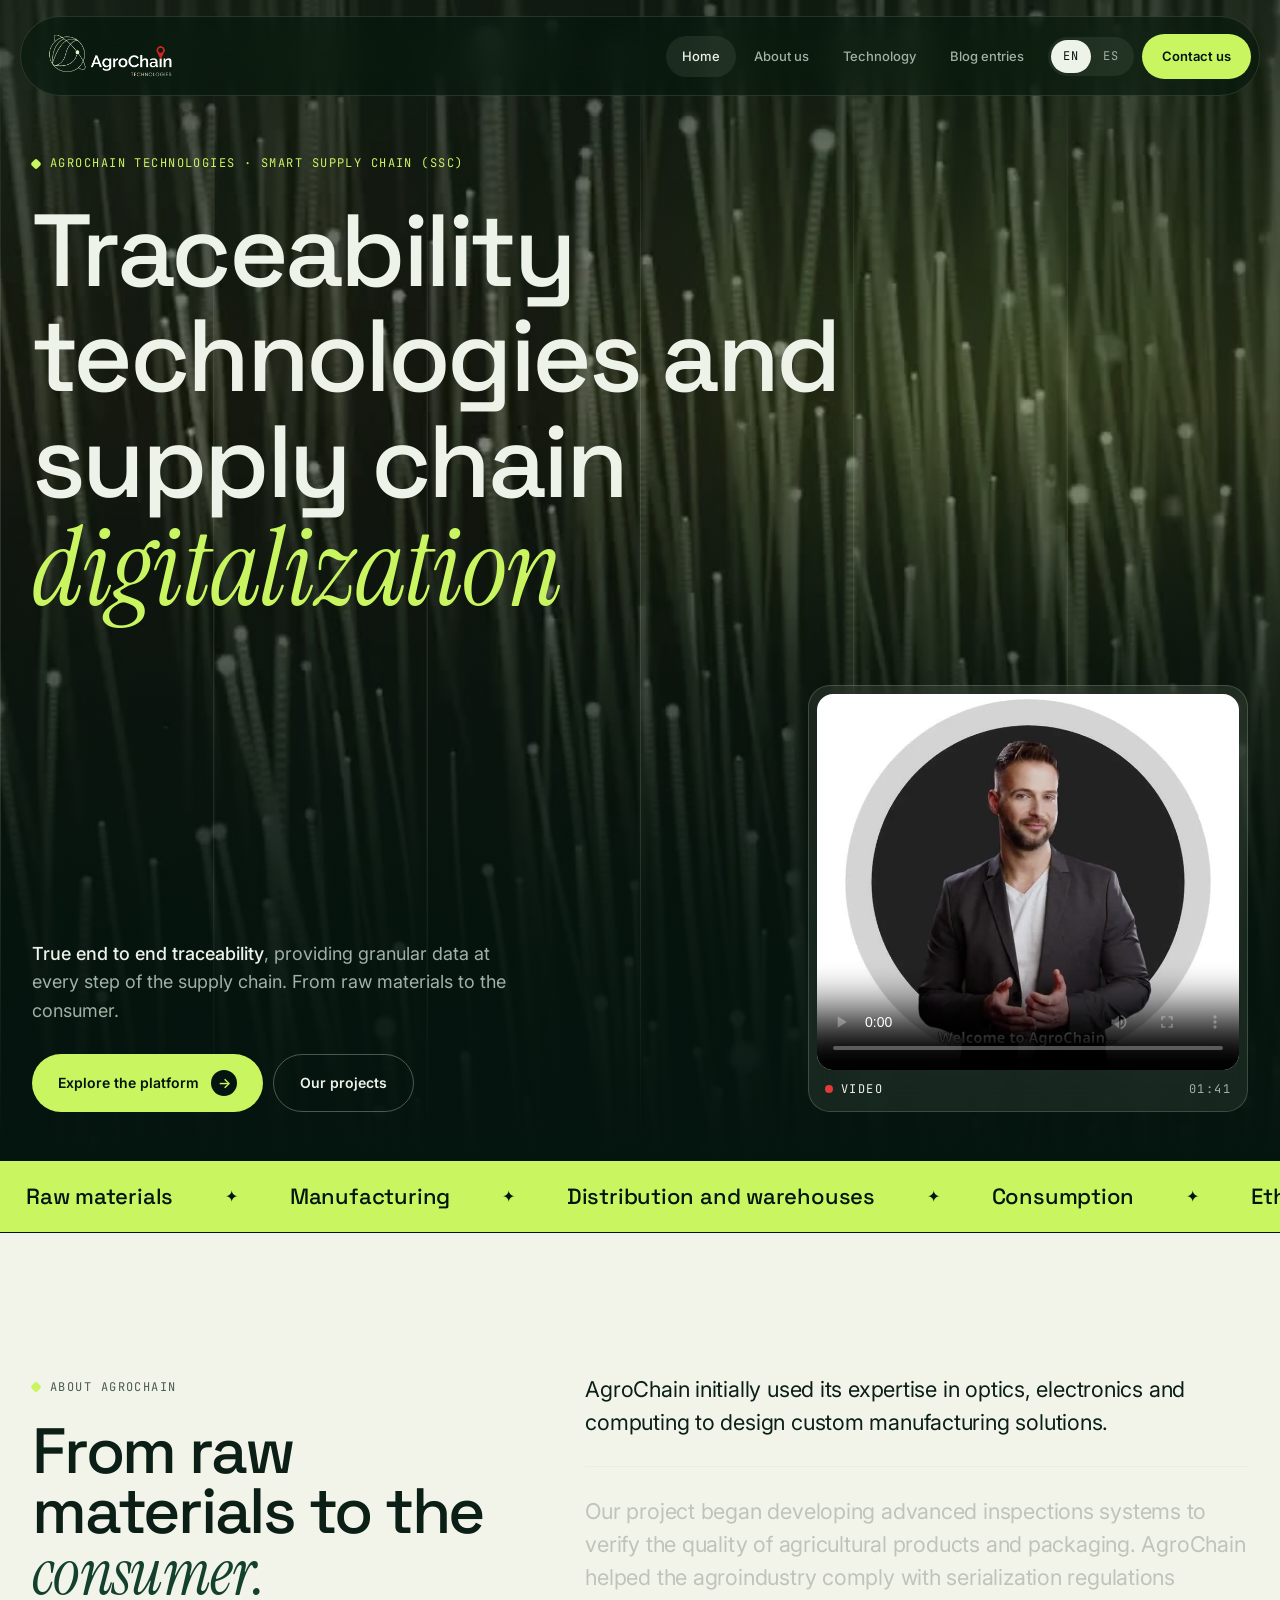
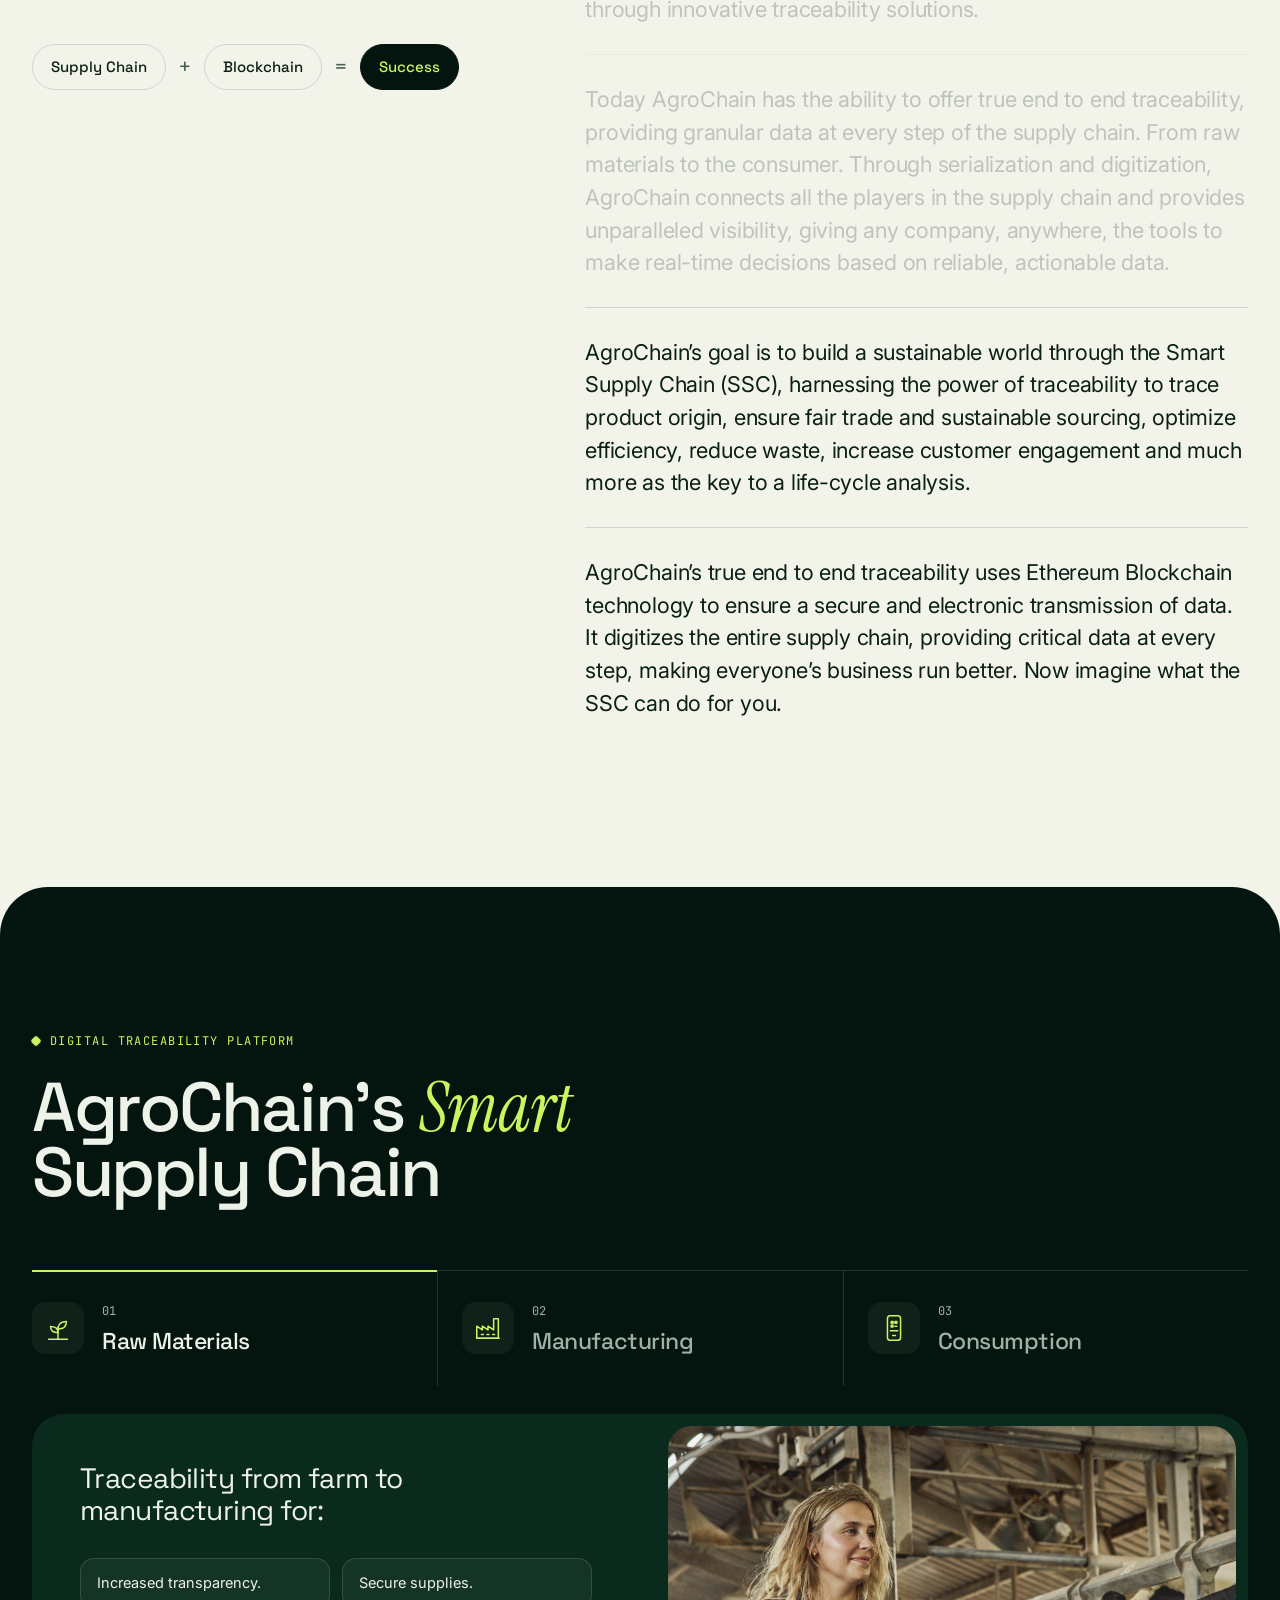
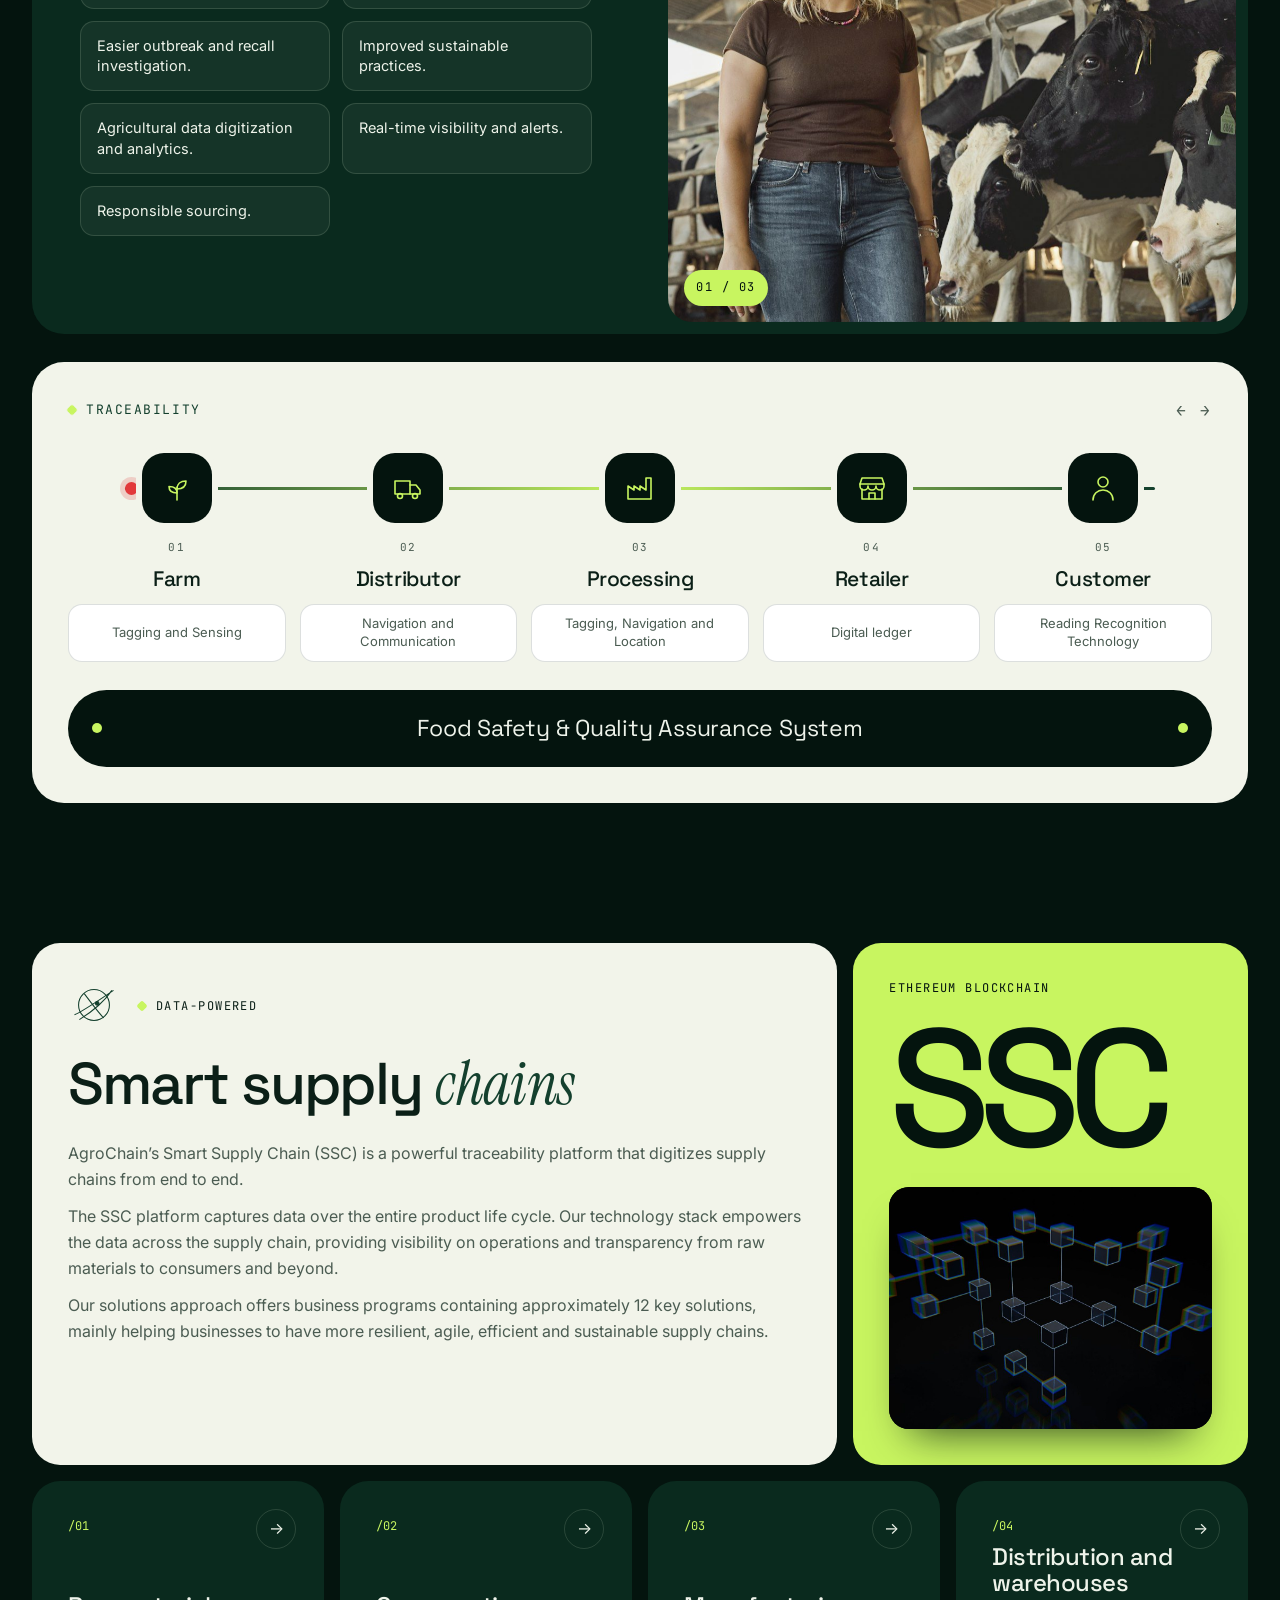
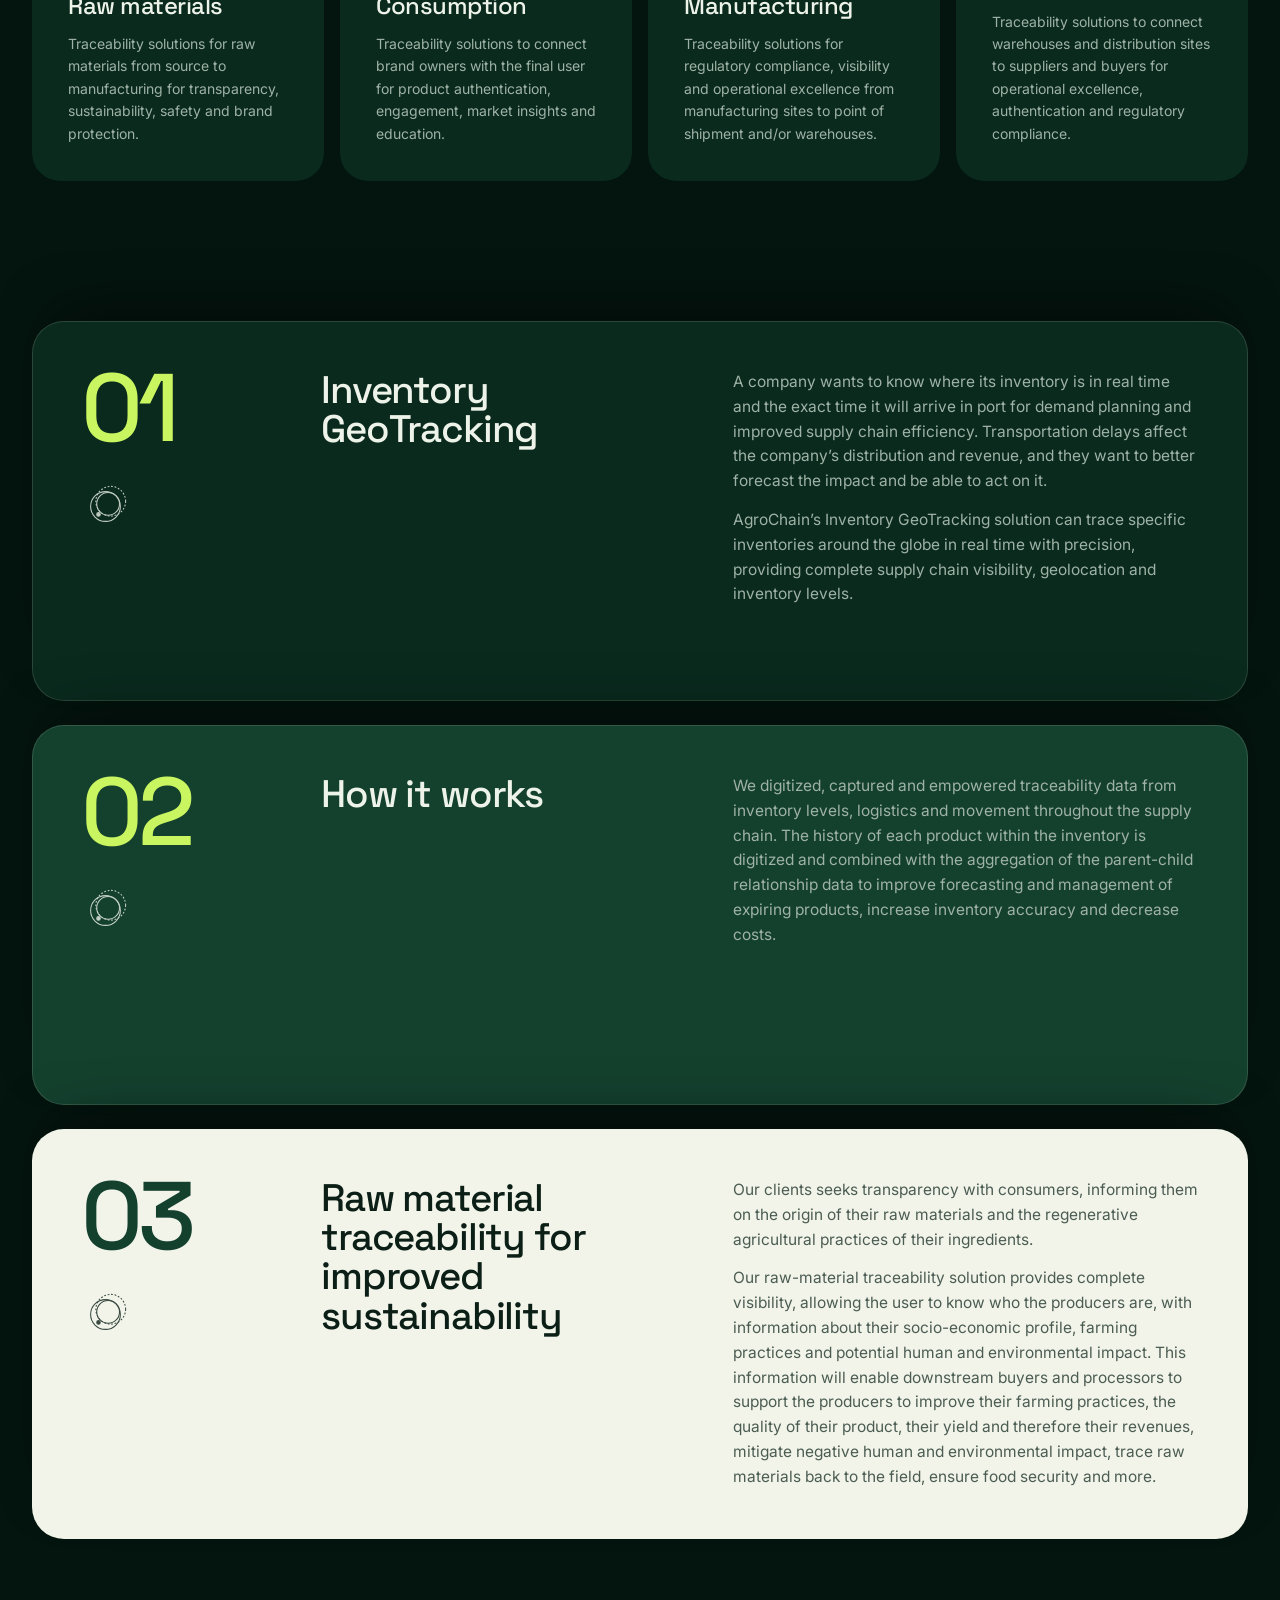
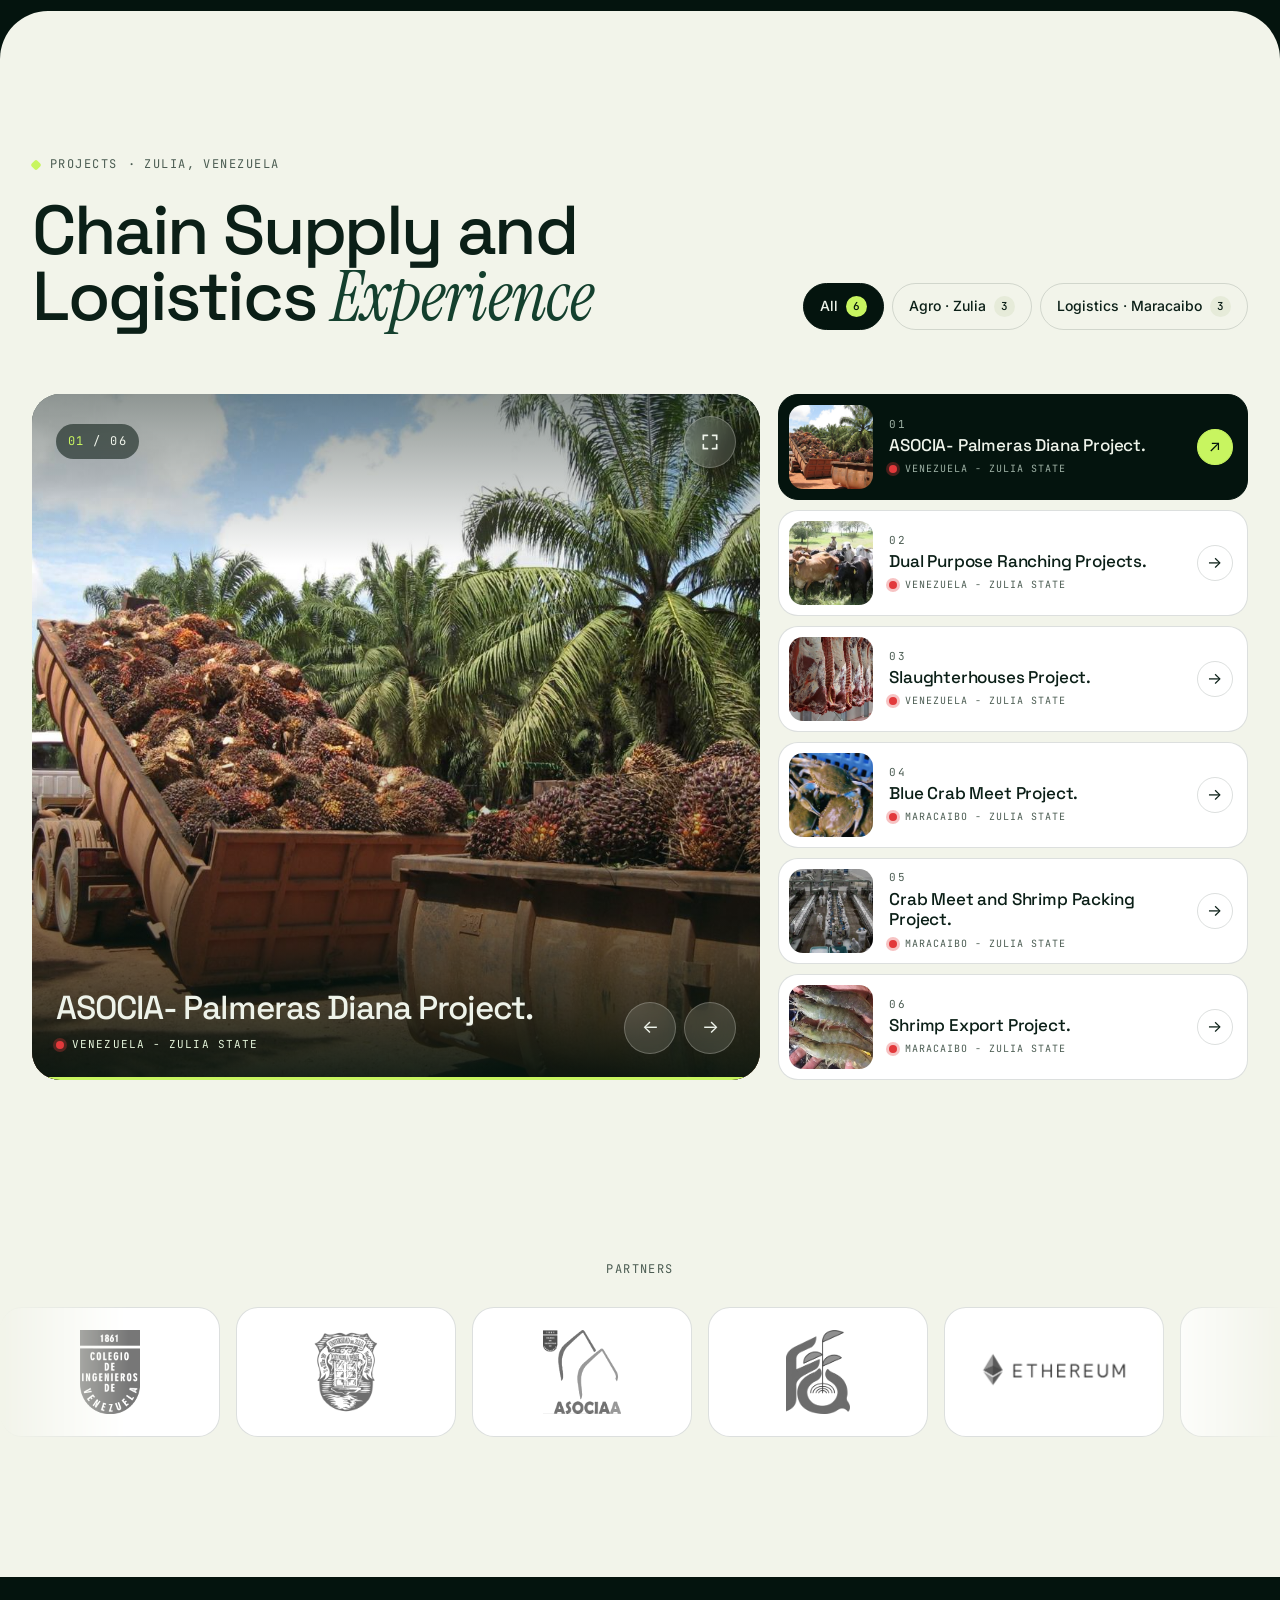
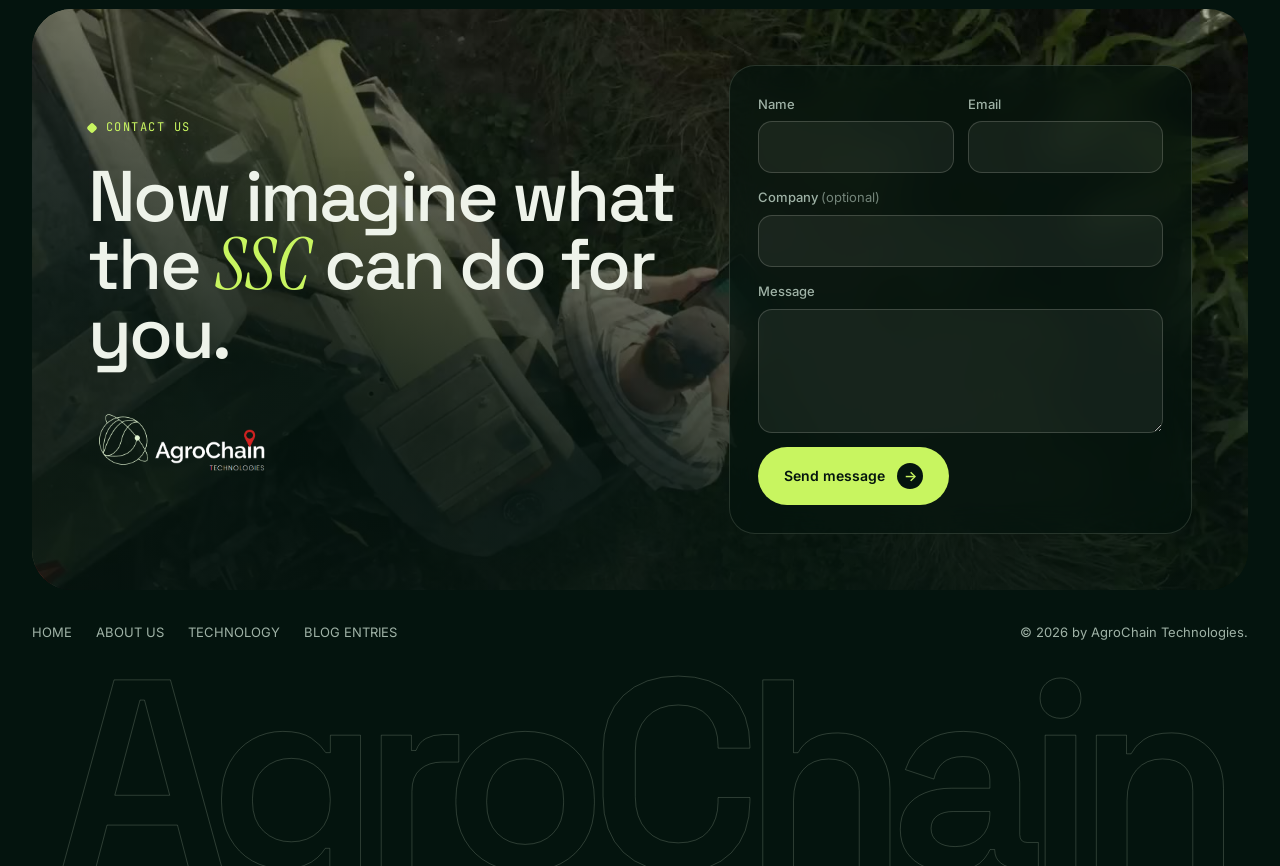
==== index.html @ 25f3706e "Contact form: fallback button on all pages" ====
<!doctype html>
<html lang="en">
<head>
<meta charset="utf-8">
<meta name="viewport" content="width=device-width,initial-scale=1">
<title>AgroChain Technologies | Traceability & Supply Chain Digitalization</title>
<meta name="description" content="AgroChain Technologies: end-to-end traceability and supply chain digitalization with Blockchain — the Smart Supply Chain (SSC) platform.">
<link rel="canonical" href="https://www.agrochaintech.com/">
<meta property="og:title" content="AgroChain Technologies | Traceability & Supply Chain Digitalization">
<meta property="og:description" content="AgroChain Technologies: end-to-end traceability and supply chain digitalization with Blockchain — the Smart Supply Chain (SSC) platform.">
<meta property="og:image" content="https://www.agrochaintech.com/img/video-poster.jpg">
<meta property="og:url" content="https://www.agrochaintech.com/">
<meta name="theme-color" content="#04140e">
<link rel="icon" href="/img/favicon.png">
<link rel="preconnect" href="https://fonts.googleapis.com"><link rel="preconnect" href="https://fonts.gstatic.com" crossorigin>
<link href="https://fonts.googleapis.com/css2?family=Space+Grotesk:wght@400;500;600&family=Inter:wght@400;500;600&family=Instrument+Serif:ital@1&family=JetBrains+Mono:wght@400&display=swap" rel="stylesheet">
<link rel="stylesheet" href="/assets/v3.css?v=5">
<script>(function(){var l;try{l=new URLSearchParams(location.search).get('lang')||sessionStorage.getItem('agro-lang')}catch(e){}if(!l)l='en';document.documentElement.lang=l==='es'?'es':'en';window.__T={en:"AgroChain Technologies | Traceability & Supply Chain Digitalization",es:"AgroChain Technologies | Trazabilidad y Digitalización de la Cadena de Suministro"};if(l==='es')document.title=__T.es})();</script>
<script type="application/ld+json">{"@context": "https://schema.org", "@type": "Organization", "name": "AgroChain Technologies", "url": "https://www.agrochaintech.com/", "logo": "https://www.agrochaintech.com/img/logo-agrochain.png", "description": "AgroChain Technologies: end-to-end traceability and supply chain digitalization with Blockchain — the Smart Supply Chain (SSC) platform."}</script>
</head>
<body>

<header class="nav">
  <a class="logo" href="/" aria-label="AgroChain Technologies"><img src="/img/logo-agrochain-light.png" alt="AgroChain Technologies" width="571" height="240"></a>
  <nav class="links" aria-label="Main">
    <a href="/" aria-current="page"><span class="en" lang="en">Home</span><span class="es" lang="es">Principal</span></a>
    <a href="/company"><span class="en" lang="en">About us</span><span class="es" lang="es">Empresa</span></a>
    <a href="/technology"><span class="en" lang="en">Technology</span><span class="es" lang="es">Tecnología</span></a>
    <a href="/news"><span class="en" lang="en">Blog entries</span><span class="es" lang="es">Noticias</span></a>
  </nav>
  <div class="langs" role="group" aria-label="Language"><button type="button" data-lang="en" aria-label="English">EN</button><button type="button" data-lang="es" aria-label="Español">ES</button></div>
  <a class="cta" href="#contact"><span class="en" lang="en">Contact us</span><span class="es" lang="es">Contáctenos</span></a>
  <button class="burger" type="button" aria-label="Menu" aria-expanded="false"><span></span></button>
</header>

<main>

<!-- 1 · HERO -->
<section class="hero">
  <video class="bgv" src="/video/fibra-loop.mp4" poster="/img/fibra-poster.jpg" autoplay muted loop playsinline aria-hidden="true"></video>
  <div class="grid-lines" aria-hidden="true"></div>
  <div class="wrap">
    <p class="kicker mono tag">AgroChain Technologies · Smart Supply Chain (SSC)</p>
    <h1 class="display">
      <span class="en" lang="en"><span data-split>Traceability technologies and supply chain</span> <span class="serif" data-split>digitalization</span></span>
      <span class="es" lang="es"><span data-split>Tecnologías de trazabilidad y</span> <span class="serif" data-split>digitalización</span> <span data-split>de la cadena de suministro</span></span>
    </h1>
    <div class="row">
      <div class="rv">
        <p class="lead"><span class="en" lang="en"><b>True end to end traceability</b>, providing granular data at every step of the supply chain. From raw materials to the consumer.</span><span class="es" lang="es"><b>Una verdadera trazabilidad de extremo a extremo</b>, proporcionando datos granulares en cada paso de la cadena de suministro. De la materia prima al consumidor.</span></p>
        <div class="btns">
          <a class="btn btn-lime" href="#platform"><span class="en" lang="en">Explore the platform</span><span class="es" lang="es">Conozca la plataforma</span><span class="arr" aria-hidden="true">→</span></a>
          <a class="btn btn-line" href="#projects"><span class="en" lang="en">Our projects</span><span class="es" lang="es">Proyectos</span></a>
        </div>
      </div>
      <div class="player rv d2">
        <video controls playsinline preload="metadata" poster="/img/video-poster.jpg" width="667" height="376">
          <source src="/video/agrochain-presentacion.mp4" type="video/mp4">
        </video>
        <div class="lbl mono"><span class="live"><i></i>Video</span><span>01:41</span></div>
      </div>
    </div>
  </div>
</section>

<div class="ticker" aria-hidden="true"><div class="track">
  <span class="en" lang="en">Raw materials</span><span class="es" lang="es">Materias primas</span><span class="en" lang="en">Manufacturing</span><span class="es" lang="es">Fabricación</span><span class="en" lang="en">Distribution and warehouses</span><span class="es" lang="es">Distribución y almacenes</span><span class="en" lang="en">Consumption</span><span class="es" lang="es">Consumo</span><span>Ethereum Blockchain</span><span>Smart Supply Chain (SSC)</span>
  <span class="en" lang="en">Raw materials</span><span class="es" lang="es">Materias primas</span><span class="en" lang="en">Manufacturing</span><span class="es" lang="es">Fabricación</span><span class="en" lang="en">Distribution and warehouses</span><span class="es" lang="es">Distribución y almacenes</span><span class="en" lang="en">Consumption</span><span class="es" lang="es">Consumo</span><span>Ethereum Blockchain</span><span>Smart Supply Chain (SSC)</span>
</div></div>

<!-- 2 · HISTORIA -->
<section class="story sec" id="about">
  <div class="wrap">
    <div class="stick rv">
      <span class="mono tag"><span class="en" lang="en">About AgroChain</span><span class="es" lang="es">Sobre AgroChain</span></span>
      <h2 class="display"><span class="en" lang="en">From raw materials to the <span class="serif">consumer.</span></span><span class="es" lang="es">De la materia prima al <span class="serif">consumidor.</span></span></h2>
      <div class="eq"><b><span class="en" lang="en">Supply Chain</span><span class="es" lang="es">Cadena de Suministro</span></b><i>+</i><b>Blockchain</b><i>=</i><b class="ok"><span class="en" lang="en">Success</span><span class="es" lang="es">Éxito</span></b></div>
    </div>
    <div class="paras">
      <div class="en" lang="en"><p>AgroChain initially used its expertise in optics, electronics and computing to design custom manufacturing solutions.</p><p>Our project began developing advanced inspections systems to verify the quality of agricultural products and packaging. AgroChain helped the agroindustry comply with serialization regulations through innovative traceability solutions.</p><p>Today AgroChain has the ability to offer true end to end traceability, providing granular data at every step of the supply chain. From raw materials to the consumer. Through serialization and digitization, AgroChain connects all the players in the supply chain and provides unparalleled visibility, giving any company, anywhere, the tools to make real-time decisions based on reliable, actionable data.</p><p>AgroChain’s goal is to build a sustainable world through the Smart Supply Chain (SSC), harnessing the power of traceability to trace product origin, ensure fair trade and sustainable sourcing, optimize efficiency, reduce waste, increase customer engagement and much more as the key to a life-cycle analysis.</p><p>AgroChain’s true end to end traceability uses Ethereum Blockchain technology to ensure a secure and electronic transmission of data. It digitizes the entire supply chain, providing critical data at every step, making everyone’s business run better. Now imagine what the SSC can do for you.</p></div>
      <div class="es" lang="es"><p>AgroChain utilizó inicialmente su experiencia en óptica, electrónica e informática para diseñar soluciones de fabricación personalizadas.</p><p>Nuestro proyecto comenzó desarrollando sistemas de inspección avanzados para verificar la calidad de los productos y empaques agrícolas. AgroChain ayudó a la agroindustria a cumplir con las normas de serialización a través de soluciones innovadoras de trazabilidad.</p><p>Hoy, AgroChain tiene la capacidad de ofrecer una verdadera trazabilidad de extremo a extremo, proporcionando datos granulares en cada paso de la cadena de suministro. De la materia prima al consumidor. A través de la serialización y la digitalización, AgroChain conecta a todos los actores de la cadena de suministro y brinda una visibilidad sin igual, brindando a cualquier empresa, en cualquier lugar, las herramientas para tomar decisiones en tiempo real basadas en datos confiables y procesables.</p><p>El objetivo de AgroChain es construir un mundo sostenible a través de la cadena de suministro inteligente (SSC), aprovechando el poder de la trazabilidad para rastrear el origen del producto, garantizar el comercio justo y el abastecimiento sostenible, optimizar la eficiencia, reducir el desperdicio, aumentar la participación del cliente y mucho más. Como la clave para el análisis del ciclo de vida.</p><p>La trazabilidad real y de extremo a extremo de AgroChain utiliza la tecnología blockchain para garantizar una transmisión de datos segura y electrónica. Digitaliza toda la cadena de suministro, proporcionando datos críticos en cada paso, haciendo que el negocio de todos funcione mejor. Ahora, imagine lo que el SSC puede hacer por usted.</p></div>
    </div>
  </div>
</section>

<!-- 3 · PLATAFORMA (pestañas interactivas) -->
<section class="platform sec" id="platform">
  <div class="wrap">
    <div class="head rv">
      <div>
        <span class="mono tag"><span class="en" lang="en">Digital traceability platform</span><span class="es" lang="es">Plataforma de trazabilidad digital</span></span>
        <h2 class="display" style="margin-top:22px"><span class="en" lang="en">AgroChain’s <span class="serif">Smart</span> Supply Chain</span><span class="es" lang="es">Cadena de Suministro <span class="serif">Inteligente</span> de AgroChain</span></h2>
      </div>
    </div>

    <div class="steps rv" role="tablist" aria-label="Smart Supply Chain">
      <button class="step" role="tab" id="t1" aria-controls="p1"><span class="bar"></span><span class="ic"><svg viewBox="0 0 32 32" fill="none" stroke="currentColor" stroke-width="1.6" stroke-linecap="round" stroke-linejoin="round" aria-hidden="true"><path d="M16 28V15"/><path d="M16 17c0-5 3.5-8 9-8 0 5.5-3.5 8-9 8z"/><path d="M16 21c0-4-3-6.5-8-6.5 0 4.5 3 6.5 8 6.5z"/><path d="M6 28h20"/></svg></span><span><span class="n">01</span><h3><span class="en" lang="en">Raw Materials</span><span class="es" lang="es">Materias primas</span></h3></span></button>
      <button class="step" role="tab" id="t2" aria-controls="p2"><span class="bar"></span><span class="ic"><svg viewBox="0 0 32 32" fill="none" stroke="currentColor" stroke-width="1.6" stroke-linecap="round" stroke-linejoin="round" aria-hidden="true"><path d="M4 27V14l6 4v-4l6 4v-4l6 4V6h5v21z"/><path d="M4 27h24"/><path d="M9 23h2M15 23h2M21 23h2"/></svg></span><span><span class="n">02</span><h3><span class="en" lang="en">Manufacturing</span><span class="es" lang="es">Fabricación</span></h3></span></button>
      <button class="step" role="tab" id="t3" aria-controls="p3"><span class="bar"></span><span class="ic"><svg viewBox="0 0 32 32" fill="none" stroke="currentColor" stroke-width="1.6" stroke-linecap="round" stroke-linejoin="round" aria-hidden="true"><rect x="9" y="3" width="14" height="26" rx="3"/><path d="M13 9h2v2h-2zM17 9h2v2h-2zM13 13h2v2h-2zM17 14h2"/><path d="M12 19h8"/><path d="M14.5 24h3"/></svg></span><span><span class="n">03</span><h3><span class="en" lang="en">Consumption</span><span class="es" lang="es">Consumo</span></h3></span></button>
    </div>

    <div class="panes rv">
      <div class="pane" id="p1" role="tabpanel" aria-labelledby="t1">
        <div class="txt">
          <p class="lead"><span class="en" lang="en">Traceability from farm to manufacturing for:</span><span class="es" lang="es">Trazabilidad desde la granja hasta la fabricación para:</span></p>
          <ul><li><span class="en" lang="en">Increased transparency.</span><span class="es" lang="es">Mayor transparencia</span></li><li><span class="en" lang="en">Secure supplies.</span><span class="es" lang="es">Suministros seguros</span></li><li><span class="en" lang="en">Easier outbreak and recall investigation.</span><span class="es" lang="es">Investigación más fácil de brotes y retiradas</span></li><li><span class="en" lang="en">Improved sustainable practices.</span><span class="es" lang="es">Prácticas sostenibles mejoradas</span></li><li><span class="en" lang="en">Agricultural data digitization and analytics.</span><span class="es" lang="es">Digitalización y análisis de datos agrícolas</span></li><li><span class="en" lang="en">Real-time visibility and alerts.</span><span class="es" lang="es">Visibilidad y alertas en tiempo real</span></li><li><span class="en" lang="en">Responsible sourcing.</span><span class="es" lang="es">Abastecimiento responsable</span></li></ul>
        </div>
        <figure><img src="/img/platform-raw-materials.jpg" alt="Farmer recording livestock data on a tablet" loading="lazy"><figcaption class="mono">01 / 03</figcaption></figure>
      </div>
      <div class="pane" id="p2" role="tabpanel" aria-labelledby="t2" hidden>
        <div class="txt">
          <p class="lead"><span class="en" lang="en">Supply chain traceability and operational intelligence for:</span><span class="es" lang="es">Trazabilidad de la cadena de suministro e inteligencia operativa para:</span></p>
          <ul><li><span class="en" lang="en">Optimized reusable packaging management.</span><span class="es" lang="es">Gestión optimizada de envases reutilizables</span></li><li><span class="en" lang="en">Inventory level and location tracking.</span><span class="es" lang="es">Nivel de inventario y seguimiento de ubicación</span></li><li><span class="en" lang="en">Increased production efficiency.</span><span class="es" lang="es">Mayor eficiencia de producción</span></li><li><span class="en" lang="en">Product quality inspection.</span><span class="es" lang="es">Inspección de calidad del producto</span></li><li><span class="en" lang="en">Reduced environmental impact.</span><span class="es" lang="es">Impacto ambiental reducido</span></li></ul>
        </div>
        <figure><img src="/img/platform-manufacturing.jpg" alt="Fresh produce on a processing line" loading="lazy"><figcaption class="mono">02 / 03</figcaption></figure>
      </div>
      <div class="pane" id="p3" role="tabpanel" aria-labelledby="t3" hidden>
        <div class="txt">
          <p class="lead"><span class="en" lang="en">Connect with final consumer or user to:</span><span class="es" lang="es">Conectar con el consumidor o usuario final para:</span></p>
          <ul><li><span class="en" lang="en">Prevent fraud and build trust.</span><span class="es" lang="es">Prevenga el fraude y genere confianza</span></li><li><span class="en" lang="en">Engage with your consumer.</span><span class="es" lang="es">Interactuar con su consumidor</span></li><li><span class="en" lang="en">Obtain market insights and analytics.</span><span class="es" lang="es">Obtenga información y análisis del mercado</span></li><li><span class="en" lang="en">Ensure freshness and quality produce.</span><span class="es" lang="es">Garantice la frescura y calidad de los productos</span></li></ul>
        </div>
        <figure><img src="/img/platform-consumption.jpg" alt="Smartphone showing a verified farm-to-store traceability record next to fresh produce" loading="lazy"><figcaption class="mono">03 / 03</figcaption></figure>
      </div>
    </div>

    <div class="trace rv" role="img" aria-label="Traceability: Farm, Distributor, Processing, Retailer, Customer — Food Safety &amp; Quality Assurance System">
      <div class="trace-top"><span class="mono tag"><span class="en" lang="en">Traceability</span><span class="es" lang="es">Trazabilidad</span></span><span class="mono trace-arrows" aria-hidden="true">← →</span></div>
      <ol class="trace-flow"><li class="tn" style="--i:0"><span class="tn-ic"><svg viewBox="0 0 32 32" fill="none" stroke="currentColor" stroke-width="1.6" stroke-linecap="round" stroke-linejoin="round" aria-hidden="true"><path d="M16 28V15"/><path d="M16 17c0-5 3.5-8 9-8 0 5.5-3.5 8-9 8z"/><path d="M16 21c0-4-3-6.5-8-6.5 0 4.5 3 6.5 8 6.5z"/></svg></span><span class="tn-n mono">01</span><b><span class="en" lang="en">Farm</span><span class="es" lang="es">Granja</span></b><span class="tn-tech"><span class="en" lang="en">Tagging and Sensing</span><span class="es" lang="es">Etiquetado y sensores</span></span></li><li class="tn" style="--i:1"><span class="tn-ic"><svg viewBox="0 0 32 32" fill="none" stroke="currentColor" stroke-width="1.6" stroke-linecap="round" stroke-linejoin="round" aria-hidden="true"><path d="M3 9h15v13H3z"/><path d="M18 13h6l4 5v4h-10"/><circle cx="8" cy="24" r="2.5"/><circle cx="23" cy="24" r="2.5"/></svg></span><span class="tn-n mono">02</span><b><span class="en" lang="en">Distributor</span><span class="es" lang="es">Distribuidor</span></b><span class="tn-tech"><span class="en" lang="en">Navigation and Communication</span><span class="es" lang="es">Navegación y comunicación</span></span></li><li class="tn" style="--i:2"><span class="tn-ic"><svg viewBox="0 0 32 32" fill="none" stroke="currentColor" stroke-width="1.6" stroke-linecap="round" stroke-linejoin="round" aria-hidden="true"><path d="M4 27V14l6 4v-4l6 4v-4l6 4V6h5v21z"/></svg></span><span class="tn-n mono">03</span><b><span class="en" lang="en">Processing</span><span class="es" lang="es">Procesamiento</span></b><span class="tn-tech"><span class="en" lang="en">Tagging, Navigation and Location</span><span class="es" lang="es">Etiquetado, navegación y ubicación</span></span></li><li class="tn" style="--i:3"><span class="tn-ic"><svg viewBox="0 0 32 32" fill="none" stroke="currentColor" stroke-width="1.6" stroke-linecap="round" stroke-linejoin="round" aria-hidden="true"><path d="M4 12l2-6h20l2 6"/><path d="M4 12h24v2a4 4 0 0 1-8 0 4 4 0 0 1-8 0 4 4 0 0 1-8 0z"/><path d="M6 17v10h20V17"/><path d="M13 27v-6h6v6"/></svg></span><span class="tn-n mono">04</span><b><span class="en" lang="en">Retailer</span><span class="es" lang="es">Minorista</span></b><span class="tn-tech"><span class="en" lang="en">Digital ledger</span><span class="es" lang="es">Libro mayor digital</span></span></li><li class="tn" style="--i:4"><span class="tn-ic"><svg viewBox="0 0 32 32" fill="none" stroke="currentColor" stroke-width="1.6" stroke-linecap="round" stroke-linejoin="round" aria-hidden="true"><circle cx="16" cy="10" r="5"/><path d="M6 28c0-6 4.5-10 10-10s10 4 10 10"/></svg></span><span class="tn-n mono">05</span><b><span class="en" lang="en">Customer</span><span class="es" lang="es">Consumidor</span></b><span class="tn-tech"><span class="en" lang="en">Reading Recognition Technology</span><span class="es" lang="es">Tecnología de lectura y reconocimiento</span></span></li></ol>
      <div class="trace-base"><span><span class="en" lang="en">Food Safety &amp; Quality Assurance System</span><span class="es" lang="es">Sistema de Inocuidad y Aseguramiento de la Calidad Alimentaria</span></span></div>
    </div>
  </div>
</section>

<!-- 4 · SSC BENTO -->
<section class="ssc sec" id="solutions">
  <div class="wrap">
    <div class="bento">
      <div class="b b-main rv">
        <svg class="ico" viewBox="0 0 64 64" fill="none" stroke="currentColor" stroke-width="1.3" aria-hidden="true"><circle cx="32" cy="32" r="19"/><path d="M8 44c10-4 30-18 48-30M14 50C30 40 46 26 54 14M20 18c6 8 18 24 24 30"/><circle cx="36" cy="30" r="2.2" fill="currentColor"/></svg>
        <span class="mono tag" style="margin-left:14px;vertical-align:top;position:relative;top:18px"><span class="en" lang="en">Data-Powered</span><span class="es" lang="es">Alimentado por datos</span></span>
        <h2 class="display"><span class="en" lang="en">Smart supply <span class="serif">chains</span></span><span class="es" lang="es">Cadenas de suministro <span class="serif">inteligentes</span></span></h2>
        <div class="body"><div class="en" lang="en"><p>AgroChain’s Smart Supply Chain (SSC) is a powerful traceability platform that digitizes supply chains from end to end.</p><p>The SSC platform captures data over the entire product life cycle. Our technology stack empowers the data across the supply chain, providing visibility on operations and transparency from raw materials to consumers and beyond.</p><p>Our solutions approach offers business programs containing approximately 12 key solutions, mainly helping businesses to have more resilient, agile, efficient and sustainable supply chains.</p></div><div class="es" lang="es"><p>La cadena de suministro inteligente (SSC) de AgroChain es una poderosa plataforma de trazabilidad que digitaliza las cadenas de suministro de principio a fin.</p><p>La plataforma SSC captura datos durante todo el ciclo de vida del producto. Nuestra pila de tecnología fortalece los datos a lo largo de la cadena de suministro, brindando visibilidad en las operaciones y transparencia desde las materias primas hasta los consumidores y más allá.</p><p>Nuestro enfoque modular ofrece seis programas comerciales que contienen aproximadamente 24 soluciones clave, principalmente ayudando a las empresas a tener cadenas de suministro más resistentes, ágiles, eficientes y sostenibles.</p></div></div>
      </div>
      <div class="b b-ssc rv d1">
        <span class="mono">Ethereum Blockchain</span>
        <div class="big display">SSC</div>
        <figure class="ssc-photo"><img src="/img/ssc-blockchain.jpg" alt="Connected blocks of a blockchain network" loading="lazy"></figure>
      </div>
      <div class="b b-sol rv"><span class="n">/01</span><span class="go" aria-hidden="true">→</span><h5><span class="en" lang="en">Raw materials</span><span class="es" lang="es">Materias primas</span></h5><p><span class="en" lang="en">Traceability solutions for raw materials from source to manufacturing for transparency, sustainability, safety and brand protection.</span><span class="es" lang="es">Soluciones de trazabilidad para materias primas desde el origen hasta la fabricación para la transparencia, la sostenibilidad, la seguridad y la protección de la marca.</span></p></div>
      <div class="b b-sol rv d1"><span class="n">/02</span><span class="go" aria-hidden="true">→</span><h5><span class="en" lang="en">Consumption</span><span class="es" lang="es">Consumo</span></h5><p><span class="en" lang="en">Traceability solutions to connect brand owners with the final user for product authentication, engagement, market insights and education.</span><span class="es" lang="es">Soluciones de trazabilidad para conectar a los propietarios de marcas con el usuario final para la autenticación del producto, el compromiso, los conocimientos del mercado y la educación.</span></p></div>
      <div class="b b-sol rv d2"><span class="n">/03</span><span class="go" aria-hidden="true">→</span><h5><span class="en" lang="en">Manufacturing</span><span class="es" lang="es">Fabricación</span></h5><p><span class="en" lang="en">Traceability solutions for regulatory compliance, visibility and operational excellence from manufacturing sites to point of shipment and/or warehouses.</span><span class="es" lang="es">Soluciones de trazabilidad para el cumplimiento normativo, la visibilidad y la excelencia operativa desde los sitios de fabricación hasta el punto de envío y/o los almacenes.</span></p></div>
      <div class="b b-sol rv d3"><span class="n">/04</span><span class="go" aria-hidden="true">→</span><h5><span class="en" lang="en">Distribution and warehouses</span><span class="es" lang="es">Distribución y almacenes</span></h5><p><span class="en" lang="en">Traceability solutions to connect warehouses and distribution sites to suppliers and buyers for operational excellence, authentication and regulatory compliance.</span><span class="es" lang="es">Soluciones de trazabilidad para conectar almacenes y sitios de distribución con proveedores y compradores para la excelencia operativa, la autenticación y el cumplimiento normativo.</span></p></div>
    </div>
  </div>
</section>

<!-- 5 · CASOS (tarjetas apiladas) -->
<section class="cases">
  <div class="wrap">
    <div class="stack">
      <article class="case">
        <div><div class="num">01</div><svg class="ico" viewBox="0 0 64 64" fill="none" stroke="currentColor" stroke-width="1.2" aria-hidden="true"><circle cx="28" cy="36" r="17"/><circle cx="34" cy="30" r="17" stroke-dasharray="2 2"/><circle cx="31" cy="33" r="13"/><circle cx="20" cy="45" r="2" fill="currentColor"/></svg></div>
        <h3><span class="en" lang="en">Inventory GeoTracking</span><span class="es" lang="es">Seguimiento geográfico del inventario</span></h3>
        <div><div class="en" lang="en"><p>A company wants to know where its inventory is in real time and the exact time it will arrive in port for demand planning and improved supply chain efficiency. Transportation delays affect the company’s distribution and revenue, and they want to better forecast the impact and be able to act on it.</p><p>AgroChain’s Inventory GeoTracking solution can trace specific inventories around the globe in real time with precision, providing complete supply chain visibility, geolocation and inventory levels.</p></div><div class="es" lang="es"><p>Una empresa quiere saber dónde está su inventario en tiempo real y la hora exacta en que llegará al puerto para planificar la demanda y mejorar la eficiencia de la cadena de suministro. Los retrasos en el transporte afectan la distribución y los ingresos de la empresa, y quieren pronosticar mejor el impacto y poder actuar en consecuencia.</p><p>La solución Inventory GeoTracking de AgroChain puede rastrear inventarios específicos en todo el mundo en tiempo real con precisión, proporcionando visibilidad completa de la cadena de suministro, geolocalización y niveles de inventario.</p></div></div>
      </article>
      <article class="case">
        <div><div class="num">02</div><svg class="ico" viewBox="0 0 64 64" fill="none" stroke="currentColor" stroke-width="1.2" aria-hidden="true"><circle cx="28" cy="36" r="17"/><circle cx="34" cy="30" r="17" stroke-dasharray="2 2"/><circle cx="31" cy="33" r="13"/><circle cx="20" cy="45" r="2" fill="currentColor"/></svg></div>
        <h3><span class="en" lang="en">How it works</span><span class="es" lang="es">Cómo funciona</span></h3>
        <div><div class="en" lang="en"><p>We digitized, captured and empowered traceability data from inventory levels, logistics and movement throughout the supply chain. The history of each product within the inventory is digitized and combined with the aggregation of the parent-child relationship data to improve forecasting and management of expiring products, increase inventory accuracy and decrease costs.</p></div><div class="es" lang="es"><p>Digitalizamos, capturamos y potenciamos datos de trazabilidad de niveles de inventario, logística y movimiento a lo largo de la cadena de suministro. El historial de cada producto dentro del inventario se digitaliza y se combina con la agregación de los datos de la relación padre-hijo para mejorar la previsión y la gestión de los productos que caducan, aumentar la precisión del inventario y reducir los costes.</p></div></div>
      </article>
      <article class="case">
        <div><div class="num">03</div><svg class="ico" viewBox="0 0 64 64" fill="none" stroke="currentColor" stroke-width="1.2" aria-hidden="true"><circle cx="28" cy="36" r="17"/><circle cx="34" cy="30" r="17" stroke-dasharray="2 2"/><circle cx="31" cy="33" r="13"/><circle cx="20" cy="45" r="2" fill="currentColor"/></svg></div>
        <h3><span class="en" lang="en">Raw material traceability for improved sustainability</span><span class="es" lang="es">Trazabilidad de materias primas para una mayor sostenibilidad</span></h3>
        <div><div class="en" lang="en"><p>Our clients seeks transparency with consumers, informing them on the origin of their raw materials and the regenerative agricultural practices of their ingredients.</p><p>Our raw-material traceability solution provides complete visibility, allowing the user to know who the producers are, with information about their socio-economic profile, farming practices and potential human and environmental impact. This information will enable downstream buyers and processors to support the producers to improve their farming practices, the quality of their product, their yield and therefore their revenues, mitigate negative human and environmental impact, trace raw materials back to the field, ensure food security and more.</p></div><div class="es" lang="es"><p>Nuestros clientes buscan transparencia con los consumidores, informándoles sobre el origen de sus materias primas y las prácticas agrícolas regenerativas de sus ingredientes.</p><p>Nuestra solución de trazabilidad de materias primas brinda visibilidad completa, permitiendo al usuario saber quiénes son los productores, con información sobre su perfil socioeconómico, prácticas agrícolas y su potencial impacto humano y ambiental. Esta información permitirá a los compradores y procesadores apoyar a los productores para mejorar sus prácticas agrícolas, la calidad de su producto, su rendimiento y por lo tanto sus ingresos, mitigar el impacto humano y ambiental negativo, rastrear las materias primas hasta el campo, garantizar la seguridad alimentaria y más.</p></div></div>
      </article>
    </div>
  </div>
</section>

<!-- 6 · PROYECTOS (explorador interactivo) -->
<section class="projects sec" id="projects" aria-label="Projects">
  <div class="wrap">
    <div class="head rv">
      <div>
        <span class="mono tag"><span class="en" lang="en">Projects</span><span class="es" lang="es">Proyectos</span> · Zulia, Venezuela</span>
        <h2 class="display" style="margin-top:22px"><span class="en" lang="en">Chain Supply and Logistics <span class="serif">Experience</span></span><span class="es" lang="es">Experiencia en Logística y Cadenas de <span class="serif">Suministros</span></span></h2>
      </div>
      <div class="pfilter" role="group" aria-label="Filter">
        <button type="button" data-f="all" aria-pressed="true"><span class="en" lang="en">All</span><span class="es" lang="es">Todos</span> <i>6</i></button>
        <button type="button" data-f="agro" aria-pressed="false"><span class="en" lang="en">Agro · Zulia</span><span class="es" lang="es">Agro · Zulia</span> <i>3</i></button>
        <button type="button" data-f="log" aria-pressed="false"><span class="en" lang="en">Logistics · Maracaibo</span><span class="es" lang="es">Logística · Maracaibo</span> <i>3</i></button>
      </div>
    </div>
    <div class="pex rv">
      <div class="stage">
        <div class="stage-imgs"><img src="/img/project-palm.jpg" alt="Oil palm harvest, ASOCIA Palmeras Diana" data-i="0" class=on loading="lazy" draggable="false"><img src="/img/project-cattle.jpg" alt="Dual purpose cattle ranching" data-i="1" loading="lazy" draggable="false"><img src="/img/project-slaughterhouse.jpg" alt="Slaughterhouse project" data-i="2" loading="lazy" draggable="false"><img src="/img/project-blue-crab.jpg" alt="Blue crab" data-i="3" loading="lazy" draggable="false"><img src="/img/project-crab-plant.jpg" alt="Crab and shrimp packing plant" data-i="4" loading="lazy" draggable="false"><img src="/img/project-shrimp.jpg" alt="Export shrimp" data-i="5" loading="lazy" draggable="false"></div>
        <div class="stage-top"><span class="mono count"><b>01</b> / 06</span><button type="button" class="zoom" aria-label="View full screen"><svg viewBox="0 0 24 24" fill="none" stroke="currentColor" stroke-width="2" stroke-linecap="round"><path d="M4 9V4h5M20 9V4h-5M4 15v5h5M20 15v5h-5"/></svg></button></div>
        <div class="stage-bot">
          <div class="caps"><div class="cap on" data-i="0"><b><span class="en" lang="en">ASOCIA- Palmeras Diana Project.</span><span class="es" lang="es">Proyectos ASOCIA - Palmeras Diana</span></b><small><span class="en" lang="en">Venezuela - Zulia State</span><span class="es" lang="es">Venezuela - Estado Zulia</span></small></div><div class="cap" data-i="1"><b><span class="en" lang="en">Dual Purpose Ranching Projects.</span><span class="es" lang="es">Proyectos de Ganadería de Doble Propósito.</span></b><small><span class="en" lang="en">Venezuela - Zulia State</span><span class="es" lang="es">Venezuela - Estado Zulia</span></small></div><div class="cap" data-i="2"><b><span class="en" lang="en">Slaughterhouses Project.</span><span class="es" lang="es">Proyectos de Mataderos.</span></b><small><span class="en" lang="en">Venezuela - Zulia State</span><span class="es" lang="es">Venezuela - Estado Zulia</span></small></div><div class="cap" data-i="3"><b><span class="en" lang="en">Blue Crab Meet Project.</span><span class="es" lang="es">Proyecto Carne de Cangrejo Azul.</span></b><small><span class="en" lang="en">Maracaibo - Zulia State</span><span class="es" lang="es">Maracaibo - Estado Zulia</span></small></div><div class="cap" data-i="4"><b><span class="en" lang="en">Crab Meet and Shrimp Packing Project.</span><span class="es" lang="es">Empaque de cangrejo y camarones.</span></b><small><span class="en" lang="en">Maracaibo - Zulia State</span><span class="es" lang="es">Maracaibo - Estado Zulia</span></small></div><div class="cap" data-i="5"><b><span class="en" lang="en">Shrimp Export Project.</span><span class="es" lang="es">Exportación de camarones Proyecto.</span></b><small><span class="en" lang="en">Maracaibo - Zulia State</span><span class="es" lang="es">Maracaibo - Estado Zulia</span></small></div></div>
          <div class="nav2"><button type="button" class="prev" aria-label="Previous project">←</button><button type="button" class="next" aria-label="Next project">→</button></div>
        </div>
        <div class="prog"><i></i></div>
      </div>
      <ol class="plist"><li data-g="agro"><button type="button" class="pi on" data-i="0" aria-pressed="true"><img src="/img/project-palm.jpg" alt="" loading="lazy"><span class="pi-t"><span class="pi-n mono">01</span><b><span class="en" lang="en">ASOCIA- Palmeras Diana Project.</span><span class="es" lang="es">Proyectos ASOCIA - Palmeras Diana</span></b><small><span class="en" lang="en">Venezuela - Zulia State</span><span class="es" lang="es">Venezuela - Estado Zulia</span></small></span><span class="pi-go" aria-hidden="true">→</span></button></li><li data-g="agro"><button type="button" class="pi" data-i="1" aria-pressed="false"><img src="/img/project-cattle.jpg" alt="" loading="lazy"><span class="pi-t"><span class="pi-n mono">02</span><b><span class="en" lang="en">Dual Purpose Ranching Projects.</span><span class="es" lang="es">Proyectos de Ganadería de Doble Propósito.</span></b><small><span class="en" lang="en">Venezuela - Zulia State</span><span class="es" lang="es">Venezuela - Estado Zulia</span></small></span><span class="pi-go" aria-hidden="true">→</span></button></li><li data-g="agro"><button type="button" class="pi" data-i="2" aria-pressed="false"><img src="/img/project-slaughterhouse.jpg" alt="" loading="lazy"><span class="pi-t"><span class="pi-n mono">03</span><b><span class="en" lang="en">Slaughterhouses Project.</span><span class="es" lang="es">Proyectos de Mataderos.</span></b><small><span class="en" lang="en">Venezuela - Zulia State</span><span class="es" lang="es">Venezuela - Estado Zulia</span></small></span><span class="pi-go" aria-hidden="true">→</span></button></li><li data-g="log"><button type="button" class="pi" data-i="3" aria-pressed="false"><img src="/img/project-blue-crab.jpg" alt="" loading="lazy"><span class="pi-t"><span class="pi-n mono">04</span><b><span class="en" lang="en">Blue Crab Meet Project.</span><span class="es" lang="es">Proyecto Carne de Cangrejo Azul.</span></b><small><span class="en" lang="en">Maracaibo - Zulia State</span><span class="es" lang="es">Maracaibo - Estado Zulia</span></small></span><span class="pi-go" aria-hidden="true">→</span></button></li><li data-g="log"><button type="button" class="pi" data-i="4" aria-pressed="false"><img src="/img/project-crab-plant.jpg" alt="" loading="lazy"><span class="pi-t"><span class="pi-n mono">05</span><b><span class="en" lang="en">Crab Meet and Shrimp Packing Project.</span><span class="es" lang="es">Empaque de cangrejo y camarones.</span></b><small><span class="en" lang="en">Maracaibo - Zulia State</span><span class="es" lang="es">Maracaibo - Estado Zulia</span></small></span><span class="pi-go" aria-hidden="true">→</span></button></li><li data-g="log"><button type="button" class="pi" data-i="5" aria-pressed="false"><img src="/img/project-shrimp.jpg" alt="" loading="lazy"><span class="pi-t"><span class="pi-n mono">06</span><b><span class="en" lang="en">Shrimp Export Project.</span><span class="es" lang="es">Exportación de camarones Proyecto.</span></b><small><span class="en" lang="en">Maracaibo - Zulia State</span><span class="es" lang="es">Maracaibo - Estado Zulia</span></small></span><span class="pi-go" aria-hidden="true">→</span></button></li></ol>
    </div>
  </div>
  <dialog class="lb" aria-label="Project">
    <button type="button" class="lb-x" aria-label="Close">✕</button>
    <button type="button" class="lb-p" aria-label="Previous project">←</button>
    <figure><img src="" alt=""><figcaption></figcaption></figure>
    <button type="button" class="lb-n" aria-label="Next project">→</button>
  </dialog>
</section>

<!-- 7 · ALIADOS (marquesina) -->
<section class="partners" aria-label="Partners">
  <span class="mono"><span class="en" lang="en">Partners</span><span class="es" lang="es">Aliados</span></span>
  <div class="marq"><div class="track">
    <div class="logo-tile"><img src="/img/partner-colegio.png" alt="Colegio de Ingenieros de Venezuela" loading="lazy"></div><div class="logo-tile"><img src="/img/partner-luz.png" alt="Universidad del Zulia" loading="lazy"></div><div class="logo-tile"><img src="/img/partner-asociaa.jpg" alt="ASOCIAA" loading="lazy"></div><div class="logo-tile"><img src="/img/partner-fa.jpg" alt="Facultad de Agronomía LUZ" loading="lazy"></div><div class="logo-tile"><img src="/img/partner-ethereum.png" alt="Ethereum" loading="lazy"></div><div class="logo-tile"><img src="/img/partner-scm.png" alt="SCM Supply Chain Management" loading="lazy"></div><div class="logo-tile"><img src="/img/partner-ascm.png" alt="Association for Supply Chain Management" loading="lazy"></div><div class="logo-tile"><img src="/img/partner-alv.png" alt="Asociación de Logística de Venezuela" loading="lazy"></div><div class="logo-tile"><img src="/img/partner-blockchain.png" alt="Blockchain" loading="lazy"></div><div class="logo-tile"><img src="/img/partner-ssol.jpg" alt="Supply Chain Internet-Powered Solutions" loading="lazy"></div>
    <div class="logo-tile" aria-hidden="true"><img src="/img/partner-colegio.png" alt="" loading="lazy"></div><div class="logo-tile" aria-hidden="true"><img src="/img/partner-luz.png" alt="" loading="lazy"></div><div class="logo-tile" aria-hidden="true"><img src="/img/partner-asociaa.jpg" alt="" loading="lazy"></div><div class="logo-tile" aria-hidden="true"><img src="/img/partner-fa.jpg" alt="" loading="lazy"></div><div class="logo-tile" aria-hidden="true"><img src="/img/partner-ethereum.png" alt="" loading="lazy"></div><div class="logo-tile" aria-hidden="true"><img src="/img/partner-scm.png" alt="" loading="lazy"></div><div class="logo-tile" aria-hidden="true"><img src="/img/partner-ascm.png" alt="" loading="lazy"></div><div class="logo-tile" aria-hidden="true"><img src="/img/partner-alv.png" alt="" loading="lazy"></div><div class="logo-tile" aria-hidden="true"><img src="/img/partner-blockchain.png" alt="" loading="lazy"></div><div class="logo-tile" aria-hidden="true"><img src="/img/partner-ssol.jpg" alt="" loading="lazy"></div>
  </div></div>
</section>
</main>

<!-- 8 · CONTACTO -->
<footer class="foot" id="contact">
  <div class="wrap">
    <div class="foot-card rv">
      <video src="/video/drone-loop.mp4" poster="/img/drone-poster.jpg" autoplay muted loop playsinline preload="none" aria-hidden="true"></video>
      <div class="in">
        <div>
          <span class="mono tag" style="color:var(--lime)"><span class="en" lang="en">Contact us</span><span class="es" lang="es">Contáctenos</span></span>
          <h2 class="display" style="margin-top:22px"><span class="en" lang="en">Now imagine what the <span class="serif">SSC</span> can do for you.</span><span class="es" lang="es">Ahora, imagine lo que el <span class="serif">SSC</span> puede hacer por usted.</span></h2>
          <img class="flogo" src="/img/logo-agrochain-light.png" alt="AgroChain Technologies" width="571" height="240" loading="lazy">
        </div>
        <form class="cform" id="cform" novalidate>
          <div class="f2">
            <label for="cf-name"><span class="en" lang="en">Name</span><span class="es" lang="es">Nombre</span><input id="cf-name" name="name" type="text" autocomplete="name" required></label>
            <label for="cf-email"><span class="en" lang="en">Email</span><span class="es" lang="es">Correo</span><input id="cf-email" name="email" type="email" autocomplete="email" required></label>
          </div>
          <label for="cf-company"><span><span class="en" lang="en">Company</span><span class="es" lang="es">Empresa</span> <em><span class="en" lang="en">(optional)</span><span class="es" lang="es">(opcional)</span></em></span><input id="cf-company" name="company" type="text" autocomplete="organization"></label>
          <label for="cf-msg"><span class="en" lang="en">Message</span><span class="es" lang="es">Mensaje</span><textarea id="cf-msg" name="message" rows="4" required></textarea></label>
          <input type="text" name="_honey" class="hp" tabindex="-1" autocomplete="off" aria-hidden="true">
          <button class="btn btn-lime" type="submit"><span class="lbl-send"><span class="en" lang="en">Send message</span><span class="es" lang="es">Enviar mensaje</span></span><span class="lbl-wait"><span class="en" lang="en">Sending…</span><span class="es" lang="es">Enviando…</span></span><span class="arr" aria-hidden="true">→</span></button>
          <p class="fmsg ok" role="status" hidden><span class="en" lang="en">Thank you! Your message was sent. We will get back to you soon.</span><span class="es" lang="es">¡Gracias! Su mensaje fue enviado. Le responderemos pronto.</span></p>
          <p class="fmsg err" role="alert" hidden><span class="en" lang="en">We could not send your message from the website. You can send it directly from your email with the button below.</span><span class="es" lang="es">No pudimos enviar su mensaje desde la web. Puede enviarlo directamente desde su correo con el botón de abajo.</span></p>
          <a class="btn btn-line fmail" href="#" hidden><span class="en" lang="en">Send from my email app</span><span class="es" lang="es">Enviar desde mi correo</span></a>
          <p class="fmsg inv" role="alert" hidden><span class="en" lang="en">Please fill in your name, a valid email and your message.</span><span class="es" lang="es">Complete su nombre, un correo válido y su mensaje.</span></p>
        </form>
      </div>
    </div>
    <div class="fbar">
      <nav aria-label="Footer"><a href="/"><span class="en" lang="en">HOME</span><span class="es" lang="es">PRINCIPAL</span></a><a href="/company"><span class="en" lang="en">ABOUT US</span><span class="es" lang="es">EMPRESA</span></a><a href="/technology"><span class="en" lang="en">TECHNOLOGY</span><span class="es" lang="es">TECNOLOGÍA</span></a><a href="/news"><span class="en" lang="en">BLOG ENTRIES</span><span class="es" lang="es">NOTICIAS</span></a></nav>
      <div><span class="en" lang="en">© <span class="yr">2026</span> by AgroChain Technologies.</span><span class="es" lang="es">© <span class="yr">2026</span> por AgroChain Technologies.</span></div>
    </div>
  </div>
  <div class="giant" aria-hidden="true">AgroChain</div>
</footer>
<script src="/assets/v3.js?v=5" defer></script>
</body>
</html>
---- assets/v3.css ----
/* AgroChain Technologies — home v3 · rediseño total */
:root{
  --ink:#04140e;      /* verde casi negro */
  --forest:#0a2a1e;
  --moss:#14402e;
  --cream:#f2f4ea;
  --paper:#e6ebd9;
  --lime:#c8f560;     /* acento eléctrico */
  --mint:#e6f6dc;
  --red:#e2393b;
  --txt-d:#0b1f17;    /* texto sobre claro */
  --mut-d:#4b5c52;
  --txt-l:#eef3ea;    /* texto sobre oscuro */
  --mut-l:#9fb2a6;
  --line-d:rgba(11,31,23,.14);
  --line-l:rgba(230,246,220,.14);
  --ease:cubic-bezier(.16,1,.3,1);
  --wrap:1280px;
}
*{box-sizing:border-box;margin:0;padding:0}
html{scroll-behavior:smooth;-webkit-text-size-adjust:100%}
body{background:var(--cream);color:var(--txt-d);font-family:"Inter",system-ui,sans-serif;font-size:16px;line-height:1.6;-webkit-font-smoothing:antialiased;overflow-x:hidden}
img,video{display:block;max-width:100%}
a{color:inherit;text-decoration:none}
button{font:inherit;color:inherit}
::selection{background:var(--lime);color:var(--ink)}
html[lang=es] .en{display:none!important}
html:not([lang=es]) .es{display:none!important}
.wrap{max-width:var(--wrap);margin:0 auto;padding:0 32px}
.display{font-family:"Space Grotesk",sans-serif;font-weight:500;letter-spacing:-.035em;line-height:.95}
.serif{font-family:"Instrument Serif",serif;font-style:italic;font-weight:400;letter-spacing:-.01em}
.mono{font-family:"JetBrains Mono",monospace;font-size:12px;letter-spacing:.12em;text-transform:uppercase}
.tag{display:inline-flex;align-items:center;gap:10px}
.tag::before{content:"";width:8px;height:8px;background:var(--lime);border-radius:2px;transform:rotate(45deg)}
.dark{background:var(--ink);color:var(--txt-l)}

/* ---------- NAV ---------- */
.nav{position:fixed;top:16px;left:50%;transform:translateX(-50%);z-index:60;width:min(calc(100% - 32px),1240px);display:flex;align-items:center;gap:8px;padding:8px 8px 8px 20px;border-radius:999px;background:rgba(4,20,14,.55);backdrop-filter:blur(18px) saturate(160%);-webkit-backdrop-filter:blur(18px) saturate(160%);border:1px solid rgba(230,246,220,.12);color:var(--txt-l);transition:background .4s,top .4s var(--ease)}
.nav.scrolled{background:rgba(4,20,14,.88);top:10px}
.nav .logo img{width:148px;height:auto}
.nav .links{display:flex;gap:2px;margin-left:auto}
.nav .links a{font-size:13px;font-weight:500;padding:10px 16px;border-radius:999px;color:var(--mut-l);transition:.25s}
.nav .links a:hover,.nav .links a[aria-current]{color:var(--txt-l);background:rgba(230,246,220,.08)}
.langs{display:flex;padding:3px;border-radius:999px;background:rgba(230,246,220,.07)}
.langs button{all:unset;cursor:pointer;padding:7px 12px;border-radius:999px;font-family:"JetBrains Mono",monospace;font-size:12px;letter-spacing:.08em;color:var(--mut-l);transition:.25s}
.langs button[aria-pressed=true]{background:var(--txt-l);color:var(--ink)}
.langs button:focus-visible{outline:2px solid var(--lime)}
.nav .cta{display:inline-flex;align-items:center;gap:8px;padding:12px 20px;border-radius:999px;background:var(--lime);color:var(--ink);font-weight:600;font-size:13px;transition:transform .3s var(--ease)}
.nav .cta:hover{transform:scale(1.04)}
.burger{all:unset;display:none;cursor:pointer;width:44px;height:44px;border-radius:50%;background:rgba(230,246,220,.08);place-items:center}
.burger span{width:16px;height:1.5px;background:currentColor;box-shadow:0 5px 0 currentColor,0 -5px 0 currentColor}

/* ---------- HERO ---------- */
.hero{position:relative;min-height:100svh;display:flex;flex-direction:column;justify-content:flex-end;overflow:hidden;background:var(--ink);color:var(--txt-l);isolation:isolate}
.hero .bgv{position:absolute;inset:0;width:100%;height:100%;object-fit:cover;z-index:-2;filter:saturate(.6) hue-rotate(40deg) brightness(.75)}
.hero::before{content:"";position:absolute;inset:0;z-index:-1;background:
  linear-gradient(180deg,rgba(4,20,14,.55) 0%,rgba(4,20,14,.2) 35%,rgba(4,20,14,.85) 78%,var(--ink) 100%),
  radial-gradient(60% 50% at 80% 30%,rgba(200,245,96,.18),transparent 70%)}
.hero .grid-lines{position:absolute;inset:0;z-index:-1;background:linear-gradient(90deg,var(--line-l) 1px,transparent 1px) 0 0/calc(100%/6) 100%;mask-image:linear-gradient(180deg,transparent,#000 30%,#000 70%,transparent)}
.hero .wrap{width:100%;padding-top:150px;padding-bottom:48px}
.hero .kicker{color:var(--lime);margin-bottom:28px}
.hero h1{font-size:clamp(44px,8vw,124px);max-width:16ch}
.hero h1 .serif{color:var(--lime);font-size:1.05em}
.hero h1 .w{display:inline-block;overflow:hidden;vertical-align:bottom;padding-bottom:.08em}
.hero h1 .w>span{display:inline-block;transform:translateY(105%);animation:rise 1.1s var(--ease) forwards}
@keyframes rise{to{transform:none}}
.hero .row{display:grid;grid-template-columns:1fr 440px;gap:48px;align-items:end;margin-top:56px}
.hero .lead{font-size:18px;color:var(--mut-l);max-width:480px}
.hero .lead b{color:var(--txt-l);font-weight:500}
.btns{display:flex;flex-wrap:wrap;gap:10px;margin-top:28px}
.btn{display:inline-flex;align-items:center;gap:12px;padding:16px 26px;border-radius:999px;font-weight:600;font-size:14px;transition:transform .35s var(--ease),background .3s,color .3s}
.btn .arr{display:grid;place-items:center;width:26px;height:26px;border-radius:50%;background:var(--ink);color:var(--lime);transition:transform .35s var(--ease)}
.btn:hover .arr{transform:rotate(-45deg)}
.btn-lime{background:var(--lime);color:var(--ink)}
.btn-line{border:1px solid rgba(230,246,220,.3)}
.btn-line:hover{background:var(--txt-l);color:var(--ink)}
.btn-ink{background:var(--ink);color:var(--txt-l)}
.btn-ink .arr{background:var(--lime);color:var(--ink)}
.player{position:relative;border-radius:22px;padding:8px;background:rgba(230,246,220,.08);border:1px solid rgba(230,246,220,.18);backdrop-filter:blur(14px);-webkit-backdrop-filter:blur(14px)}
.player video{width:100%;aspect-ratio:16/9;border-radius:16px;background:#000;object-fit:cover}
.player .lbl{display:flex;justify-content:space-between;align-items:center;padding:10px 8px 4px;color:var(--mut-l)}
.player .live{display:inline-flex;align-items:center;gap:8px;color:var(--txt-l)}
.player .live i{width:8px;height:8px;border-radius:50%;background:var(--red);animation:blink 1.6s infinite}
@keyframes blink{50%{opacity:.25}}

/* marquee */
.ticker{position:relative;background:var(--lime);color:var(--ink);overflow:hidden;white-space:nowrap;border-block:1px solid var(--ink)}
.ticker .track{display:inline-flex;gap:0;animation:scroll 38s linear infinite;padding:18px 0}
.ticker span{font-family:"Space Grotesk",sans-serif;font-weight:500;font-size:22px;letter-spacing:-.01em;padding:0 26px;display:inline-flex;align-items:center;gap:52px}
.ticker span::after{content:"✦";font-size:16px}
@keyframes scroll{to{transform:translateX(-50%)}}

/* ---------- STORY ---------- */
.sec{padding:140px 0}
.story .wrap{display:grid;grid-template-columns:5fr 7fr;gap:80px}
.story .stick{position:sticky;top:120px;align-self:start}
.story .stick .mono{color:var(--mut-d)}
.story h2{font-size:clamp(40px,5vw,76px);margin-top:22px}
.story h2 .serif{color:var(--moss)}
.story .eq{display:flex;align-items:center;gap:12px;flex-wrap:wrap;margin-top:40px}
.story .eq b{font-family:"Space Grotesk";font-weight:500;padding:10px 18px;border-radius:999px;border:1px solid var(--line-d);font-size:15px}
.story .eq b.ok{background:var(--ink);color:var(--lime);border-color:var(--ink)}
.story .eq i{font-style:normal;font-family:"Space Grotesk";font-size:22px;color:var(--mut-d)}
.story .paras p{font-size:clamp(19px,1.7vw,24px);line-height:1.5;color:var(--txt-d);letter-spacing:-.01em;padding:28px 0;border-top:1px solid var(--line-d);opacity:.22;transition:opacity .6s var(--ease)}
.story .paras p.on{opacity:1}
.story .paras p:first-child{border-top:0;padding-top:0}

/* ---------- PLATFORM ---------- */
.platform{background:var(--ink);color:var(--txt-l);border-radius:48px 48px 0 0}
.head{display:flex;justify-content:space-between;align-items:end;gap:40px;margin-bottom:64px;flex-wrap:wrap}
.head h2{font-size:clamp(40px,5.4vw,84px);max-width:14ch}
.head h2 .serif{color:var(--lime)}
.head .mono{color:var(--lime)}
.head p{max-width:360px;color:var(--mut-l)}
.steps{display:grid;grid-template-columns:repeat(3,1fr);gap:0;border-top:1px solid var(--line-l)}
.step{all:unset;cursor:pointer;position:relative;display:flex;align-items:center;gap:18px;padding:26px 24px 26px 0;transition:color .3s}
.step+.step{padding-left:24px;border-left:1px solid var(--line-l)}
.step .n{font-family:"JetBrains Mono";font-size:12px;color:var(--mut-l)}
.step .ic{width:52px;height:52px;border-radius:14px;background:rgba(230,246,220,.06);display:grid;place-items:center;flex:none}
.step .ic img{width:36px;height:36px;object-fit:contain}
.step h3{font-family:"Space Grotesk";font-weight:500;font-size:clamp(18px,1.8vw,26px);letter-spacing:-.02em;color:var(--mut-l);transition:color .3s}
.step[aria-selected=true] h3{color:var(--txt-l)}
.step .bar{position:absolute;top:-1px;left:0;height:2px;width:0;background:var(--lime)}
.step+.step .bar{left:-1px}
.step[aria-selected=true] .bar{animation:fill 7s linear forwards}
.steps.paused .step[aria-selected=true] .bar{animation:none;width:100%}
@keyframes fill{to{width:100%}}
.step:focus-visible{outline:2px solid var(--lime);outline-offset:4px}
.panes{position:relative;margin-top:28px}
.pane{display:grid;grid-template-columns:1.05fr 1fr;gap:28px;border-radius:32px;background:var(--forest);overflow:hidden;min-height:520px}
.pane[hidden]{display:none}
.pane .txt{padding:48px}
.pane .lead{font-family:"Space Grotesk";font-size:clamp(22px,2.2vw,32px);letter-spacing:-.02em;line-height:1.15;margin-bottom:32px}
.pane ul{list-style:none;display:grid;grid-template-columns:1fr 1fr;gap:12px}
.pane li{list-style:none;padding:14px 16px;border-radius:14px;background:rgba(230,246,220,.05);border:1px solid var(--line-l);font-size:14.5px;line-height:1.4;animation:pop .6s var(--ease) both}
.pane li:nth-child(2){animation-delay:.05s}.pane li:nth-child(3){animation-delay:.1s}.pane li:nth-child(4){animation-delay:.15s}.pane li:nth-child(5){animation-delay:.2s}.pane li:nth-child(6){animation-delay:.25s}.pane li:nth-child(7){animation-delay:.3s}
@keyframes pop{from{opacity:0;transform:translateY(14px)}}
.pane figure{position:relative;margin:12px 12px 12px 0;border-radius:24px;overflow:hidden}
.pane figure img{width:100%;height:100%;object-fit:cover;animation:zoom 1.4s var(--ease) both}
@keyframes zoom{from{transform:scale(1.12)}}
.pane figure figcaption{position:absolute;left:16px;bottom:16px;padding:8px 12px;border-radius:999px;background:var(--lime);color:var(--ink)}
.diagram{margin-top:28px;border-radius:32px;background:#fff;padding:32px;color:var(--txt-d)}
.diagram .mono{display:block;margin-bottom:18px;color:var(--mut-d)}
.diagram img{width:100%}

/* ---------- BENTO ---------- */
.ssc{background:var(--ink);padding-top:0}
.bento{display:grid;grid-template-columns:repeat(12,1fr);gap:16px}
.b{border-radius:28px;padding:36px;position:relative;overflow:hidden}
.b-main{grid-column:span 8;background:var(--cream);color:var(--txt-d)}
.b-main h2{font-size:clamp(40px,4.6vw,72px);margin:18px 0 28px}
.b-main h2 .serif{color:var(--moss)}
.b-main .ico{width:52px;height:52px;color:var(--moss)}
.b-main .body p{color:var(--mut-d)}
.b-main .body p+p{margin-top:12px}
.b-img{grid-column:span 4;padding:0;min-height:420px;background:var(--forest)}
.b-img img{width:100%;height:100%;object-fit:cover;position:absolute;inset:0}
.b-img .over{position:absolute;inset:auto 16px 16px 16px;padding:18px;border-radius:20px;background:rgba(4,20,14,.75);backdrop-filter:blur(10px);-webkit-backdrop-filter:blur(10px);color:var(--txt-l);font-family:"Space Grotesk";font-size:20px;line-height:1.2}
.b-img .over .serif{color:var(--lime)}
.b-sol{grid-column:span 3;background:var(--forest);color:var(--txt-l);display:flex;flex-direction:column;min-height:300px;transition:background .45s var(--ease),color .45s}
.b-sol .n{font-family:"JetBrains Mono";font-size:12px;color:var(--lime);transition:color .45s}
.b-sol h5{font-family:"Space Grotesk";font-weight:500;font-size:24px;letter-spacing:-.02em;line-height:1.1;margin:auto 0 14px}
.b-sol p{font-size:14px;color:var(--mut-l);transition:color .45s}
.b-sol .go{position:absolute;top:28px;right:28px;width:40px;height:40px;border-radius:50%;border:1px solid var(--line-l);display:grid;place-items:center;transition:transform .45s var(--ease),background .45s,border-color .45s}
.b-sol:hover{background:var(--lime);color:var(--ink)}
.b-sol:hover p,.b-sol:hover .n{color:var(--ink)}
.b-sol:hover .go{transform:rotate(-45deg);background:var(--ink);color:var(--lime);border-color:var(--ink)}

/* ---------- CASES (stack) ---------- */
.cases{background:var(--ink);color:var(--txt-l);padding-bottom:120px}
.stack{display:grid;gap:24px}
.case{position:sticky;top:110px;display:grid;grid-template-columns:200px 1fr 1.25fr;gap:40px;padding:48px;border-radius:32px;min-height:380px;border:1px solid var(--line-l);box-shadow:0 -30px 60px -30px rgba(0,0,0,.6)}
.case:nth-child(1){background:var(--forest)}
.case:nth-child(2){background:var(--moss);top:130px}
.case:nth-child(3){background:var(--cream);color:var(--txt-d);top:150px}
.case .num{font-family:"Space Grotesk";font-weight:500;font-size:96px;line-height:.8;letter-spacing:-.05em;color:var(--lime)}
.case:nth-child(3) .num{color:var(--moss)}
.case .ico{width:56px;height:56px;margin-top:28px;opacity:.8}
.case h3{font-family:"Space Grotesk";font-weight:500;font-size:clamp(28px,3vw,44px);letter-spacing:-.03em;line-height:1.02}
.case p{color:var(--mut-l);font-size:15.5px}
.case:nth-child(3) p{color:var(--mut-d)}
.case p+p{margin-top:14px}

/* ---------- PROJECTS ---------- */
.projects{background:var(--cream);border-radius:48px 48px 0 0;margin-top:-48px;position:relative;z-index:2}
.projects .head h2 .serif{color:var(--moss)}
.projects .head .mono{color:var(--mut-d)}
.ctrl{display:flex;gap:8px}
.ctrl button{all:unset;cursor:pointer;width:56px;height:56px;border-radius:50%;border:1px solid var(--line-d);display:grid;place-items:center;transition:.3s}
.ctrl button:hover{background:var(--ink);color:var(--lime)}
.ctrl button:focus-visible{outline:2px solid var(--moss)}
.rail{display:flex;gap:18px;overflow-x:auto;scroll-snap-type:x mandatory;padding:0 max(32px,calc((100vw - var(--wrap))/2 + 32px)) 20px;scrollbar-width:none;cursor:grab;scroll-padding-inline:max(32px,calc((100vw - var(--wrap))/2 + 32px))}
.rail::-webkit-scrollbar{display:none}
.rail.drag{cursor:grabbing;scroll-snap-type:none}
.proj{flex:0 0 clamp(280px,30vw,420px);scroll-snap-align:start;position:relative;border-radius:28px;overflow:hidden;aspect-ratio:3/4;background:var(--paper)}
.proj img{width:100%;height:100%;object-fit:cover;transition:transform 1s var(--ease);pointer-events:none}
.proj:hover img{transform:scale(1.07)}
.proj::after{content:"";position:absolute;inset:0;background:linear-gradient(180deg,transparent 50%,rgba(4,20,14,.9))}
.proj figcaption{position:absolute;z-index:1;left:24px;right:24px;bottom:22px;color:var(--txt-l);font-family:"Space Grotesk";font-size:22px;font-weight:500;letter-spacing:-.02em;line-height:1.15}
.proj figcaption small{display:flex;align-items:center;gap:8px;margin-top:10px;font-family:"JetBrains Mono";font-size:11px;letter-spacing:.1em;text-transform:uppercase;color:var(--mint);font-weight:400}
.proj figcaption small::before{content:"";width:8px;height:8px;border-radius:50%;background:var(--red);box-shadow:0 0 0 3px rgba(226,57,59,.3)}
.proj .idx{position:absolute;z-index:1;top:20px;left:20px;padding:6px 10px;border-radius:999px;background:rgba(242,244,234,.9);color:var(--ink)}
.divcard{flex:0 0 clamp(260px,24vw,340px);scroll-snap-align:start;border-radius:28px;background:var(--ink);color:var(--txt-l);padding:32px;display:flex;flex-direction:column;justify-content:space-between}
.divcard h3{font-family:"Space Grotesk";font-weight:500;font-size:34px;letter-spacing:-.03em;line-height:1.02}
.divcard h3 .serif{color:var(--lime)}
.divcard .mono{color:var(--lime)}

/* ---------- PARTNERS ---------- */
.partners{background:var(--cream);padding:40px 0 140px}
.partners .mono{display:block;text-align:center;color:var(--mut-d);margin-bottom:28px}
.marq{overflow:hidden;mask-image:linear-gradient(90deg,transparent,#000 10%,#000 90%,transparent)}
.marq .track{display:flex;gap:16px;width:max-content;animation:scroll 40s linear infinite}
.marq:hover .track{animation-play-state:paused}
.logo-tile{flex:none;width:220px;height:130px;border-radius:22px;background:#fff;border:1px solid var(--line-d);display:grid;place-items:center;padding:20px}
.logo-tile img{max-height:84px;max-width:100%;object-fit:contain;filter:grayscale(1) contrast(1.1);opacity:.75;transition:filter .4s,opacity .4s}
.logo-tile:hover img{filter:none;opacity:1}

/* ---------- FOOTER ---------- */
.foot{background:var(--ink);color:var(--txt-l);padding:32px 0 0;overflow:hidden}
.foot-card{position:relative;border-radius:40px;overflow:hidden;min-height:560px;display:flex;align-items:flex-end;isolation:isolate}
.foot-card video{position:absolute;inset:0;width:100%;height:100%;object-fit:cover;z-index:-2}
.foot-card::before{content:"";position:absolute;inset:0;z-index:-1;background:linear-gradient(200deg,rgba(4,20,14,.1),rgba(4,20,14,.85) 70%)}
.foot-card .in{width:100%;padding:56px;display:grid;grid-template-columns:1.3fr 1fr;gap:40px;align-items:end}
.foot-card h2{font-size:clamp(40px,5.6vw,88px)}
.foot-card h2 .serif{color:var(--lime)}
.foot-card .mail{display:inline-block;margin-top:24px;font-family:"Space Grotesk";font-size:clamp(18px,1.8vw,24px);border-bottom:1px solid rgba(230,246,220,.4);word-break:break-all}
.foot-card .mail:hover{color:var(--lime);border-color:var(--lime)}
.foot-card .side{justify-self:end;display:flex;flex-direction:column;gap:18px;align-items:flex-start;padding:24px;border-radius:24px;background:rgba(4,20,14,.55);backdrop-filter:blur(14px);-webkit-backdrop-filter:blur(14px);border:1px solid var(--line-l)}
.foot-card .side img{width:220px;height:auto}
.foot-card .side .mono{color:var(--mut-l)}
.fbar{display:flex;justify-content:space-between;align-items:center;flex-wrap:wrap;gap:16px;padding:32px 0;font-size:13px;color:var(--mut-l)}
.fbar nav{display:flex;flex-wrap:wrap;gap:24px}
.fbar nav a:hover{color:var(--lime)}
.giant{font-family:"Space Grotesk";font-weight:600;font-size:clamp(80px,21vw,330px);letter-spacing:-.07em;line-height:.75;text-align:center;color:transparent;-webkit-text-stroke:1px rgba(230,246,220,.18);user-select:none;margin-bottom:-.04em;white-space:nowrap}

/* reveal */
.rv{opacity:0;transform:translateY(40px);transition:opacity 1s var(--ease),transform 1s var(--ease)}
.rv.in{opacity:1;transform:none}
.d1{transition-delay:.08s}.d2{transition-delay:.16s}.d3{transition-delay:.24s}

@media (prefers-reduced-motion:reduce){
  *,*::before,*::after{animation:none!important;transition:none!important}
  .rv,.hero h1 .w>span{opacity:1;transform:none}
  .story .paras p{opacity:1}
}

/* ---------- RESPONSIVE ---------- */
@media (max-width:1080px){
  .nav .links{display:none}
  .burger{display:grid;margin-left:auto}
  .nav.open .links{display:flex;flex-direction:column;position:absolute;top:calc(100% + 10px);left:0;right:0;padding:10px;border-radius:24px;background:rgba(4,20,14,.96);border:1px solid var(--line-l)}
  .nav.open .links a{padding:14px 18px;font-size:15px}
  .hero .row{grid-template-columns:1fr}
  .player{max-width:560px}
  .story .wrap{grid-template-columns:1fr;gap:40px}
  .story .stick{position:static}
  .pane{grid-template-columns:1fr}
  .pane figure{margin:0 12px 12px;aspect-ratio:16/10}
  .b-main,.b-img{grid-column:span 12}
  .b-sol{grid-column:span 6}
  .case{grid-template-columns:1fr;gap:20px;position:relative;top:0!important}
  .foot-card .in{grid-template-columns:1fr}
  .foot-card .side{justify-self:start}
}
@media (max-width:640px){
  .wrap{padding:0 18px}
  .nav{padding:6px 6px 6px 14px}
  .nav .logo img{width:112px}
  .nav .cta{display:none}
  .langs button{padding:7px 9px}
  .hero .wrap{padding-top:120px}
  .hero .lead{font-size:16px}
  .sec{padding:90px 0}
  .ticker span{font-size:17px;padding:0 18px;gap:36px}
  .steps{grid-template-columns:1fr}
  .step,.step+.step{padding:18px 0;border-left:0;border-bottom:1px solid var(--line-l)}
  .step+.step .bar{left:0}
  .pane .txt{padding:28px 22px}
  .pane ul{grid-template-columns:1fr}
  .diagram{padding:12px;border-radius:20px}
  .b{padding:26px;border-radius:22px}
  .b-sol{grid-column:span 12;min-height:220px}
  .case{padding:28px;min-height:0}
  .case .num{font-size:64px}
  .platform,.projects{border-radius:28px 28px 0 0}
  .rail{padding:0 18px 16px;scroll-padding-inline:18px}
  .proj{flex-basis:78vw}
  .divcard{flex-basis:70vw}
  .logo-tile{width:170px;height:104px}
  .foot-card{border-radius:24px;min-height:520px}
  .foot-card .in{padding:26px}
  .foot-card .side img{width:170px;height:auto}
}

/* tile SSC */
.b-ssc{grid-column:span 4;background:var(--lime);color:var(--ink);display:flex;flex-direction:column;justify-content:space-between;min-height:420px}
.b-ssc .big{font-size:clamp(110px,13vw,190px);letter-spacing:-.07em;line-height:.8;margin:24px 0}
.b-ssc img{width:100%;max-width:287px;border-radius:16px;align-self:flex-end;box-shadow:0 20px 40px -20px rgba(4,20,14,.6)}
@media (max-width:1080px){.b-ssc{grid-column:span 12;min-height:0}}

/* iconos vectoriales de las pestañas */
.step .ic svg{width:30px;height:30px;color:var(--lime)}

/* diagrama de trazabilidad (vector, bilingüe) */
.trace{margin-top:28px;border-radius:32px;background:var(--cream);color:var(--txt-d);padding:36px;overflow:hidden}
.trace-top{display:flex;justify-content:space-between;align-items:center;margin-bottom:30px}
.trace-top .tag{color:var(--moss);font-size:13px}
.trace-arrows{color:var(--mut-d);font-size:16px}
.trace-flow{list-style:none;display:grid;grid-template-columns:repeat(5,1fr);gap:14px;position:relative}
.trace-flow::before{content:"";position:absolute;left:5%;right:5%;top:34px;height:3px;border-radius:3px;background:linear-gradient(90deg,var(--moss),var(--lime),var(--moss))}
.trace-flow::after{content:"";position:absolute;top:29px;left:5%;width:13px;height:13px;border-radius:50%;background:var(--red);box-shadow:0 0 0 5px rgba(226,57,59,.2);animation:trace 7s ease-in-out infinite alternate}
@keyframes trace{to{left:calc(95% - 13px)}}
.tn{position:relative;z-index:1;display:flex;flex-direction:column;align-items:center;text-align:center;gap:10px}
.tn-ic{width:70px;height:70px;border-radius:22px;background:var(--ink);color:var(--lime);display:grid;place-items:center;box-shadow:0 0 0 6px var(--cream);transition:transform .4s var(--ease)}
.tn:hover .tn-ic{transform:translateY(-4px) rotate(-4deg)}
.tn-ic svg{width:32px;height:32px}
.tn-n{color:var(--mut-d);font-size:11px;margin-top:6px}
.tn b{font-family:"Space Grotesk";font-weight:500;font-size:21px;letter-spacing:-.02em;line-height:1.1}
.tn-tech{margin-top:4px;padding:10px 14px;border-radius:14px;background:#fff;border:1px solid var(--line-d);font-size:13px;line-height:1.35;color:var(--mut-d);min-height:58px;display:grid;place-items:center;width:100%}
.trace-base{margin-top:28px;padding:20px 24px;border-radius:999px;background:var(--ink);color:var(--txt-l);text-align:center;font-family:"Space Grotesk";font-size:clamp(16px,1.8vw,24px);letter-spacing:-.01em;position:relative}
.trace-base::before,.trace-base::after{content:"";position:absolute;top:50%;width:10px;height:10px;margin-top:-5px;border-radius:50%;background:var(--lime)}
.trace-base::before{left:24px}.trace-base::after{right:24px}
@media (max-width:860px){
  .trace{padding:24px}
  .trace-flow{grid-template-columns:1fr;gap:0}
  .trace-flow::before{left:34px;right:auto;top:20px;bottom:20px;width:3px;height:auto;background:linear-gradient(180deg,var(--moss),var(--lime),var(--moss))}
  .trace-flow::after{display:none}
  .tn{display:grid;grid-template-columns:70px 1fr;grid-template-rows:auto auto auto;column-gap:16px;row-gap:2px;text-align:left;align-items:start;padding:10px 0}
  .tn-ic{grid-row:1/4}
  .tn-n{margin-top:2px}
  .tn-tech{min-height:0;display:block;margin-top:6px}
  .trace-base{border-radius:20px;padding:16px 40px}
}

/* foto blockchain del bloque SSC */
.ssc-photo{margin-top:8px;border-radius:20px;overflow:hidden;aspect-ratio:4/3;background:var(--ink);box-shadow:0 24px 40px -22px rgba(4,20,14,.8)}
.ssc-photo img{width:100%;height:100%;object-fit:cover;transition:transform 1.2s var(--ease)}
.b-ssc:hover .ssc-photo img{transform:scale(1.06)}
.b-ssc .ssc-photo img{max-width:none;border-radius:0;box-shadow:none;align-self:auto}

/* foto nueva de Materias primas: mantener a la persona en cuadro */
#p1 figure img{object-position:20% 40%}

/* ---------- PROYECTOS: explorador ---------- */
.pfilter{display:flex;flex-wrap:wrap;gap:8px}
.pfilter button{all:unset;cursor:pointer;display:inline-flex;align-items:center;gap:8px;padding:11px 16px;border-radius:999px;border:1px solid var(--line-d);font-size:14px;font-weight:500;transition:.25s}
.pfilter button i{font-style:normal;font-family:"JetBrains Mono",monospace;font-size:11px;padding:2px 7px;border-radius:999px;background:var(--paper)}
.pfilter button:hover{border-color:var(--txt-d)}
.pfilter button[aria-pressed=true]{background:var(--ink);color:var(--txt-l);border-color:var(--ink)}
.pfilter button[aria-pressed=true] i{background:var(--lime);color:var(--ink)}
.pfilter button:focus-visible,.pi:focus-visible,.stage button:focus-visible{outline:2px solid var(--moss);outline-offset:3px}
.pex{display:grid;grid-template-columns:1.55fr 1fr;gap:18px;align-items:stretch}
.stage{position:relative;border-radius:28px;overflow:hidden;background:var(--ink);min-height:560px;isolation:isolate}
.stage-imgs{position:absolute;inset:0;cursor:zoom-in}
.stage-imgs img{position:absolute;inset:0;width:100%;height:100%;object-fit:cover;opacity:0;transform:scale(1.06);transition:opacity .8s var(--ease),transform 6s linear}
.stage-imgs img.on{opacity:1;transform:scale(1)}
.stage::after{content:"";position:absolute;inset:0;z-index:0;pointer-events:none;background:linear-gradient(180deg,rgba(4,20,14,.45),transparent 25%,transparent 50%,rgba(4,20,14,.92))}
.stage-top,.stage-bot{position:absolute;left:24px;right:24px;z-index:2;display:flex;justify-content:space-between;align-items:center;gap:16px}
.stage-top{top:22px}
.stage-bot{bottom:26px;align-items:flex-end}
.count{color:var(--txt-l);padding:8px 12px;border-radius:999px;background:rgba(4,20,14,.55);backdrop-filter:blur(8px);-webkit-backdrop-filter:blur(8px)}
.count b{color:var(--lime);font-weight:400}
.stage button{all:unset;cursor:pointer;display:grid;place-items:center;width:50px;height:50px;border-radius:50%;background:rgba(242,244,234,.14);color:var(--txt-l);border:1px solid rgba(242,244,234,.25);backdrop-filter:blur(8px);-webkit-backdrop-filter:blur(8px);transition:.25s;font-size:18px}
.stage button:hover{background:var(--lime);color:var(--ink);border-color:var(--lime)}
.stage .zoom svg{width:20px;height:20px}
.nav2{display:flex;gap:8px;flex:none}
.caps{position:relative;min-height:84px;flex:1;min-width:0}
.cap{position:absolute;left:0;right:0;bottom:0;color:var(--txt-l);opacity:0;transform:translateY(12px);transition:opacity .5s var(--ease),transform .6s var(--ease)}
.cap.on{opacity:1;transform:none}
.cap b{display:block;font-family:"Space Grotesk",sans-serif;font-weight:500;font-size:clamp(24px,2.6vw,38px);letter-spacing:-.03em;line-height:1.05}
.cap small,.pi small{display:flex;align-items:center;gap:8px;margin-top:10px;font-family:"JetBrains Mono",monospace;font-size:11px;letter-spacing:.1em;text-transform:uppercase;color:var(--mint)}
.cap small::before,.pi small::before{content:"";width:8px;height:8px;border-radius:50%;background:var(--red);box-shadow:0 0 0 3px rgba(226,57,59,.3);flex:none}
.prog{position:absolute;left:0;right:0;bottom:0;height:3px;z-index:3;background:rgba(242,244,234,.15)}
.prog i{display:block;height:100%;width:0;background:var(--lime);animation:fill 6s linear forwards}
.pex.stopped .prog,.pex:not([data-started]) .prog i{animation:none}
.pex.stopped .prog{display:none}
.plist{list-style:none;display:flex;flex-direction:column;gap:10px}
.plist li[hidden]{display:none}
.pi{all:unset;box-sizing:border-box;cursor:pointer;width:100%;display:grid;grid-template-columns:84px 1fr 36px;gap:16px;align-items:center;padding:10px 14px 10px 10px;border-radius:20px;background:#fff;border:1px solid var(--line-d);transition:background .3s,border-color .3s,transform .35s var(--ease)}
.pi img{width:84px;height:84px;border-radius:14px;object-fit:cover;transition:transform .5s var(--ease)}
.pi:hover{transform:translateX(4px);border-color:var(--txt-d)}
.pi:hover img{transform:scale(1.05)}
.pi-t{min-width:0;display:flex;flex-direction:column}
.pi-n{color:var(--mut-d);font-size:11px}
.pi b{font-family:"Space Grotesk",sans-serif;font-weight:500;font-size:17px;letter-spacing:-.01em;line-height:1.2;margin-top:2px}
.pi small{margin-top:6px;color:var(--mut-d);font-size:10px}
.pi-go{width:36px;height:36px;border-radius:50%;display:grid;place-items:center;border:1px solid var(--line-d);transition:.3s}
.pi.on{background:var(--ink);color:var(--txt-l);border-color:var(--ink)}
.pi.on .pi-n,.pi.on small{color:var(--mut-l)}
.pi.on .pi-go{background:var(--lime);color:var(--ink);border-color:var(--lime);transform:rotate(-45deg)}

/* pantalla completa */
.lb{border:0;padding:0;margin:0;width:100vw;height:100dvh;max-width:none;max-height:none;background:rgba(4,20,14,.96);color:var(--txt-l)}
.lb[open]{display:grid;grid-template-columns:auto 1fr auto;align-items:center;gap:12px;padding:24px max(16px,env(safe-area-inset-right,0px)) 24px max(16px,env(safe-area-inset-left,0px))}
.lb::backdrop{background:rgba(4,20,14,.8)}
.lb figure{display:flex;flex-direction:column;align-items:center;gap:18px;min-width:0;height:100%;justify-content:center}
.lb img{max-width:100%;max-height:calc(100dvh - 180px);border-radius:18px;object-fit:contain}
.lb figcaption{text-align:center}
.lb figcaption b{font-family:"Space Grotesk",sans-serif;font-weight:500;font-size:26px;letter-spacing:-.02em;display:block}
.lb figcaption small{display:inline-flex;align-items:center;gap:8px;margin-top:6px;font-family:"JetBrains Mono",monospace;font-size:11px;letter-spacing:.1em;text-transform:uppercase;color:var(--mint)}
.lb button{all:unset;cursor:pointer;width:54px;height:54px;border-radius:50%;display:grid;place-items:center;font-size:20px;background:rgba(242,244,234,.1);border:1px solid rgba(242,244,234,.2);transition:.25s}
.lb button:hover{background:var(--lime);color:var(--ink)}
.lb button:focus-visible{outline:2px solid var(--lime)}
.lb .lb-x{position:absolute;top:18px;right:max(18px,env(safe-area-inset-right,0px));width:46px;height:46px}

/* ---------- FORMULARIO ---------- */
.foot-card .in{align-items:center}
.flogo{width:200px;height:auto;margin-top:34px}
.cform{justify-self:end;width:100%;max-width:500px;display:grid;gap:14px;padding:28px;border-radius:26px;background:rgba(4,20,14,.62);backdrop-filter:blur(16px);-webkit-backdrop-filter:blur(16px);border:1px solid var(--line-l)}
.cform .f2{display:grid;grid-template-columns:1fr 1fr;gap:14px}
.cform label{display:grid;gap:7px;font-size:13px;font-weight:500;color:var(--mut-l)}
.cform label em{font-style:normal;font-weight:400;opacity:.7}
.cform input,.cform textarea{font:inherit;font-size:15px;color:var(--txt-l);background:rgba(242,244,234,.06);border:1px solid rgba(242,244,234,.18);border-radius:14px;padding:13px 14px;width:100%;min-width:0;transition:border-color .2s,background .2s;resize:vertical}
.cform input:focus,.cform textarea:focus{outline:none;border-color:var(--lime);background:rgba(242,244,234,.1)}
.cform .hp{position:absolute;left:-9999px;width:1px;height:1px;opacity:0}
.cform .btn{justify-self:start;border:0;cursor:pointer;font:inherit;font-weight:600;font-size:14px}
.cform .lbl-wait{display:none}
.cform.sending .lbl-send{display:none}
.cform.sending .lbl-wait{display:inline}
.cform.sending .btn{opacity:.7;pointer-events:none}
.fmsg{font-size:14px;padding:12px 14px;border-radius:12px}
.fmsg.ok{background:rgba(200,245,96,.15);color:var(--lime)}
.fmsg.err,.fmsg.inv{background:rgba(226,57,59,.15);color:#ffb3b3}

@media (max-width:1080px){
  .pex{grid-template-columns:1fr}
  .stage{min-height:0;aspect-ratio:4/3}
  .plist{display:grid;grid-template-columns:1fr 1fr}
  .cform{justify-self:stretch;max-width:none}
}
@media (max-width:640px){
  .stage{aspect-ratio:4/5;border-radius:22px}
  .stage-top,.stage-bot{left:16px;right:16px}
  .stage button{width:44px;height:44px}
  .plist{grid-template-columns:1fr}
  .pi{grid-template-columns:64px 1fr 32px}
  .pi img{width:64px;height:64px}
  .pfilter button{padding:9px 13px;font-size:13px}
  .cform{padding:20px}
  .cform .f2{grid-template-columns:1fr}
  .lb[open]{grid-template-columns:1fr;grid-template-rows:1fr auto}
  .lb .lb-p,.lb .lb-n{position:absolute;bottom:24px}
  .lb .lb-p{left:24px}.lb .lb-n{right:24px}
  .lb img{max-height:calc(100dvh - 240px)}
}

/* =========== PÁGINAS INTERNAS (Empresa · Tecnología · Noticias) =========== */
.phero,.nhero{position:relative;background:var(--ink);color:var(--txt-l);overflow:hidden;isolation:isolate}
.phero::before,.nhero::before{content:"";position:absolute;inset:0;z-index:-1;background:radial-gradient(60% 60% at 85% 20%,rgba(200,245,96,.14),transparent 70%)}
.phero .grid-lines,.nhero .grid-lines{position:absolute;inset:0;z-index:-1;background:linear-gradient(90deg,var(--line-l) 1px,transparent 1px) 0 0/calc(100%/6) 100%;mask-image:linear-gradient(180deg,transparent,#000 30%,#000 70%,transparent)}
.phero .wrap{display:grid;grid-template-columns:1.15fr 1fr;gap:56px;align-items:end;padding-top:150px;padding-bottom:90px}
.phero .kicker,.nhero .kicker{color:var(--lime);margin-bottom:26px}
.phero h1{font-size:clamp(44px,6.6vw,104px)}
.phero h1 .serif,.nhero h1 .serif{color:var(--lime)}
.phero .lead{margin-top:32px;font-size:18px;color:var(--mut-l);max-width:520px}
.phero-img{position:relative;border-radius:32px;overflow:hidden;aspect-ratio:4/5;max-height:620px;border:1px solid var(--line-l)}
.phero-img img{width:100%;height:100%;object-fit:cover;animation:zoom 2s var(--ease) both}
.phero-img::after{content:"";position:absolute;inset:0;background:linear-gradient(180deg,transparent 60%,rgba(4,20,14,.6))}

/* Empresa */
.mission{padding-bottom:40px}
.mission-card{border-radius:40px;background:var(--lime);color:var(--ink);padding:clamp(32px,6vw,80px)}
.mission-card .tag::before{background:var(--ink)}
.mission-txt{font-family:"Space Grotesk",sans-serif;font-weight:500;font-size:clamp(26px,3.6vw,52px);line-height:1.08;letter-spacing:-.03em;margin-top:28px;max-width:22ch;text-wrap:balance}
.mission-txt .serif{color:var(--moss)}
.values{padding-top:60px}
.values .head .mono{color:var(--mut-d)}
.values .head h2 .serif{color:var(--moss)}
.vals{list-style:none;display:grid;grid-template-columns:repeat(6,1fr);gap:16px}
.val{grid-column:span 2;display:flex;flex-direction:column;justify-content:space-between;gap:48px;min-height:240px;padding:30px;border-radius:28px;background:#fff;border:1px solid var(--line-d);transition:background .4s var(--ease),color .4s,transform .4s var(--ease)}
.val:nth-child(4),.val:nth-child(5){grid-column:span 3}
.val-ic{width:58px;height:58px;border-radius:18px;background:var(--ink);color:var(--lime);display:grid;place-items:center;transition:.4s}
.val-ic svg{width:28px;height:28px}
.val b{font-family:"Space Grotesk",sans-serif;font-weight:500;font-size:clamp(22px,2.2vw,30px);letter-spacing:-.025em;line-height:1.08}
.val:hover{background:var(--ink);color:var(--txt-l);transform:translateY(-6px)}
.val:hover .val-ic{background:var(--lime);color:var(--ink)}

/* Tecnología */
.layers-sec{background:var(--ink);color:var(--txt-l);border-radius:48px 48px 0 0}
.layers-sec .head .mono{color:var(--lime)}
.layers-sec .head h2 .serif{color:var(--lime)}
.layers{list-style:none;display:grid;gap:14px;perspective:1400px}
.layer{display:grid;grid-template-columns:72px 140px 1fr;gap:28px;align-items:center;padding:30px 34px;border-radius:26px;border:1px solid var(--line-l);background:linear-gradient(90deg,var(--forest),var(--ink));margin-left:calc(var(--k)*6%);transition:transform .5s var(--ease),border-color .4s}
.layer:hover{transform:translateX(10px);border-color:var(--lime)}
.layer-ic{width:72px;height:72px;border-radius:20px;background:var(--lime);color:var(--ink);display:grid;place-items:center}
.layer-ic svg{width:34px;height:34px}
.layer-n{color:var(--lime)}
.layer p{font-family:"Space Grotesk",sans-serif;font-size:clamp(18px,1.8vw,24px);letter-spacing:-.015em;line-height:1.3}
.tcards{background:var(--ink);padding-top:0}
.tgrid{display:grid;grid-template-columns:1fr 1fr;gap:16px}
.tcard{border-radius:32px;padding:44px;background:var(--cream);color:var(--txt-d)}
.tcard.alt{background:var(--lime);color:var(--ink)}
.tcard .ico{width:52px;height:52px;color:var(--moss)}
.tcard h3{font-size:clamp(32px,3.4vw,52px);margin:26px 0 20px}
.tcard p{color:var(--mut-d);font-size:16px}
.tcard.alt p{color:var(--forest)}
.tcard p+p{margin-top:12px}

/* Noticias */
.nhero .wrap{padding-top:150px;padding-bottom:70px}
.nhero h1{font-size:clamp(56px,10vw,160px)}
.nfilter{margin-top:34px}
.nfilter span{display:inline-flex;align-items:center;gap:8px;padding:11px 16px;border-radius:999px;background:var(--txt-l);color:var(--ink);font-size:14px;font-weight:500}
.nfilter i{font-style:normal;font-family:"JetBrains Mono",monospace;font-size:11px;padding:2px 7px;border-radius:999px;background:var(--lime)}
.posts2{display:grid;grid-template-columns:repeat(2,1fr);gap:18px}
.post{display:flex;flex-direction:column;border-radius:28px;overflow:hidden;background:#fff;border:1px solid var(--line-d);transition:transform .45s var(--ease),box-shadow .45s}
.post:hover{transform:translateY(-6px);box-shadow:0 30px 60px -30px rgba(4,20,14,.35)}
.post figure{aspect-ratio:16/10;overflow:hidden;background:var(--paper)}
.post figure img{width:100%;height:100%;object-fit:cover;transition:transform 1s var(--ease)}
.post:hover figure img{transform:scale(1.06)}
.post-b{padding:26px 28px 24px;display:flex;flex-direction:column;gap:12px;flex:1}
.post-m{display:flex;flex-wrap:wrap;gap:6px 14px;color:var(--mut-d);font-size:11px}
.post-m span+span::before{content:"·";margin-right:14px;color:var(--line-d)}
.post h2{font-family:"Space Grotesk",sans-serif;font-weight:500;font-size:clamp(22px,2vw,28px);letter-spacing:-.025em;line-height:1.12}
.post p{color:var(--mut-d);font-size:15px}
.post-s{margin-top:auto;padding-top:14px;border-top:1px solid var(--line-d);display:flex;justify-content:space-between;color:var(--mut-d);font-size:11px}
.post-s .h{color:var(--red)}
.post.feat{grid-column:1/-1;display:grid;grid-template-columns:1.2fr 1fr;background:var(--ink);color:var(--txt-l);border-color:var(--ink)}
.post.feat figure{aspect-ratio:auto;min-height:420px}
.post.feat .post-b{padding:44px;justify-content:center}
.post.feat h2{font-size:clamp(30px,3.4vw,50px)}
.post.feat p,.post.feat .post-m,.post.feat .post-s{color:var(--mut-l)}
.post.feat .post-s{border-color:var(--line-l)}

@media (max-width:1080px){
  .phero .wrap{grid-template-columns:1fr;gap:40px;padding-bottom:60px}
  .phero-img{aspect-ratio:16/10;max-height:none}
  .val,.val:nth-child(4),.val:nth-child(5){grid-column:span 3}
  .layer{margin-left:0}
  .tgrid{grid-template-columns:1fr}
  .post.feat{grid-template-columns:1fr}
  .post.feat figure{min-height:0;aspect-ratio:16/10}
}
@media (max-width:640px){
  .phero .wrap,.nhero .wrap{padding-top:120px}
  .vals{grid-template-columns:1fr}
  .val,.val:nth-child(4),.val:nth-child(5){grid-column:auto;min-height:0;gap:28px}
  .layer{grid-template-columns:56px 1fr;gap:16px;padding:22px}
  .layer-ic{width:56px;height:56px;border-radius:16px}
  .layer p{grid-column:1/-1}
  .tcard{padding:28px}
  .posts2{grid-template-columns:1fr}
  .post.feat .post-b{padding:26px}
  .mission-card{border-radius:26px}
}
.cform .fmail{justify-self:start;color:var(--txt-l)}
.cform .fmail[hidden]{display:none}
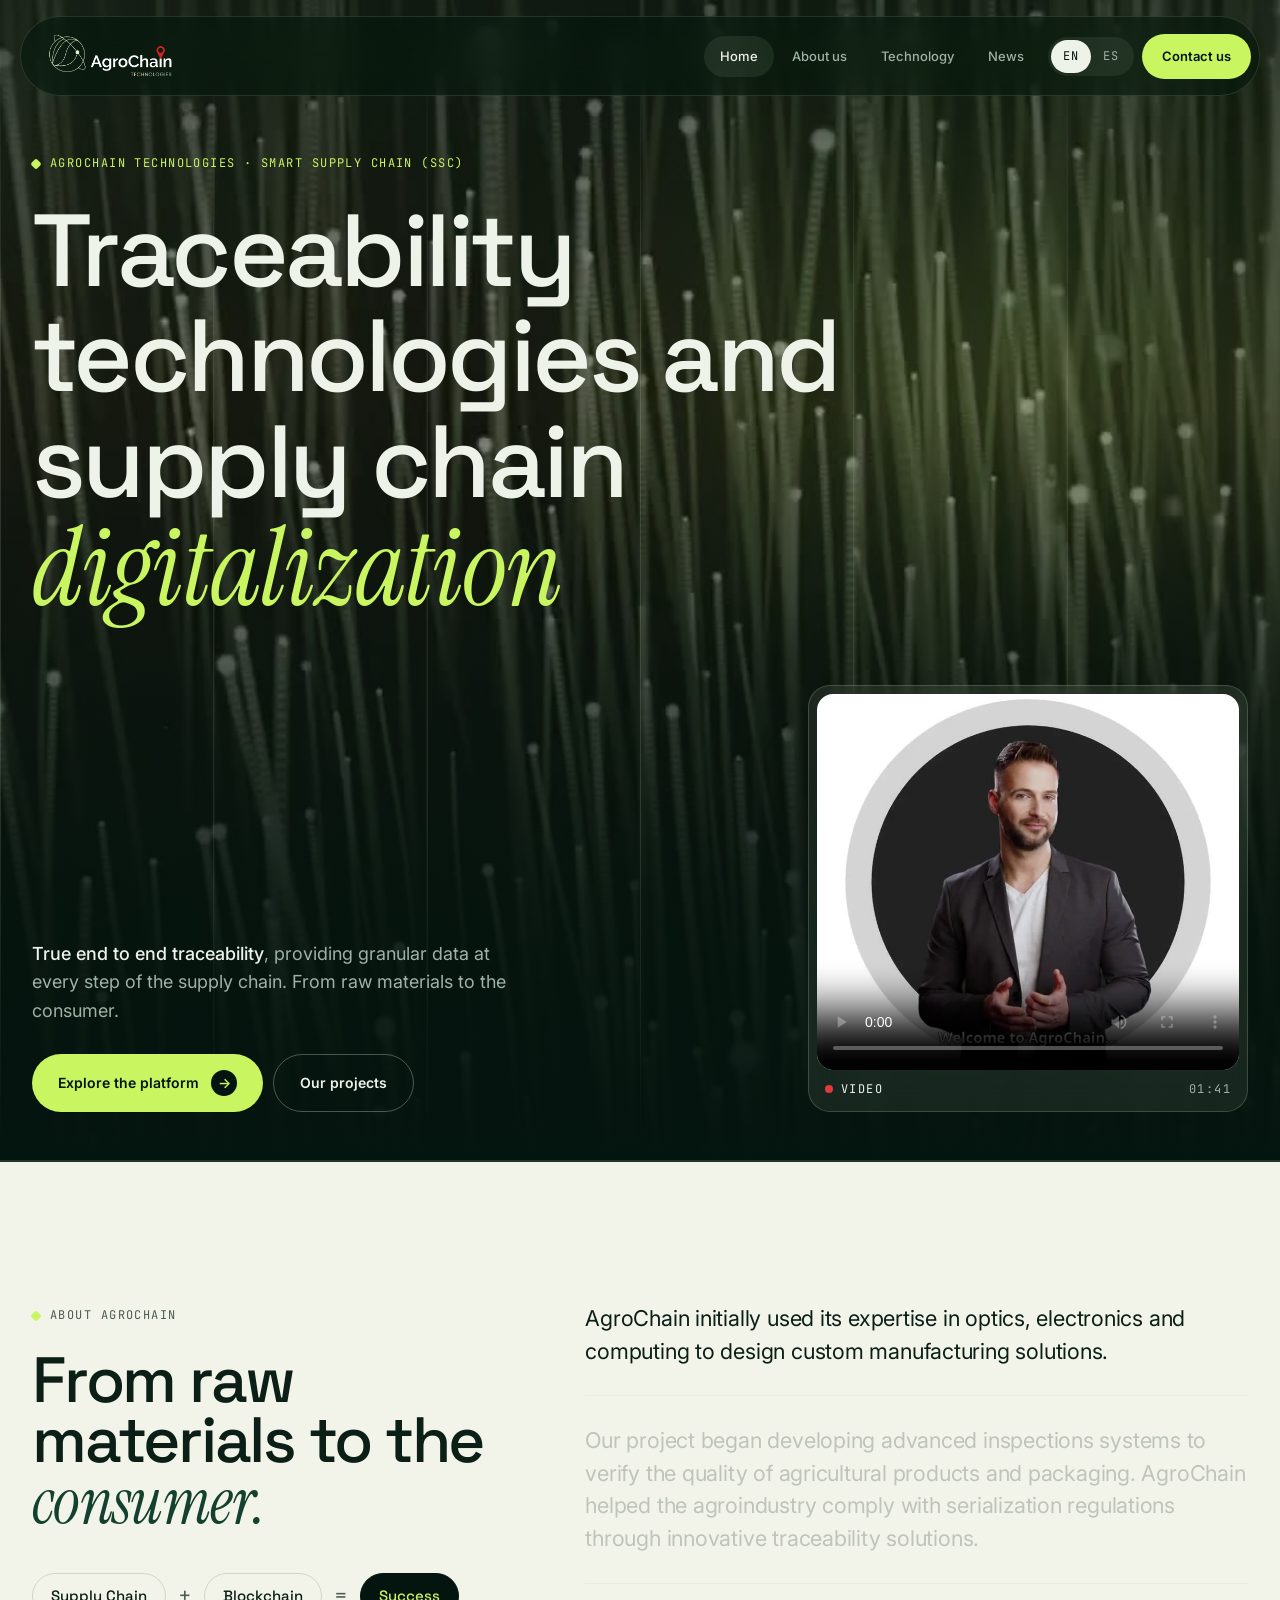
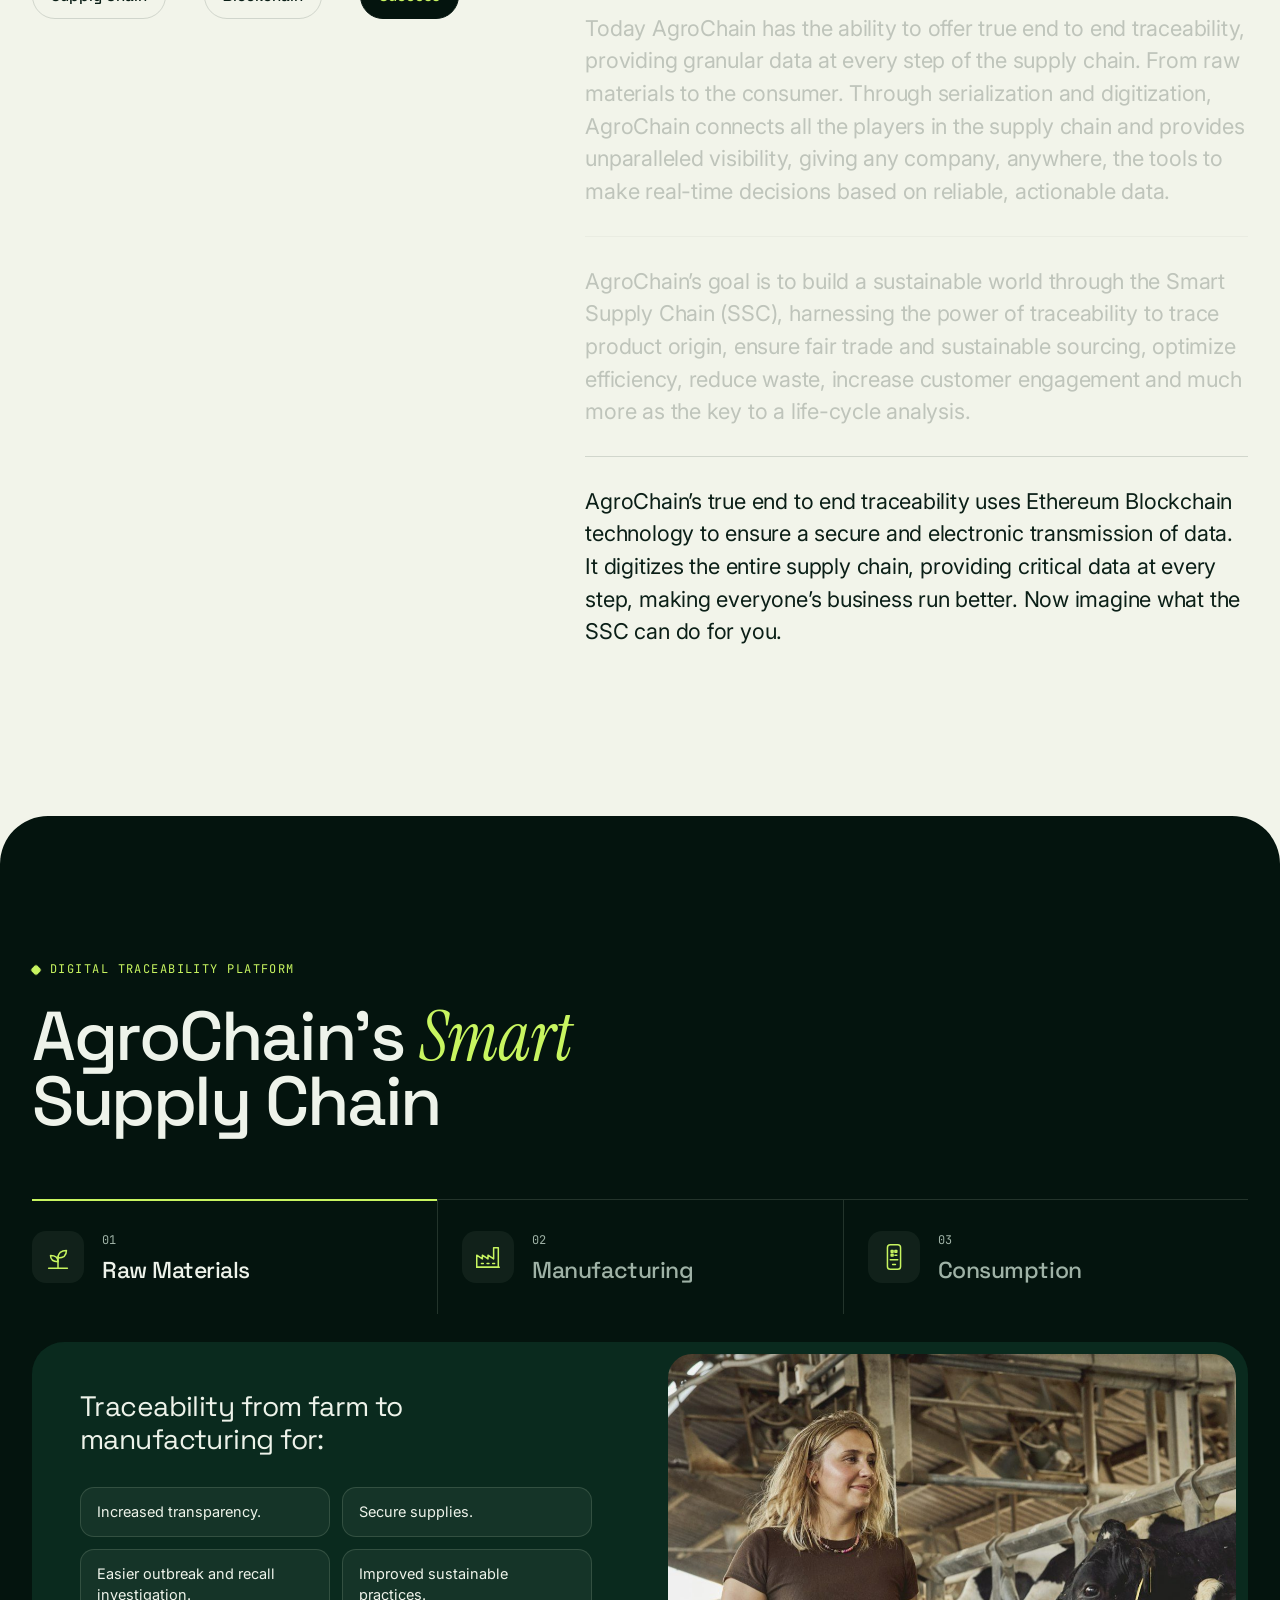
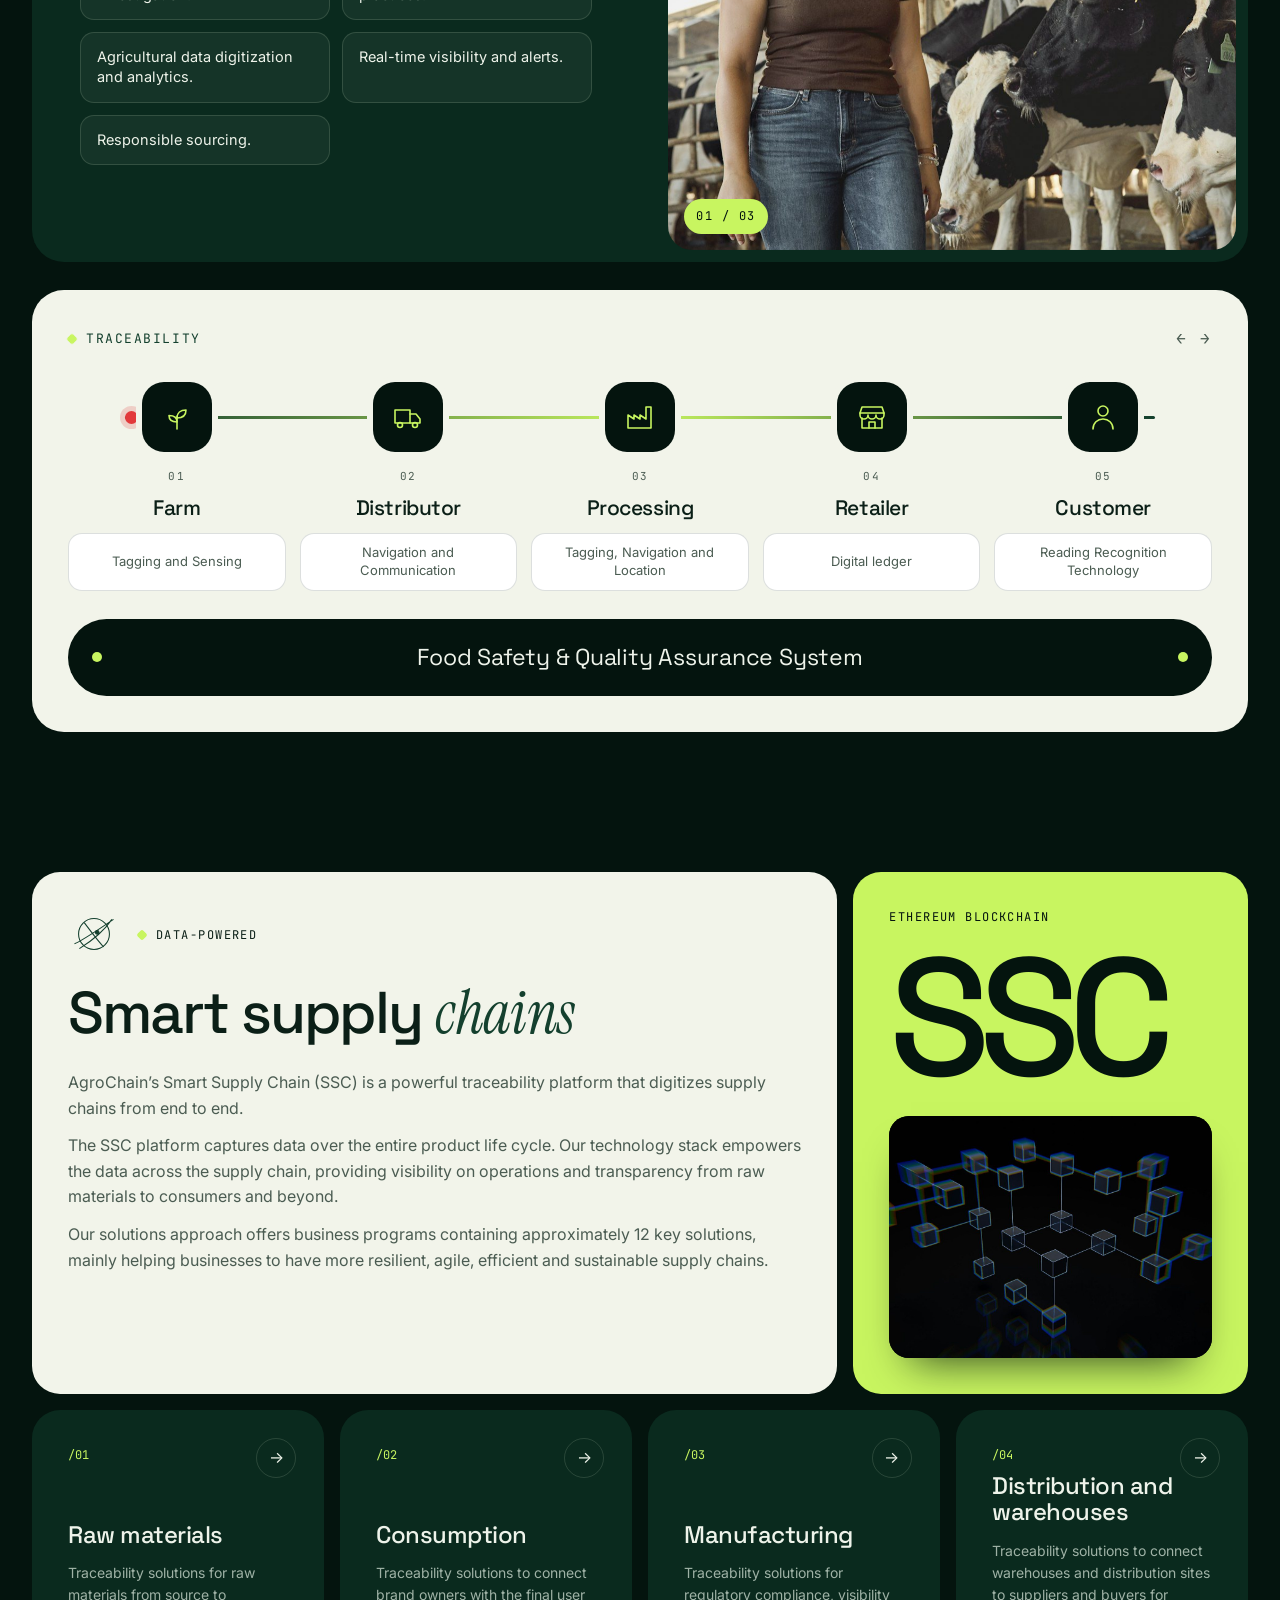
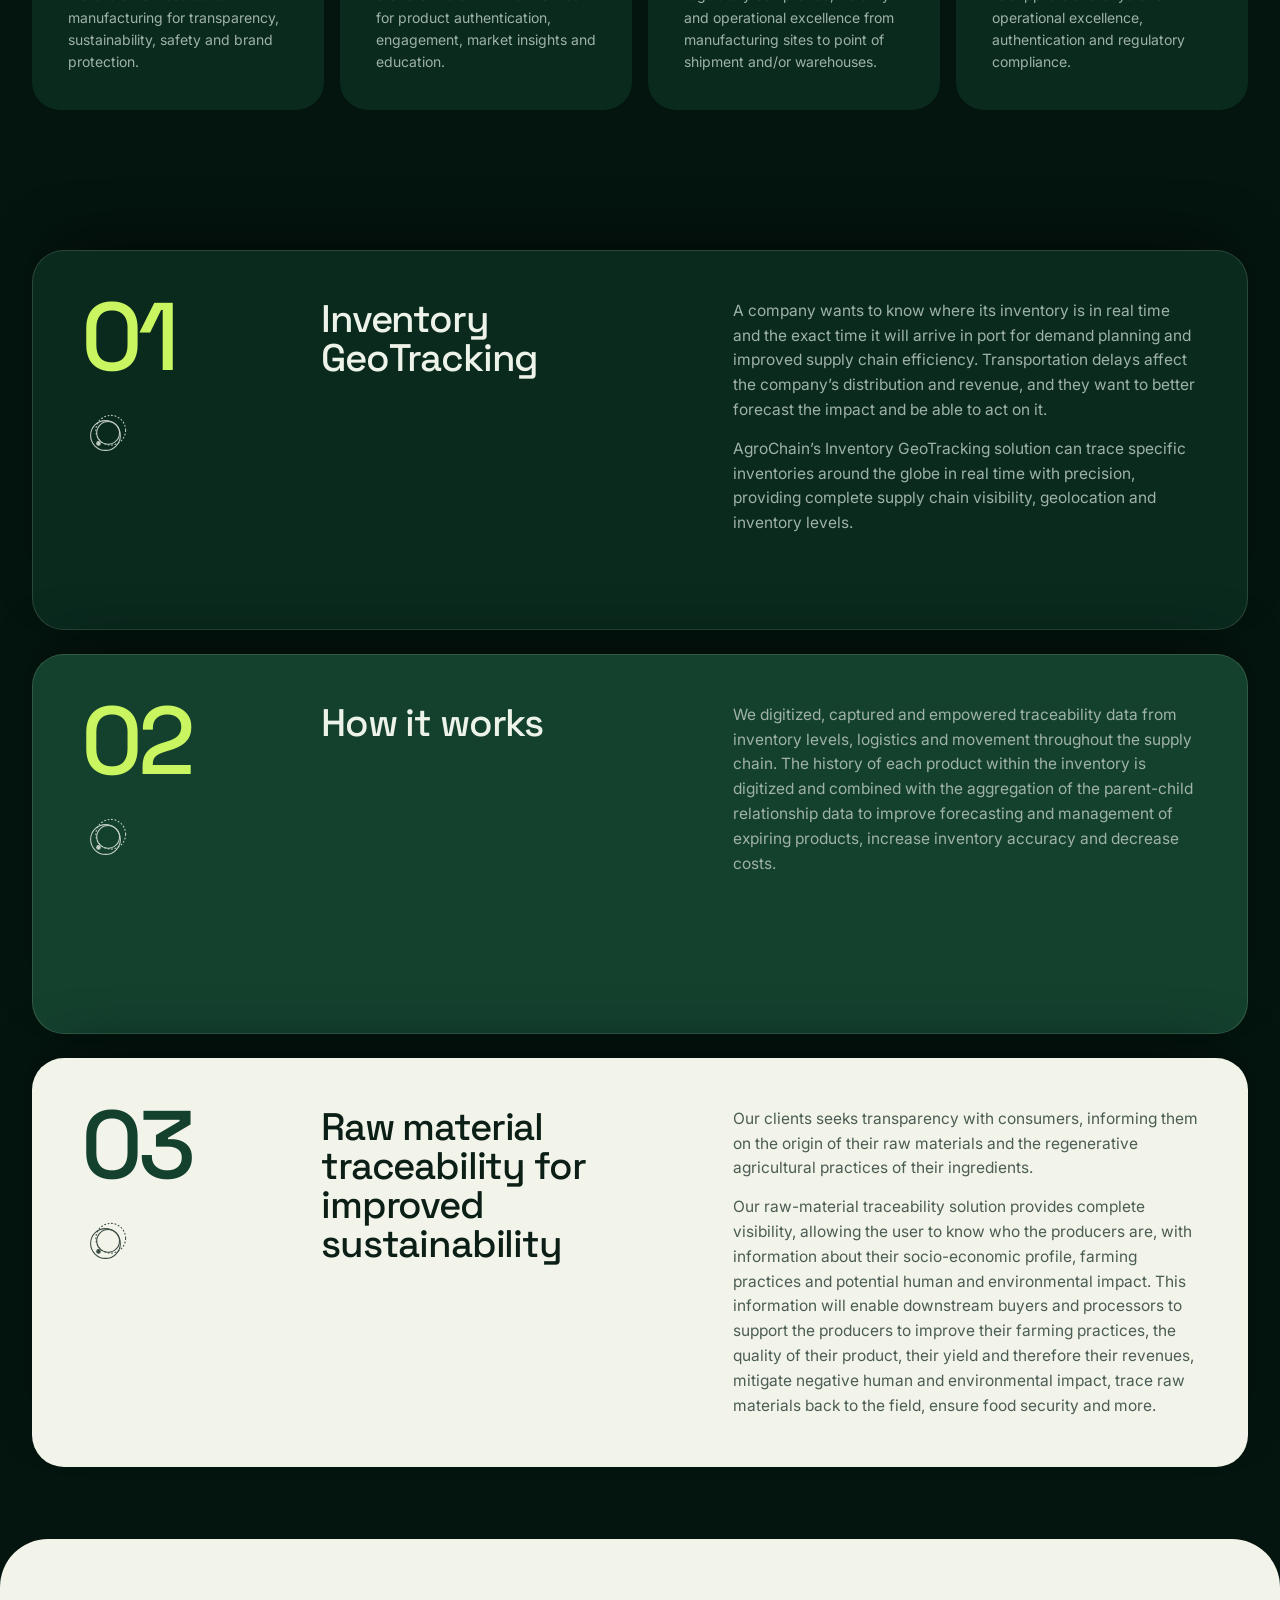
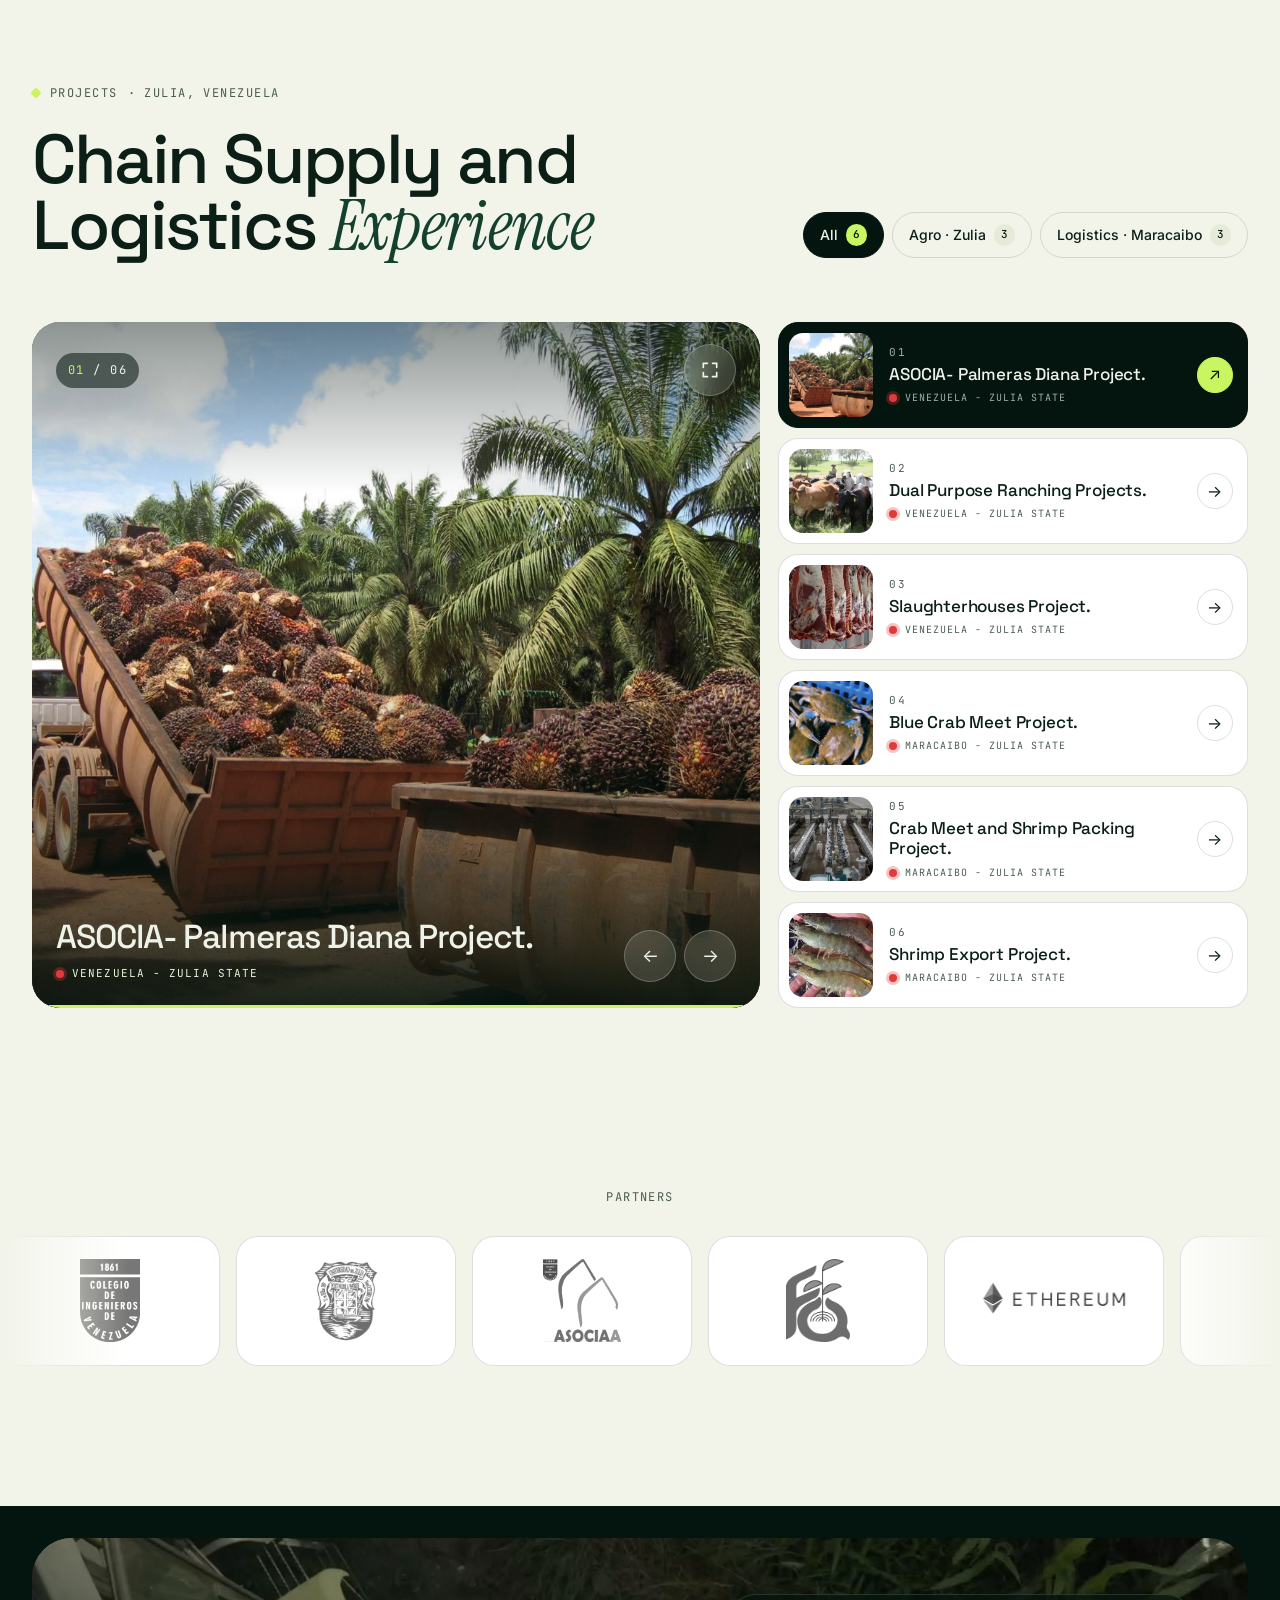
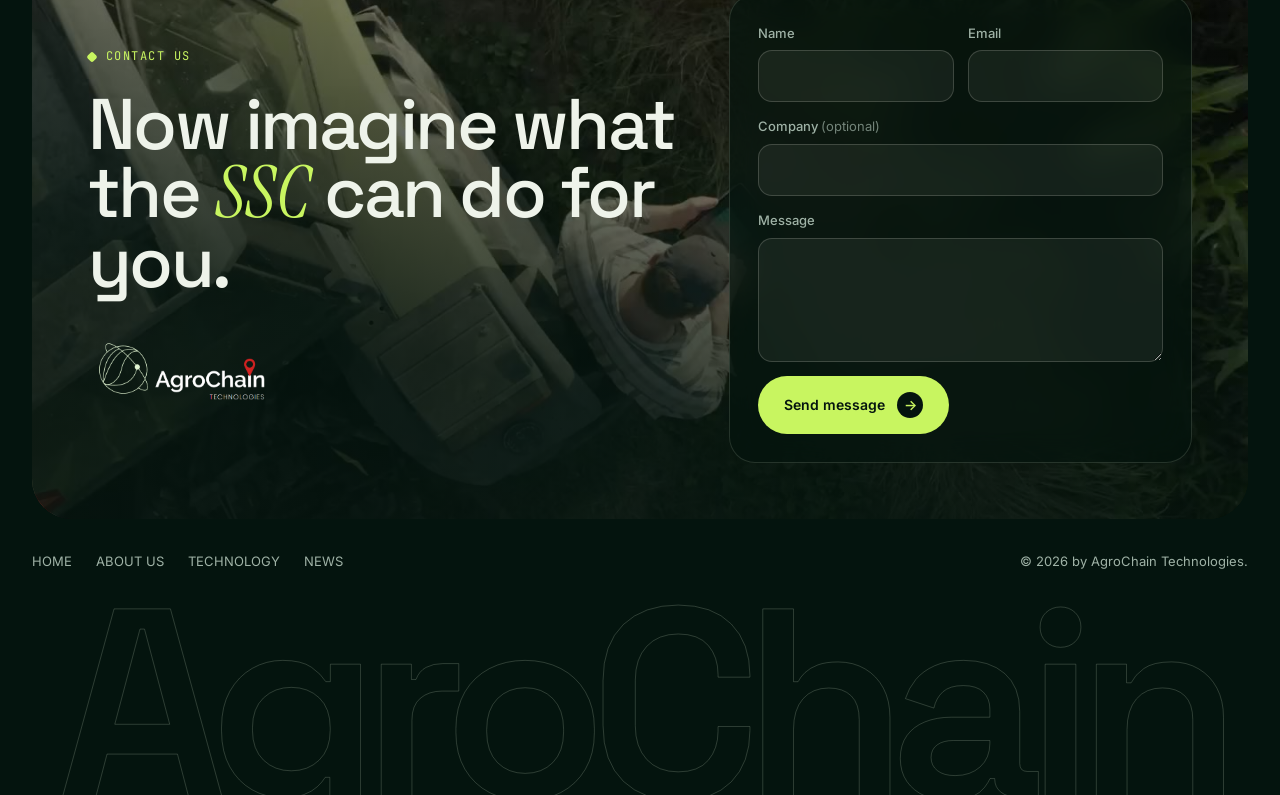
==== commit a3d2b675: "Home markets band; rename Blog Entries to News" ====
--- a/index.html
+++ b/index.html
@@ -14,7 +14,7 @@
 <link rel="icon" href="/img/favicon.png">
 <link rel="preconnect" href="https://fonts.googleapis.com"><link rel="preconnect" href="https://fonts.gstatic.com" crossorigin>
 <link href="https://fonts.googleapis.com/css2?family=Space+Grotesk:wght@400;500;600&family=Inter:wght@400;500;600&family=Instrument+Serif:ital@1&family=JetBrains+Mono:wght@400&display=swap" rel="stylesheet">
-<link rel="stylesheet" href="/assets/v3.css?v=5">
+<link rel="stylesheet" href="/assets/v3.css?v=7">
 <script>(function(){var l;try{l=new URLSearchParams(location.search).get('lang')||sessionStorage.getItem('agro-lang')}catch(e){}if(!l)l='en';document.documentElement.lang=l==='es'?'es':'en';window.__T={en:"AgroChain Technologies | Traceability & Supply Chain Digitalization",es:"AgroChain Technologies | Trazabilidad y Digitalización de la Cadena de Suministro"};if(l==='es')document.title=__T.es})();</script>
 <script type="application/ld+json">{"@context": "https://schema.org", "@type": "Organization", "name": "AgroChain Technologies", "url": "https://www.agrochaintech.com/", "logo": "https://www.agrochaintech.com/img/logo-agrochain.png", "description": "AgroChain Technologies: end-to-end traceability and supply chain digitalization with Blockchain — the Smart Supply Chain (SSC) platform."}</script>
 </head>
@@ -26,7 +26,7 @@
     <a href="/" aria-current="page"><span class="en" lang="en">Home</span><span class="es" lang="es">Principal</span></a>
     <a href="/company"><span class="en" lang="en">About us</span><span class="es" lang="es">Empresa</span></a>
     <a href="/technology"><span class="en" lang="en">Technology</span><span class="es" lang="es">Tecnología</span></a>
-    <a href="/news"><span class="en" lang="en">Blog entries</span><span class="es" lang="es">Noticias</span></a>
+    <a href="/news"><span class="en" lang="en">News</span><span class="es" lang="es">Noticias</span></a>
   </nav>
   <div class="langs" role="group" aria-label="Language"><button type="button" data-lang="en" aria-label="English">EN</button><button type="button" data-lang="es" aria-label="Español">ES</button></div>
   <a class="cta" href="#contact"><span class="en" lang="en">Contact us</span><span class="es" lang="es">Contáctenos</span></a>
@@ -63,10 +63,26 @@
   </div>
 </section>
 
-<div class="ticker" aria-hidden="true"><div class="track">
-  <span class="en" lang="en">Raw materials</span><span class="es" lang="es">Materias primas</span><span class="en" lang="en">Manufacturing</span><span class="es" lang="es">Fabricación</span><span class="en" lang="en">Distribution and warehouses</span><span class="es" lang="es">Distribución y almacenes</span><span class="en" lang="en">Consumption</span><span class="es" lang="es">Consumo</span><span>Ethereum Blockchain</span><span>Smart Supply Chain (SSC)</span>
-  <span class="en" lang="en">Raw materials</span><span class="es" lang="es">Materias primas</span><span class="en" lang="en">Manufacturing</span><span class="es" lang="es">Fabricación</span><span class="en" lang="en">Distribution and warehouses</span><span class="es" lang="es">Distribución y almacenes</span><span class="en" lang="en">Consumption</span><span class="es" lang="es">Consumo</span><span>Ethereum Blockchain</span><span>Smart Supply Chain (SSC)</span>
-</div></div>
+<section class="mband" aria-label="Agricultural markets and news">
+  <div class="mrow mprices" hidden>
+    <div class="mlabel"><span class="mdot" aria-hidden="true"></span><b><span class="en" lang="en">Ag markets</span><span class="es" lang="es">Mercados agrícolas</span></b><small><span class="en" lang="en">Futures · delayed</span><span class="es" lang="es">Futuros · con retraso</span></small></div>
+    <div class="mview"><div class="mtrack"></div></div>
+    <button type="button" class="mpause" aria-pressed="false" aria-label="Pause / Pausar"><svg viewBox="0 0 24 24" fill="currentColor" aria-hidden="true"><rect x="6" y="5" width="4" height="14" rx="1"/><rect x="14" y="5" width="4" height="14" rx="1"/></svg></button>
+  </div>
+  <div class="mpanel" hidden>
+    <div class="wrap mp-in">
+      <div class="mp-h"><span class="mono mp-sym"></span><h3 class="mp-name"></h3><div class="mp-price"></div></div>
+      <svg class="mp-chart" viewBox="0 0 600 160" preserveAspectRatio="none" aria-hidden="true"></svg>
+      <dl class="mp-stats"></dl>
+      <button type="button" class="mp-x" aria-label="Close / Cerrar">✕</button>
+    </div>
+  </div>
+  <div class="mrow mnews" hidden>
+    <div class="mlabel"><span class="mdot red" aria-hidden="true"></span><b><span class="en" lang="en">News</span><span class="es" lang="es">Noticias</span></b><small><span class="en" lang="en">Live</span><span class="es" lang="es">En vivo</span></small></div>
+    <div class="mview"><div class="mtrack"></div></div>
+    <a class="mall" href="/news#radar"><span class="en" lang="en">All news</span><span class="es" lang="es">Ver todas</span> →</a>
+  </div>
+</section>
 
 <!-- 2 · HISTORIA -->
 <section class="story sec" id="about">
@@ -250,12 +266,12 @@
       </div>
     </div>
     <div class="fbar">
-      <nav aria-label="Footer"><a href="/"><span class="en" lang="en">HOME</span><span class="es" lang="es">PRINCIPAL</span></a><a href="/company"><span class="en" lang="en">ABOUT US</span><span class="es" lang="es">EMPRESA</span></a><a href="/technology"><span class="en" lang="en">TECHNOLOGY</span><span class="es" lang="es">TECNOLOGÍA</span></a><a href="/news"><span class="en" lang="en">BLOG ENTRIES</span><span class="es" lang="es">NOTICIAS</span></a></nav>
+      <nav aria-label="Footer"><a href="/"><span class="en" lang="en">HOME</span><span class="es" lang="es">PRINCIPAL</span></a><a href="/company"><span class="en" lang="en">ABOUT US</span><span class="es" lang="es">EMPRESA</span></a><a href="/technology"><span class="en" lang="en">TECHNOLOGY</span><span class="es" lang="es">TECNOLOGÍA</span></a><a href="/news"><span class="en" lang="en">NEWS</span><span class="es" lang="es">NOTICIAS</span></a></nav>
       <div><span class="en" lang="en">© <span class="yr">2026</span> by AgroChain Technologies.</span><span class="es" lang="es">© <span class="yr">2026</span> por AgroChain Technologies.</span></div>
     </div>
   </div>
   <div class="giant" aria-hidden="true">AgroChain</div>
 </footer>
-<script src="/assets/v3.js?v=5" defer></script>
+<script src="/assets/v3.js?v=7" defer></script>
 </body>
 </html>
--- a/assets/v3.css
+++ b/assets/v3.css
@@ -545,3 +545,186 @@
 }
 .cform .fmail{justify-self:start;color:var(--txt-l)}
 .cform .fmail[hidden]{display:none}
+
+/* =========== NOTICIAS: radar en vivo =========== */
+.nlead{margin-top:26px;max-width:620px;font-size:18px;color:var(--mut-l)}
+.njump{display:flex;flex-wrap:wrap;gap:10px;margin-top:30px}
+.nticker .track{animation-duration:90s}
+.nticker:hover .track{animation-play-state:paused}
+.nticker a,.nticker span{font-family:"Space Grotesk",sans-serif;font-weight:500;font-size:18px;letter-spacing:-.01em;padding:0 26px;display:inline-flex;align-items:center;gap:52px;color:var(--ink)}
+.nticker a::after{content:"✦";font-size:14px}
+.nticker a:hover{text-decoration:underline}
+.radar .head{align-items:flex-end}
+.radar .head h2 .serif{color:var(--moss)}
+.live{color:var(--mut-d)}
+.live::before{display:none}
+.live i{width:9px;height:9px;border-radius:50%;background:var(--red);box-shadow:0 0 0 0 rgba(226,57,59,.5);animation:ping 1.8s infinite}
+@keyframes ping{70%{box-shadow:0 0 0 8px rgba(226,57,59,0)}100%{box-shadow:0 0 0 0 rgba(226,57,59,0)}}
+.rtools{display:flex;flex-wrap:wrap;gap:10px;align-items:center}
+.rsearch{display:flex;align-items:center;gap:8px;padding:0 16px;height:46px;border-radius:999px;background:#fff;border:1px solid var(--line-d);min-width:240px}
+.rsearch svg{width:18px;height:18px;color:var(--mut-d);flex:none}
+.rsearch input{border:0;outline:0;background:transparent;font:inherit;font-size:14px;width:100%;color:var(--txt-d)}
+.rsearch:focus-within{border-color:var(--moss)}
+.rlang{display:flex;padding:4px;border-radius:999px;background:var(--paper)}
+.rlang button{all:unset;cursor:pointer;padding:9px 14px;border-radius:999px;font-size:13px;font-weight:500;color:var(--mut-d)}
+.rlang button[aria-pressed=true]{background:var(--ink);color:var(--txt-l)}
+.rchips{display:flex;flex-wrap:wrap;gap:8px;margin:-28px 0 26px}
+.rchips button{all:unset;cursor:pointer;display:inline-flex;align-items:center;gap:8px;padding:10px 15px;border-radius:999px;border:1px solid var(--line-d);font-size:14px;font-weight:500;transition:.25s}
+.rchips button i{font-style:normal;font-family:"JetBrains Mono",monospace;font-size:11px;padding:2px 7px;border-radius:999px;background:var(--paper)}
+.rchips button:hover{border-color:var(--txt-d)}
+.rchips button[aria-pressed=true]{background:var(--lime);border-color:var(--lime);color:var(--ink)}
+.rchips button[aria-pressed=true] i{background:var(--ink);color:var(--lime)}
+.rchips button[hidden]{display:none}
+.rlang button:focus-visible,.rchips button:focus-visible,.rcard:focus-visible,.rfeat:focus-visible,.rlatest a:focus-visible{outline:2px solid var(--moss);outline-offset:3px}
+.rtop{display:grid;grid-template-columns:1.6fr 1fr;gap:18px}
+.rtop[hidden]{display:none}
+.rfeat{position:relative;display:flex;flex-direction:column;border-radius:30px;overflow:hidden;background:var(--ink);color:var(--txt-l);min-height:520px;isolation:isolate}
+.rfeat .rart{position:absolute;inset:0;z-index:-1;border-radius:0}
+.rfeat .rart::after{content:"";position:absolute;inset:0;background:linear-gradient(180deg,rgba(4,20,14,.1) 20%,rgba(4,20,14,.94) 85%)}
+.rfeat .rart-t{top:22px;left:22px}
+.rf-b{margin-top:auto;padding:34px;display:grid;gap:12px}
+.rf-b h3{font-family:"Space Grotesk",sans-serif;font-weight:500;font-size:clamp(26px,3vw,42px);letter-spacing:-.03em;line-height:1.05;text-wrap:balance}
+.rf-b p{color:var(--mut-l);max-width:62ch;display:-webkit-box;-webkit-line-clamp:3;-webkit-box-orient:vertical;overflow:hidden}
+.rgo{font-weight:600;font-size:14px;color:var(--lime)}
+.rfeat:hover .rart img{transform:scale(1.04)}
+.rlatest{list-style:none;display:flex;flex-direction:column;border-radius:30px;background:#fff;border:1px solid var(--line-d);padding:10px 22px}
+.rl-h{padding:14px 0 6px;color:var(--moss)}
+.rlatest li+li:not(.rl-h){border-top:1px solid var(--line-d)}
+.rlatest a{display:grid;gap:6px;padding:16px 0;transition:transform .3s var(--ease)}
+.rlatest a:hover{transform:translateX(4px)}
+.rlatest a:hover b{color:var(--moss)}
+.rlatest b{font-family:"Space Grotesk",sans-serif;font-weight:500;font-size:17px;line-height:1.25;letter-spacing:-.01em;display:-webkit-box;-webkit-line-clamp:3;-webkit-box-orient:vertical;overflow:hidden}
+.rm{display:flex;flex-wrap:wrap;gap:4px 10px;font-size:11px;color:var(--mut-d);align-items:center}
+.rm b{font-weight:400;color:var(--moss)}
+.rfeat .rm,.rfeat .rm b{color:var(--lime)}
+.rfeat .rm span{color:var(--mut-l)}
+.rm .lg{padding:1px 6px;border-radius:6px;border:1px solid currentColor;font-size:10px}
+.rgrid{display:grid;grid-template-columns:repeat(3,1fr);gap:18px;margin-top:18px}
+.rcard{display:flex;flex-direction:column;border-radius:24px;overflow:hidden;background:#fff;border:1px solid var(--line-d);transition:transform .45s var(--ease),box-shadow .45s;animation:pop .6s var(--ease) both;animation-delay:var(--d)}
+.rcard:hover{transform:translateY(-6px);box-shadow:0 30px 60px -32px rgba(4,20,14,.35)}
+.rcard .rart{aspect-ratio:16/9}
+.rcard:hover .rart img{transform:scale(1.06)}
+.rc-b{padding:18px 20px 22px;display:grid;gap:10px}
+.rc-b h4{font-family:"Space Grotesk",sans-serif;font-weight:500;font-size:18px;letter-spacing:-.015em;line-height:1.22;display:-webkit-box;-webkit-line-clamp:3;-webkit-box-orient:vertical;overflow:hidden}
+.rart{position:relative;overflow:hidden;background:var(--forest)}
+.rart img{position:absolute;inset:0;width:100%;height:100%;object-fit:cover;transition:transform 1s var(--ease)}
+.rart::before{content:"";position:absolute;inset:0;opacity:.9;background:radial-gradient(120% 90% at 0% 100%,var(--c1,var(--moss)),transparent 60%),radial-gradient(90% 90% at 100% 0%,var(--c2,var(--lime)),transparent 55%),var(--ink)}
+.rart-t{position:absolute;top:14px;left:14px;z-index:1;padding:6px 11px;border-radius:999px;background:rgba(242,244,234,.92);color:var(--ink);font-family:"JetBrains Mono",monospace;font-size:10.5px;letter-spacing:.08em;text-transform:uppercase}
+.t-traceability{--c1:#14402e;--c2:#c8f560}
+.t-foodsafety{--c1:#e2393b;--c2:#f2b8a0}
+.t-logistics{--c1:#0a2a1e;--c2:#7fd0c8}
+.t-agtech{--c1:#14402e;--c2:#e6f6dc}
+.t-blockchain{--c1:#1d2a6b;--c2:#7c8cff}
+.t-agrifood{--c1:#3d5a1e;--c2:#f0c96b}
+.rmore{display:flex;justify-content:center;margin-top:30px}
+.rmore button{border:0;cursor:pointer;font:inherit;font-weight:600;font-size:14px}
+.rmore button[hidden]{display:none}
+.rempty,.rerr{margin-top:24px;padding:20px;border-radius:18px;background:var(--paper);color:var(--mut-d);text-align:center}
+.rsrc{margin-top:40px;color:var(--mut-d);font-size:10.5px;line-height:1.8;text-transform:none;letter-spacing:.04em}
+.skel{position:relative;overflow:hidden;background:var(--paper)!important;border-color:transparent!important}
+.skel::after{content:"";position:absolute;inset:0;background:linear-gradient(90deg,transparent,rgba(255,255,255,.6),transparent);animation:shim 1.4s infinite;transform:translateX(-100%)}
+@keyframes shim{to{transform:translateX(100%)}}
+.rlatest li.skel{height:84px;border-radius:14px;margin:8px 0}
+#articles .head .mono{color:var(--mut-d)}
+#articles .head h2 .serif{color:var(--moss)}
+@media (max-width:1080px){
+  .rtop{grid-template-columns:1fr}
+  .rfeat{min-height:440px}
+  .rgrid{grid-template-columns:1fr 1fr}
+  .rchips{margin-top:0}
+}
+@media (max-width:640px){
+  .rtools{width:100%}
+  .rsearch{min-width:0;flex:1 1 100%}
+  .rlang{flex-wrap:wrap}
+  .rgrid{grid-template-columns:1fr}
+  .rfeat{min-height:420px;border-radius:24px}
+  .rf-b{padding:22px}
+  .rlatest{border-radius:24px;padding:6px 18px}
+}
+.radar .live{color:var(--mut-d)}
+.rm .src{color:var(--moss)}
+.rfeat .rm .src{color:var(--lime)}
+.rfeat .rart::after{background:linear-gradient(180deg,rgba(4,20,14,.15) 0%,rgba(4,20,14,.55) 40%,rgba(4,20,14,.96) 78%)}
+.rart-ic{position:absolute;left:50%;top:50%;width:64px;height:64px;transform:translate(-50%,-50%);color:rgba(242,244,234,.85)}
+.rfeat .rart-ic{width:120px;height:120px;top:38%}
+.rart img{z-index:1}
+.rart-t{z-index:2}
+.rfeat .rart::after{z-index:2}
+
+/* =========== CINTILLO: mercados + noticias (home) =========== */
+.mband{position:relative;background:var(--ink);color:var(--txt-l);border-block:1px solid var(--line-l)}
+.mrow{display:flex;align-items:stretch;min-height:64px}
+.mrow[hidden]{display:none}
+.mrow+.mrow,.mpanel+.mrow{border-top:1px solid var(--line-l)}
+.mnews{background:var(--lime);color:var(--ink)}
+.mlabel{flex:none;display:flex;flex-direction:column;justify-content:center;gap:2px;padding:0 22px 0 max(22px,calc((100vw - var(--wrap))/2 + 32px));position:relative;z-index:2;background:inherit;box-shadow:20px 0 24px -8px var(--ink)}
+.mnews .mlabel{box-shadow:20px 0 24px -8px var(--lime)}
+.mlabel b{font-family:"Space Grotesk",sans-serif;font-weight:600;font-size:15px;letter-spacing:-.01em;display:flex;align-items:center;gap:8px;white-space:nowrap}
+.mlabel small{font-family:"JetBrains Mono",monospace;font-size:10px;letter-spacing:.1em;text-transform:uppercase;opacity:.65;white-space:nowrap}
+.mdot{position:absolute;left:max(8px,calc((100vw - var(--wrap))/2 + 16px));top:50%;width:7px;height:7px;margin-top:-3px;border-radius:50%;background:var(--lime);animation:ping 1.8s infinite}
+.mdot.red{background:var(--red)}
+.mview{flex:1;min-width:0;overflow:hidden;display:flex;align-items:center;mask-image:linear-gradient(90deg,transparent,#000 3%,#000 97%,transparent)}
+.mtrack{display:flex;width:max-content;animation:scroll var(--dur,60s) linear infinite}
+.mband.paused .mtrack,.mrow:hover .mtrack,.mrow:focus-within .mtrack{animation-play-state:paused}
+.mset{display:flex;align-items:center}
+.mi{all:unset;cursor:pointer;display:inline-flex;align-items:center;gap:10px;padding:10px 22px;white-space:nowrap;font-size:14px;border-right:1px solid var(--line-l);transition:background .25s}
+.mnews .mi{border-color:rgba(4,20,14,.15);font-family:"Space Grotesk",sans-serif;font-weight:500;font-size:15px}
+.mi:hover,.mi.sel{background:rgba(230,246,220,.08)}
+.mnews .mi:hover{background:rgba(4,20,14,.08);text-decoration:underline}
+.mi:focus-visible{outline:2px solid var(--lime);outline-offset:-4px}
+.mnews .mi:focus-visible{outline-color:var(--ink)}
+.mi b{font-weight:500}
+.mv{font-family:"JetBrains Mono",monospace;font-size:13px}
+.mc{font-family:"JetBrains Mono",monospace;font-size:12px;padding:3px 7px;border-radius:6px}
+.mi.up .mc{color:#b7f36a;background:rgba(183,243,106,.12)}
+.mi.dn .mc{color:#ff8a8a;background:rgba(255,138,138,.12)}
+.mi.eq .mc{color:var(--mut-l)}
+.mi svg{width:60px;height:20px;overflow:visible}
+.mi svg path{fill:none;stroke-width:1.6;stroke-linejoin:round;stroke-linecap:round}
+.mi.up svg path{stroke:#b7f36a}.mi.dn svg path{stroke:#ff8a8a}.mi.eq svg path{stroke:var(--mut-l)}
+.msrc{font-family:"JetBrains Mono",monospace;font-weight:400;font-size:10px;letter-spacing:.08em;text-transform:uppercase;padding:3px 7px;border-radius:6px;background:var(--ink);color:var(--lime)}
+.mpause,.mall{flex:none;display:grid;place-items:center;padding:0 max(22px,calc((100vw - var(--wrap))/2 + 32px)) 0 18px;position:relative;z-index:2;background:inherit;box-shadow:-20px 0 24px -8px var(--ink)}
+.mpause{all:unset;cursor:pointer;display:grid;place-items:center;padding:0 max(22px,calc((100vw - var(--wrap))/2 + 32px)) 0 18px;background:var(--ink);box-shadow:-20px 0 24px -8px var(--ink);color:var(--mut-l)}
+.mpause svg{width:18px;height:18px}
+.mpause[aria-pressed=true]{color:var(--lime)}
+.mpause[aria-pressed=true] svg rect:last-child{display:none}
+.mpause:focus-visible{outline:2px solid var(--lime);outline-offset:-6px}
+.mall{font-weight:600;font-size:14px;white-space:nowrap;box-shadow:-20px 0 24px -8px var(--lime)}
+.mall:hover{text-decoration:underline}
+.mpanel{background:var(--forest);border-top:1px solid var(--line-l);animation:pop .5s var(--ease)}
+.mpanel[hidden]{display:none}
+.mp-in{position:relative;display:grid;grid-template-columns:260px 1fr 260px;gap:32px;align-items:center;padding-top:26px;padding-bottom:26px}
+.mp-sym{color:var(--lime)}
+.mp-name{font-family:"Space Grotesk",sans-serif;font-weight:500;font-size:30px;letter-spacing:-.03em;margin:8px 0 10px}
+.mp-price b{display:block;font-family:"JetBrains Mono",monospace;font-weight:400;font-size:22px}
+.mp-price span{font-family:"JetBrains Mono",monospace;font-size:13px}
+.mp-price .up{color:#b7f36a}.mp-price .dn{color:#ff8a8a}
+.mp-chart{width:100%;height:140px}
+.mp-chart .line{fill:none;stroke:var(--lime);stroke-width:2.5;vector-effect:non-scaling-stroke}
+.mp-chart .area{fill:rgba(200,245,96,.12)}
+.mp-stats{display:grid;gap:10px;margin:0}
+.mp-stats div{display:flex;flex-direction:column;gap:2px}
+.mp-stats dt{font-family:"JetBrains Mono",monospace;font-size:10px;letter-spacing:.1em;text-transform:uppercase;color:var(--mut-l)}
+.mp-stats dd{margin:0;font-size:14px}
+.mp-x{all:unset;cursor:pointer;position:absolute;top:14px;right:24px;width:38px;height:38px;border-radius:50%;display:grid;place-items:center;background:rgba(242,244,234,.08);transition:.25s}
+.mp-x:hover{background:var(--lime);color:var(--ink)}
+.mp-x:focus-visible{outline:2px solid var(--lime)}
+@media (max-width:860px){
+  .mp-in{grid-template-columns:1fr;gap:16px}
+  .mp-stats{grid-template-columns:1fr 1fr}
+}
+@media (max-width:640px){
+  .mlabel{padding:0 14px 0 26px}
+  .mdot{left:12px}
+  .mlabel small{display:none}
+  .mlabel b{font-size:13px}
+  .mpause{padding:0 16px}
+  .mall{padding:0 14px;font-size:13px}
+  .mi{padding:10px 16px;font-size:13px}
+  .mi svg{display:none}
+  .mrow{min-height:56px}
+}
+@media (prefers-reduced-motion:reduce){.mview{overflow-x:auto}}
+.mrow{overflow:hidden}
+.mall{display:flex;align-items:center;gap:6px}
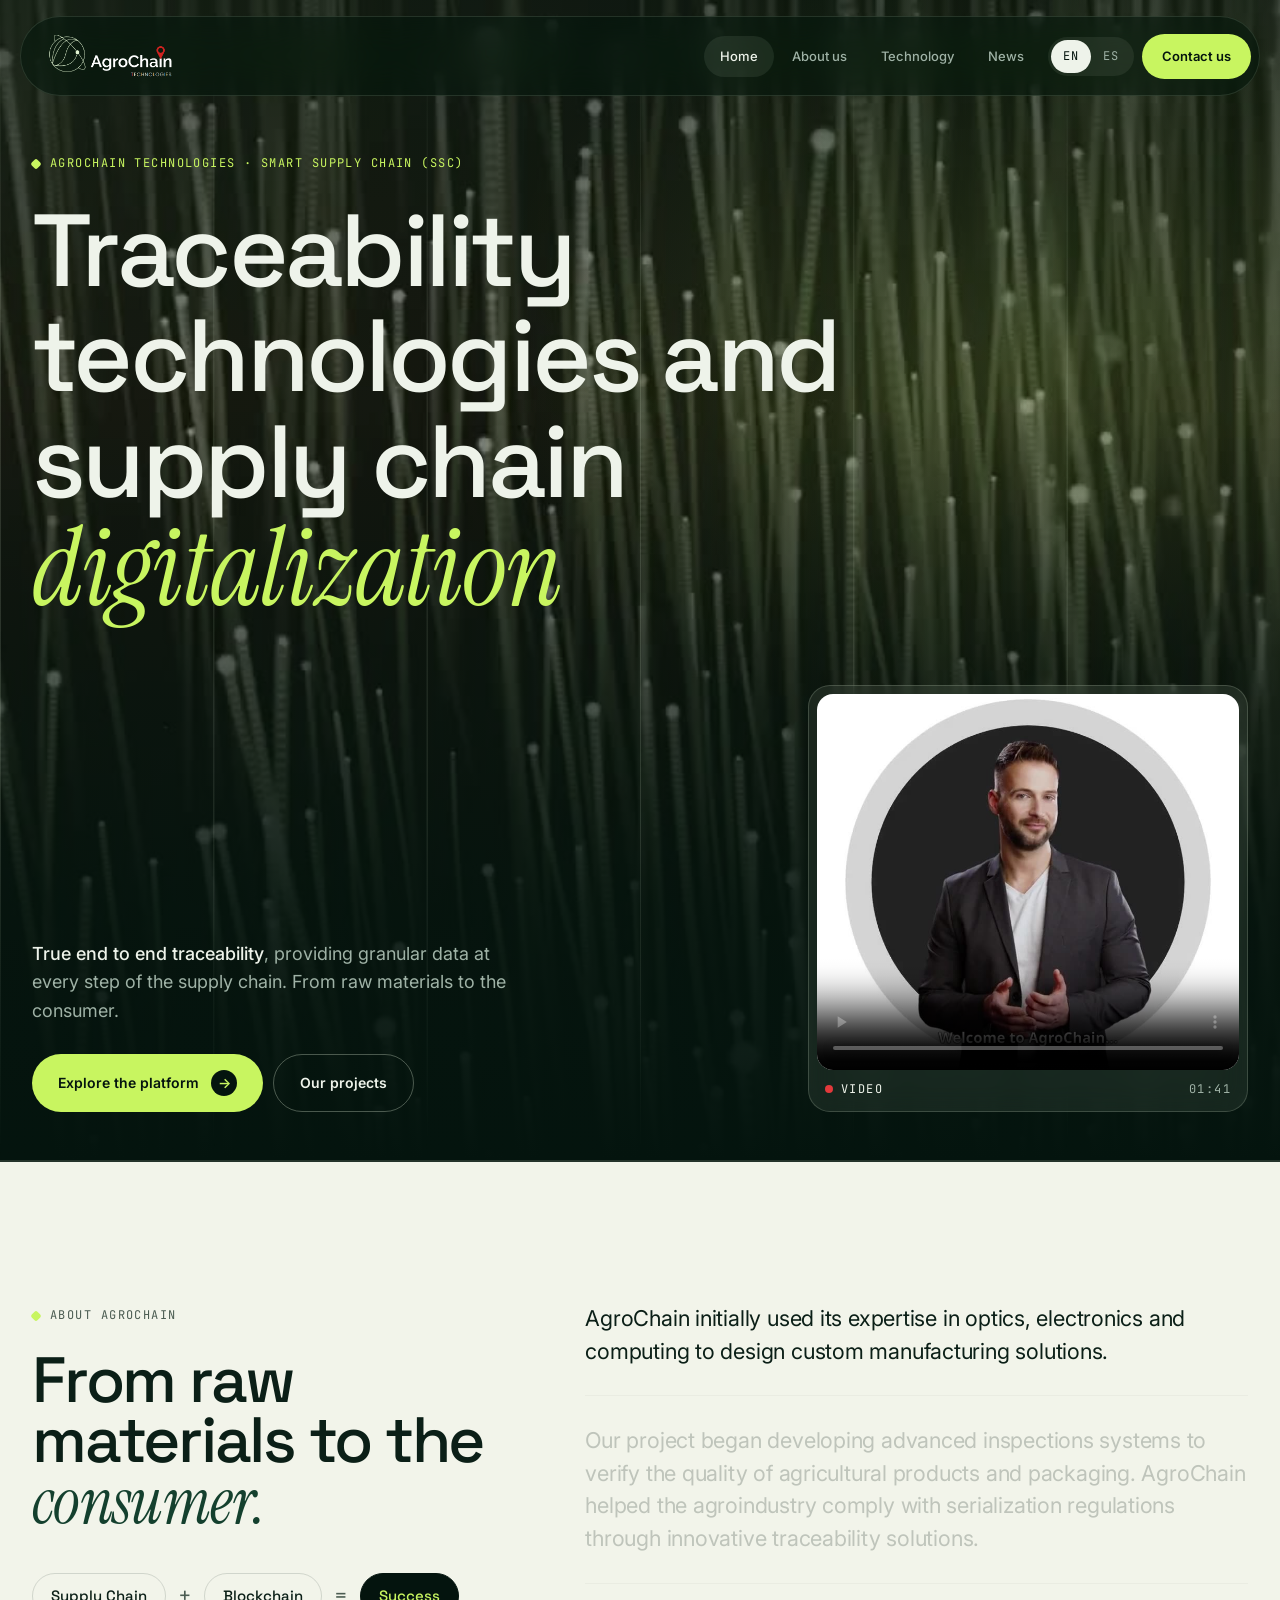
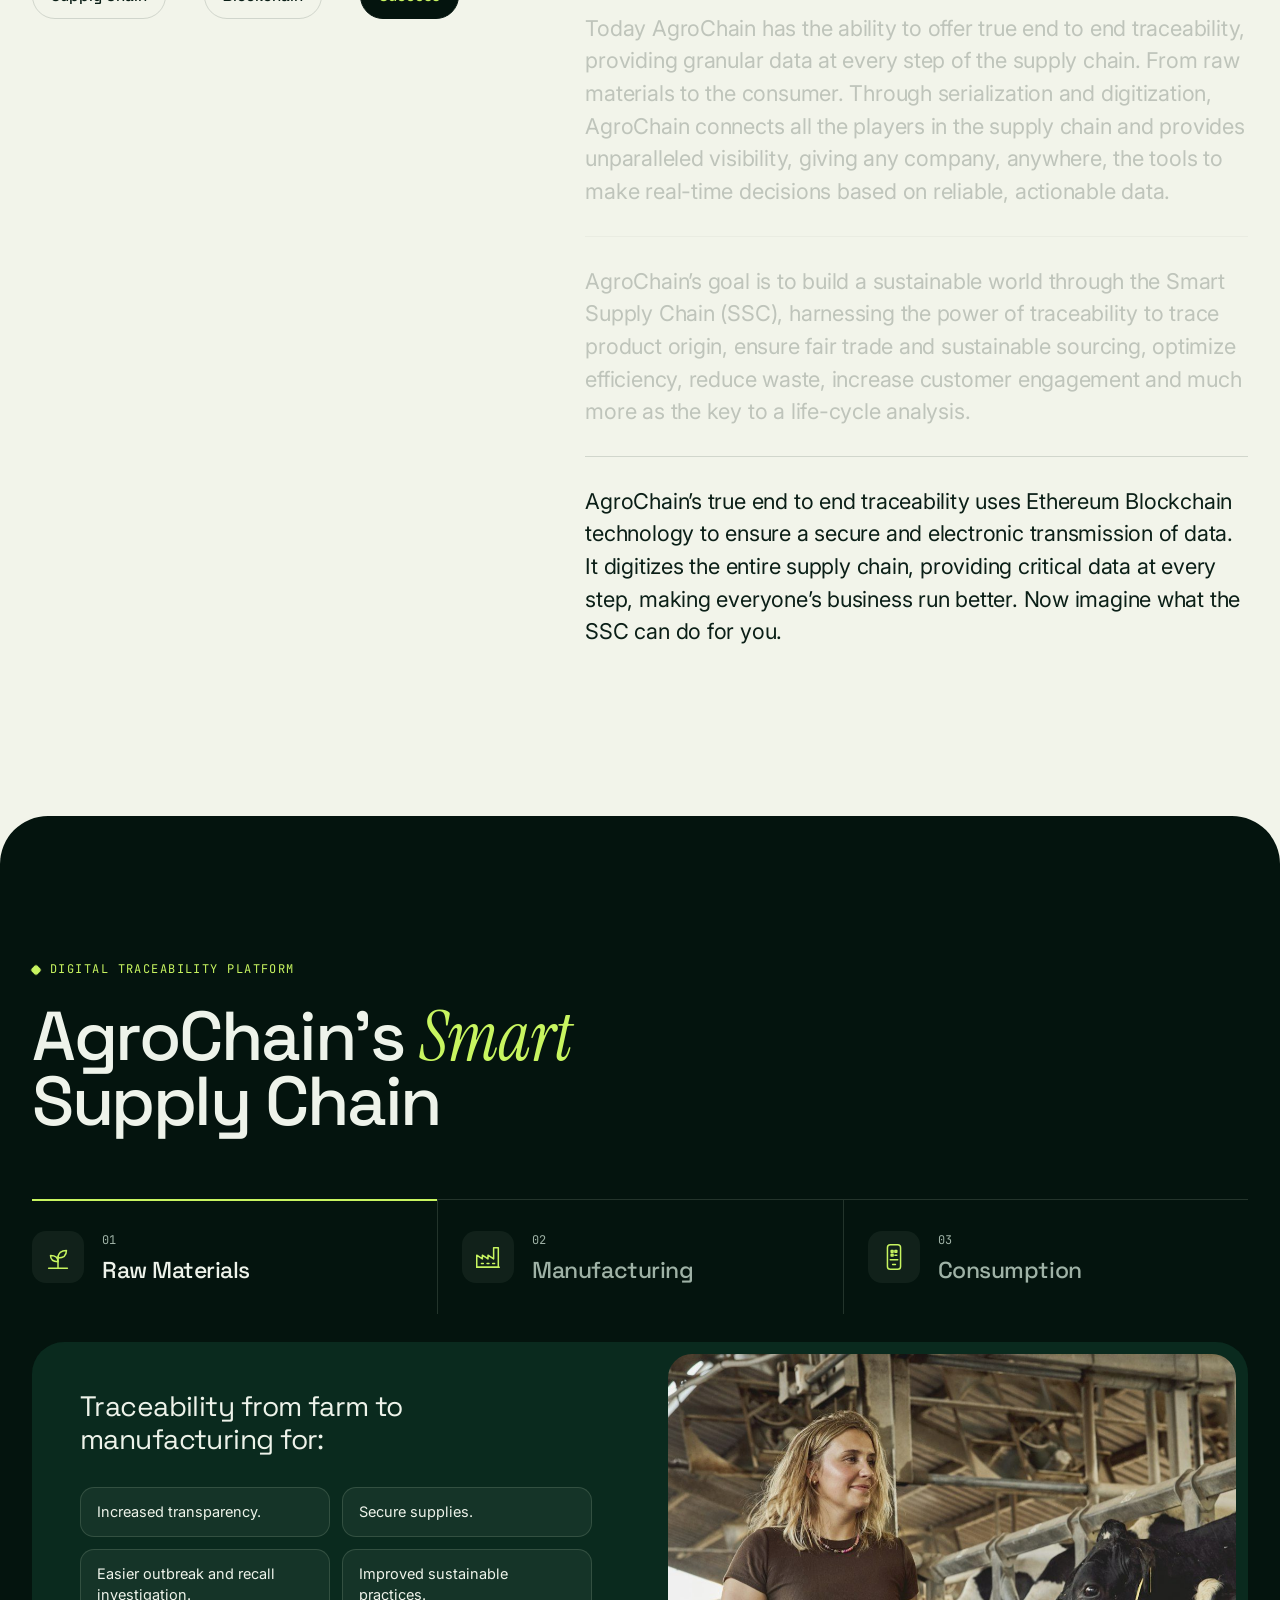
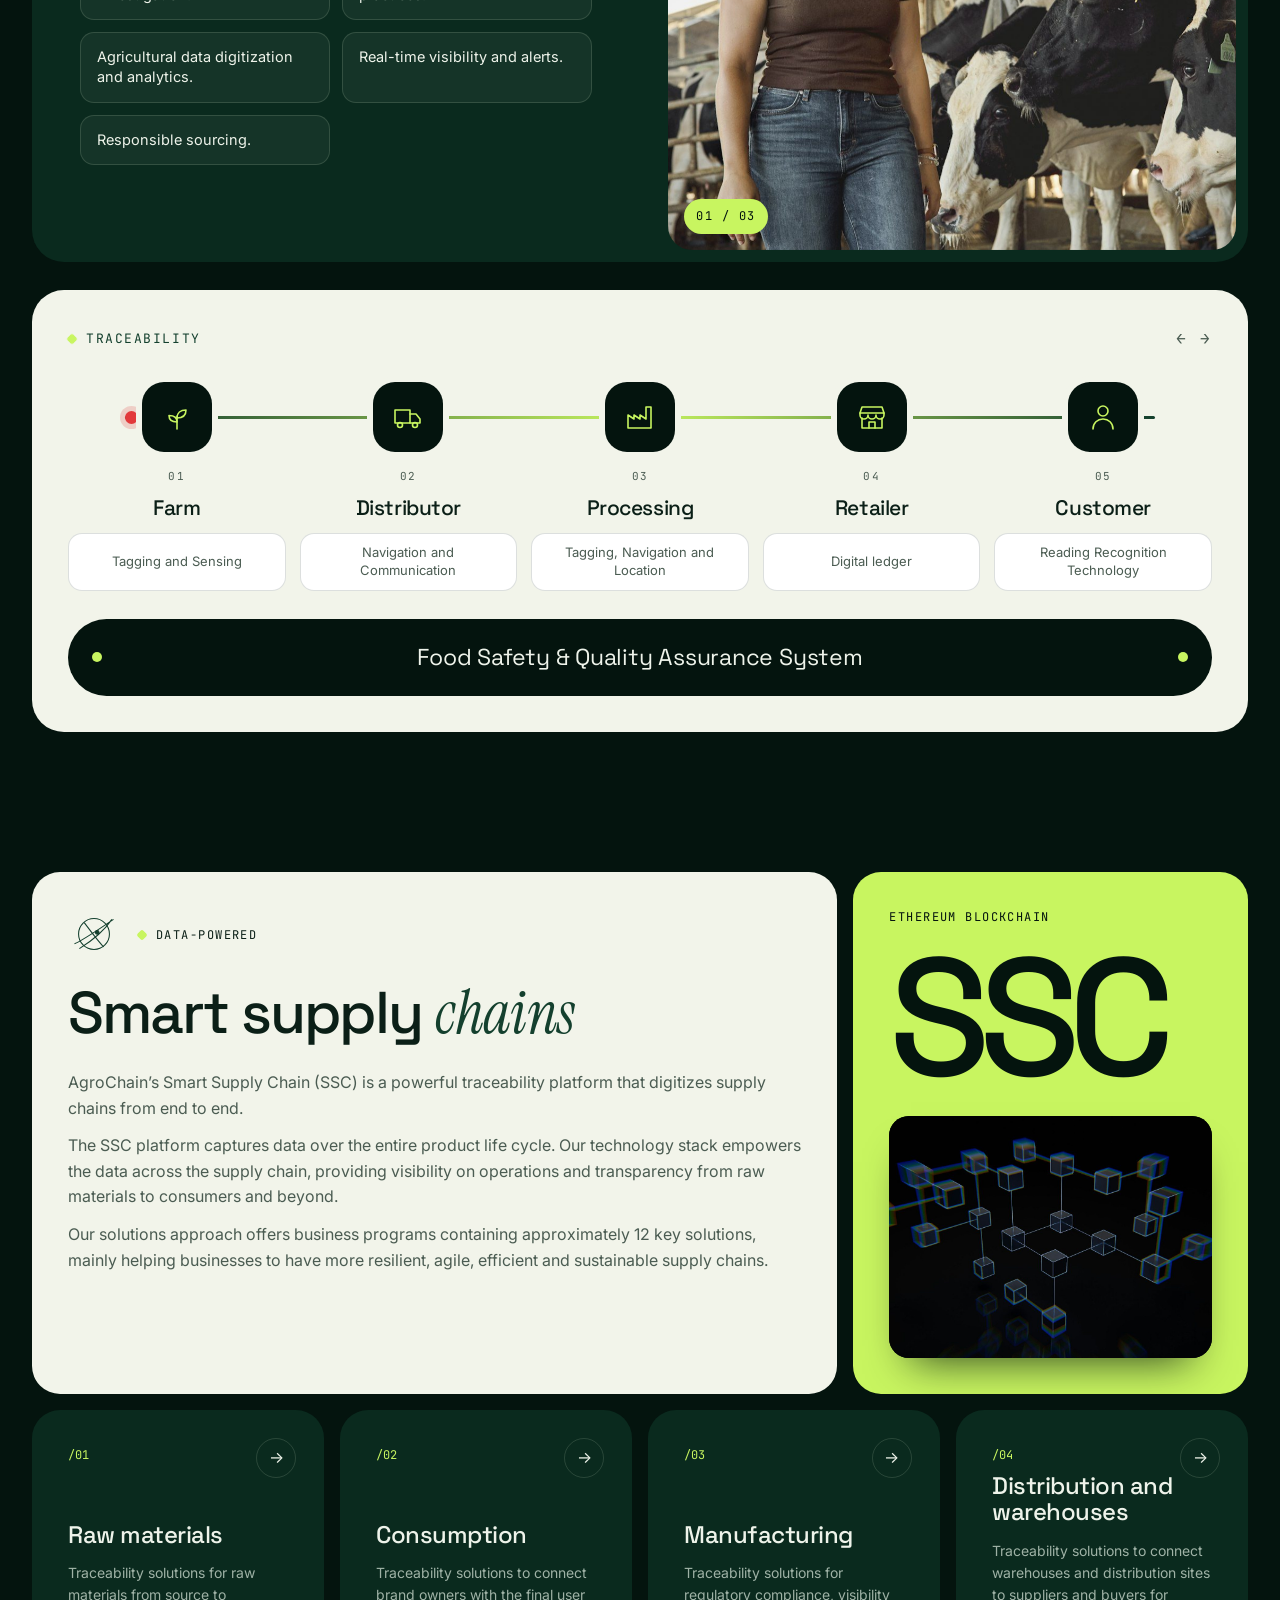
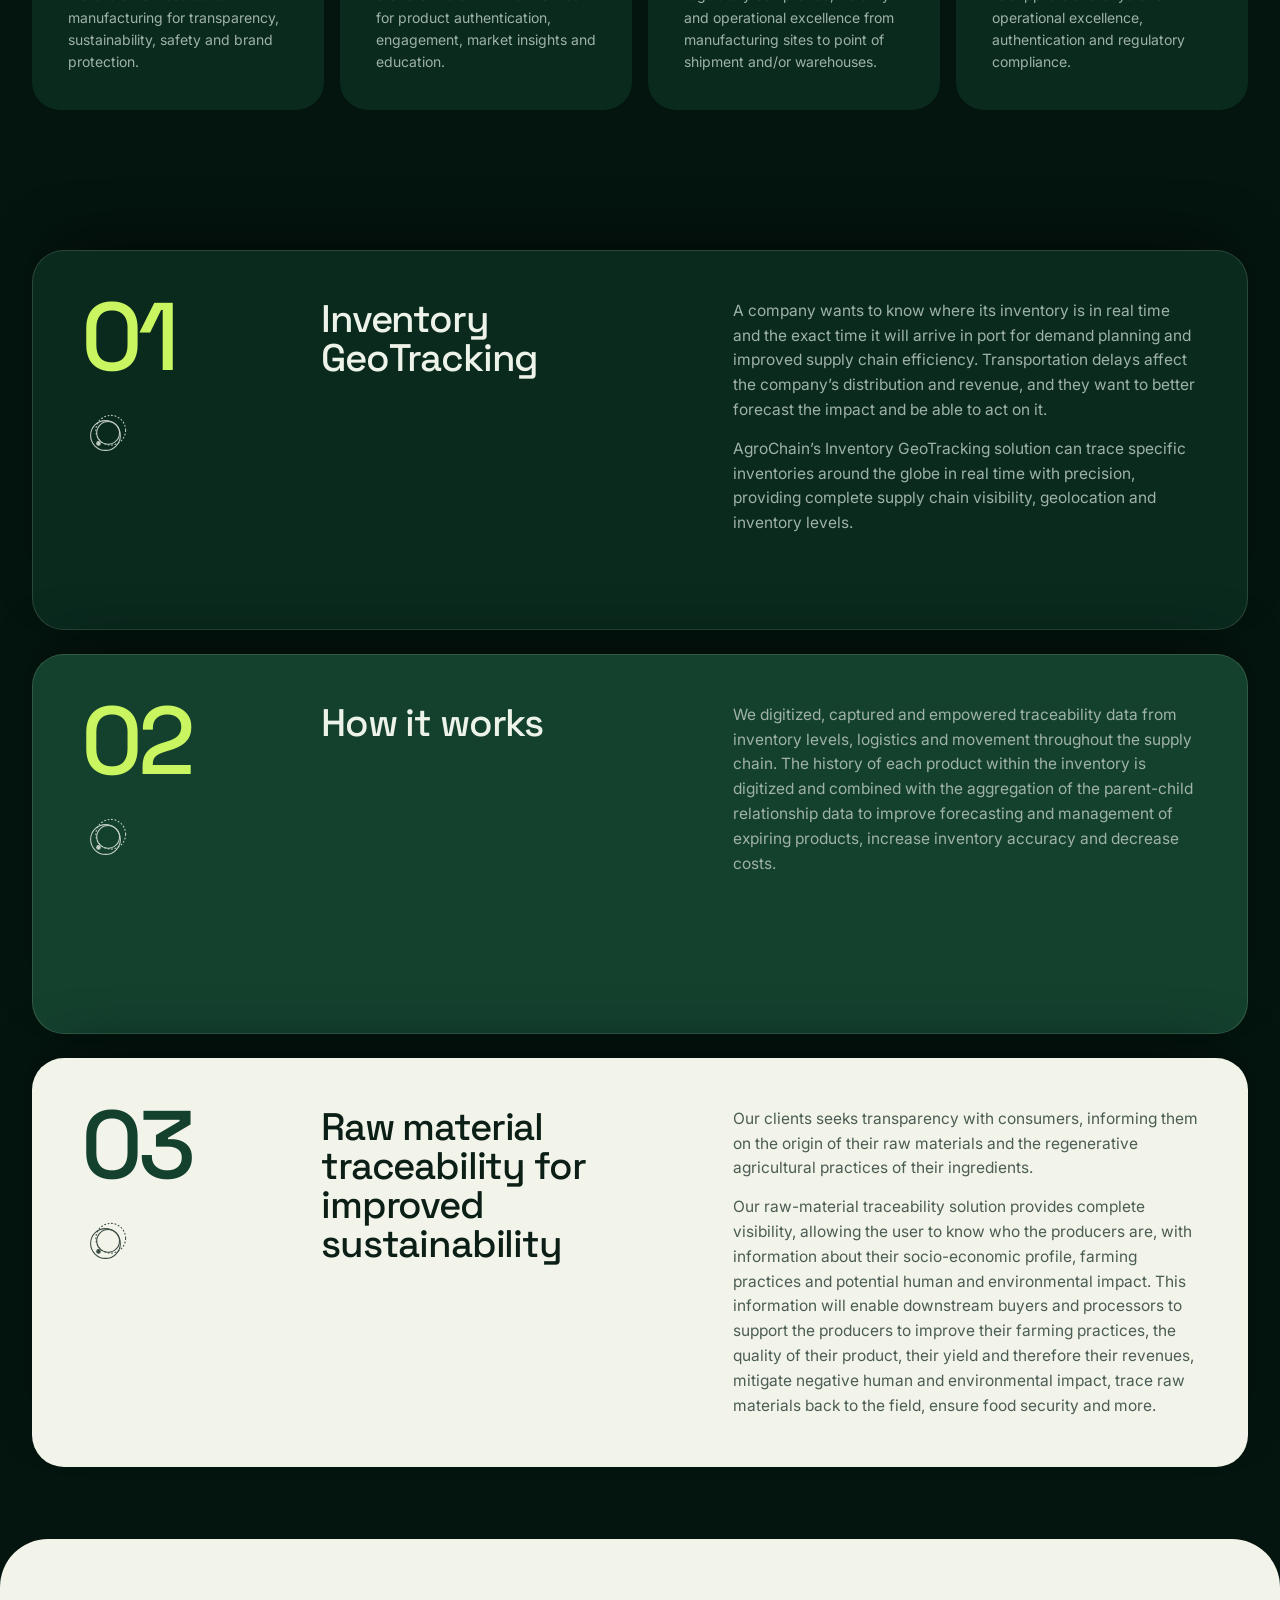
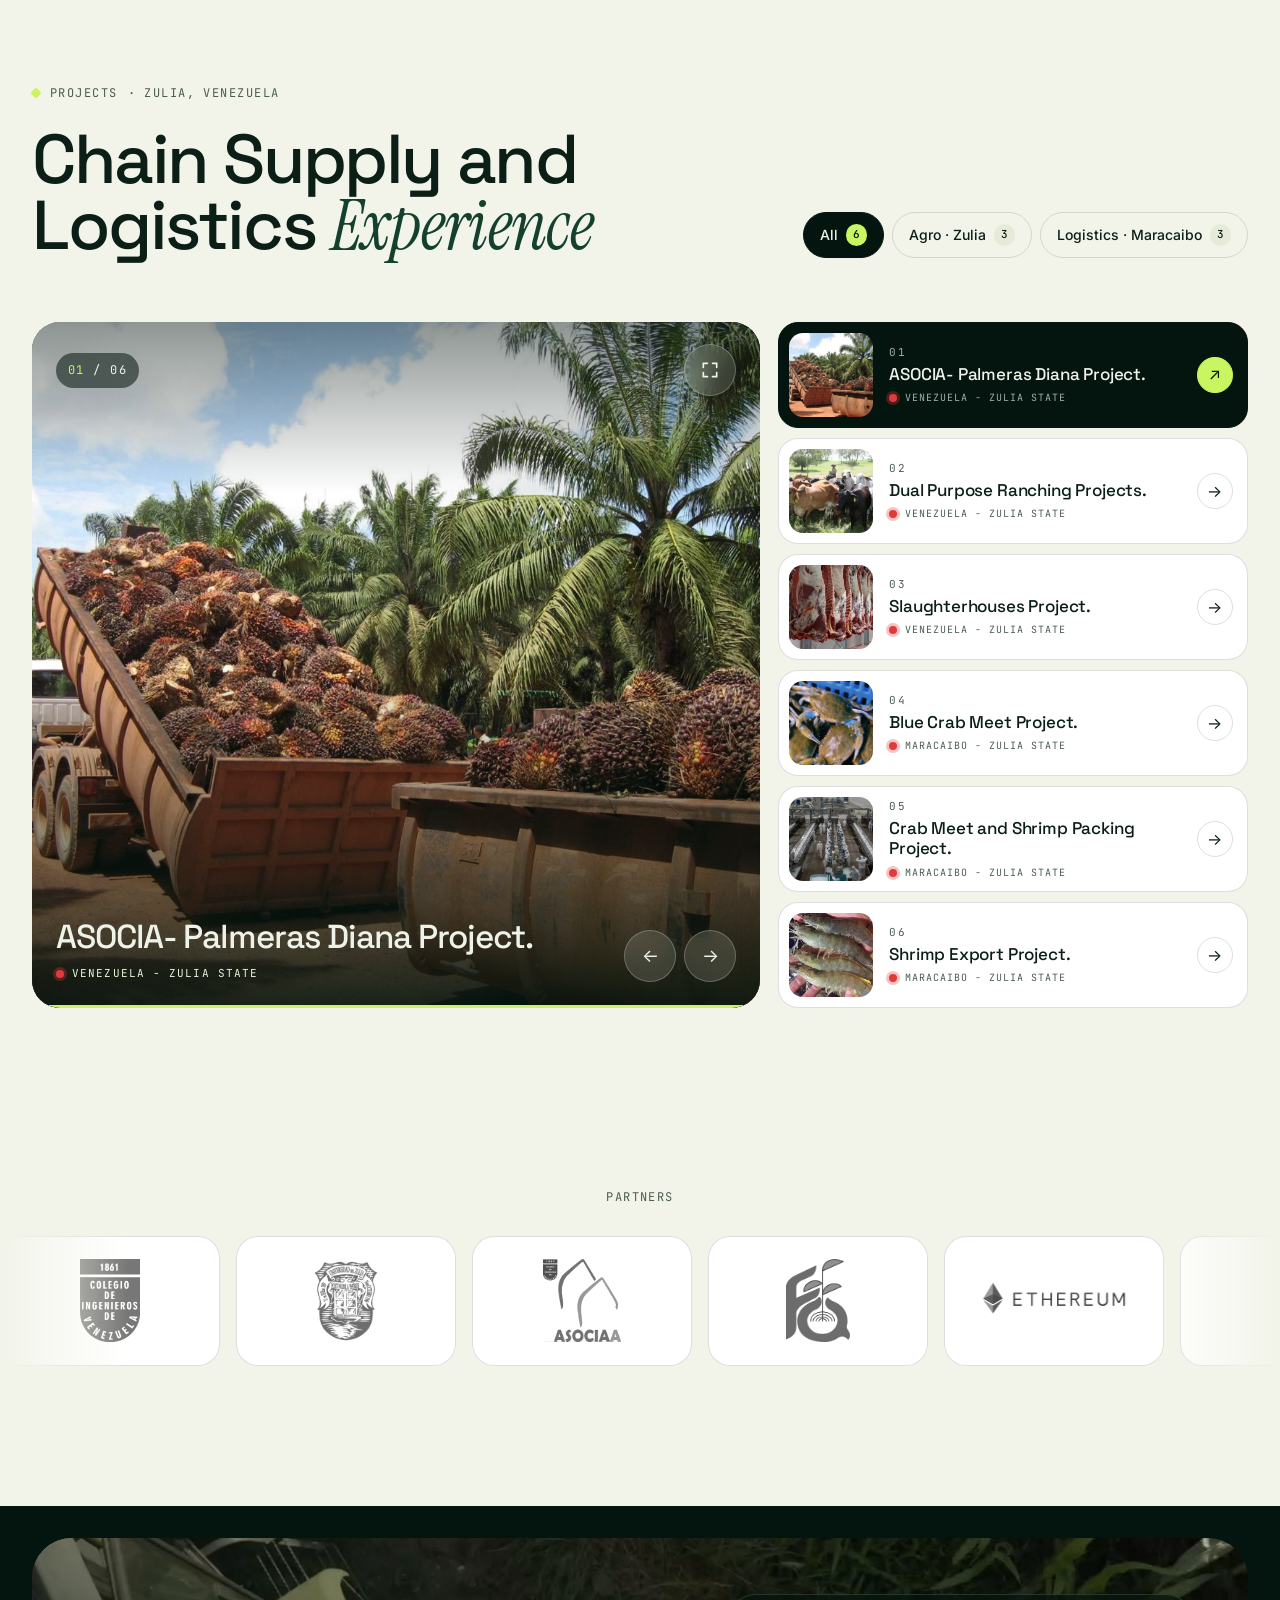
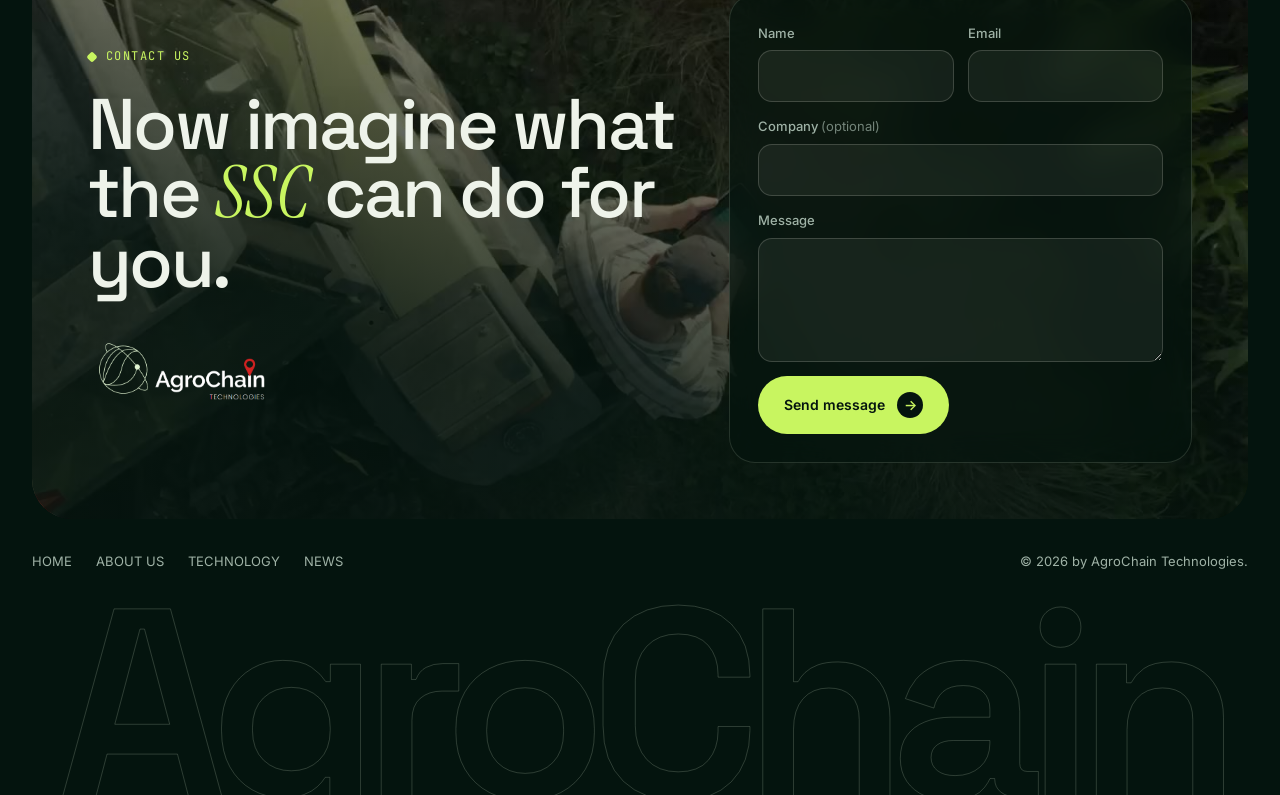
==== commit 7984003d: "Pages: cache bump" ====
--- a/index.html
+++ b/index.html
@@ -14,7 +14,7 @@
 <link rel="icon" href="/img/favicon.png">
 <link rel="preconnect" href="https://fonts.googleapis.com"><link rel="preconnect" href="https://fonts.gstatic.com" crossorigin>
 <link href="https://fonts.googleapis.com/css2?family=Space+Grotesk:wght@400;500;600&family=Inter:wght@400;500;600&family=Instrument+Serif:ital@1&family=JetBrains+Mono:wght@400&display=swap" rel="stylesheet">
-<link rel="stylesheet" href="/assets/v3.css?v=7">
+<link rel="stylesheet" href="/assets/v3.css?v=8">
 <script>(function(){var l;try{l=new URLSearchParams(location.search).get('lang')||sessionStorage.getItem('agro-lang')}catch(e){}if(!l)l='en';document.documentElement.lang=l==='es'?'es':'en';window.__T={en:"AgroChain Technologies | Traceability & Supply Chain Digitalization",es:"AgroChain Technologies | Trazabilidad y Digitalización de la Cadena de Suministro"};if(l==='es')document.title=__T.es})();</script>
 <script type="application/ld+json">{"@context": "https://schema.org", "@type": "Organization", "name": "AgroChain Technologies", "url": "https://www.agrochaintech.com/", "logo": "https://www.agrochaintech.com/img/logo-agrochain.png", "description": "AgroChain Technologies: end-to-end traceability and supply chain digitalization with Blockchain — the Smart Supply Chain (SSC) platform."}</script>
 </head>
@@ -259,7 +259,7 @@
           <input type="text" name="_honey" class="hp" tabindex="-1" autocomplete="off" aria-hidden="true">
           <button class="btn btn-lime" type="submit"><span class="lbl-send"><span class="en" lang="en">Send message</span><span class="es" lang="es">Enviar mensaje</span></span><span class="lbl-wait"><span class="en" lang="en">Sending…</span><span class="es" lang="es">Enviando…</span></span><span class="arr" aria-hidden="true">→</span></button>
           <p class="fmsg ok" role="status" hidden><span class="en" lang="en">Thank you! Your message was sent. We will get back to you soon.</span><span class="es" lang="es">¡Gracias! Su mensaje fue enviado. Le responderemos pronto.</span></p>
-          <p class="fmsg err" role="alert" hidden><span class="en" lang="en">We could not send your message from the website. You can send it directly from your email with the button below.</span><span class="es" lang="es">No pudimos enviar su mensaje desde la web. Puede enviarlo directamente desde su correo con el botón de abajo.</span></p>
+          <p class="fmsg err" role="alert" hidden><span class="en" lang="en">We could not send your message right now. Please try again in a few minutes.</span><span class="es" lang="es">No pudimos enviar su mensaje en este momento. Inténtelo de nuevo en unos minutos.</span></p>
           <a class="btn btn-line fmail" href="#" hidden><span class="en" lang="en">Send from my email app</span><span class="es" lang="es">Enviar desde mi correo</span></a>
           <p class="fmsg inv" role="alert" hidden><span class="en" lang="en">Please fill in your name, a valid email and your message.</span><span class="es" lang="es">Complete su nombre, un correo válido y su mensaje.</span></p>
         </form>
@@ -272,6 +272,6 @@
   </div>
   <div class="giant" aria-hidden="true">AgroChain</div>
 </footer>
-<script src="/assets/v3.js?v=7" defer></script>
+<script src="/assets/v3.js?v=12" defer></script>
 </body>
 </html>
